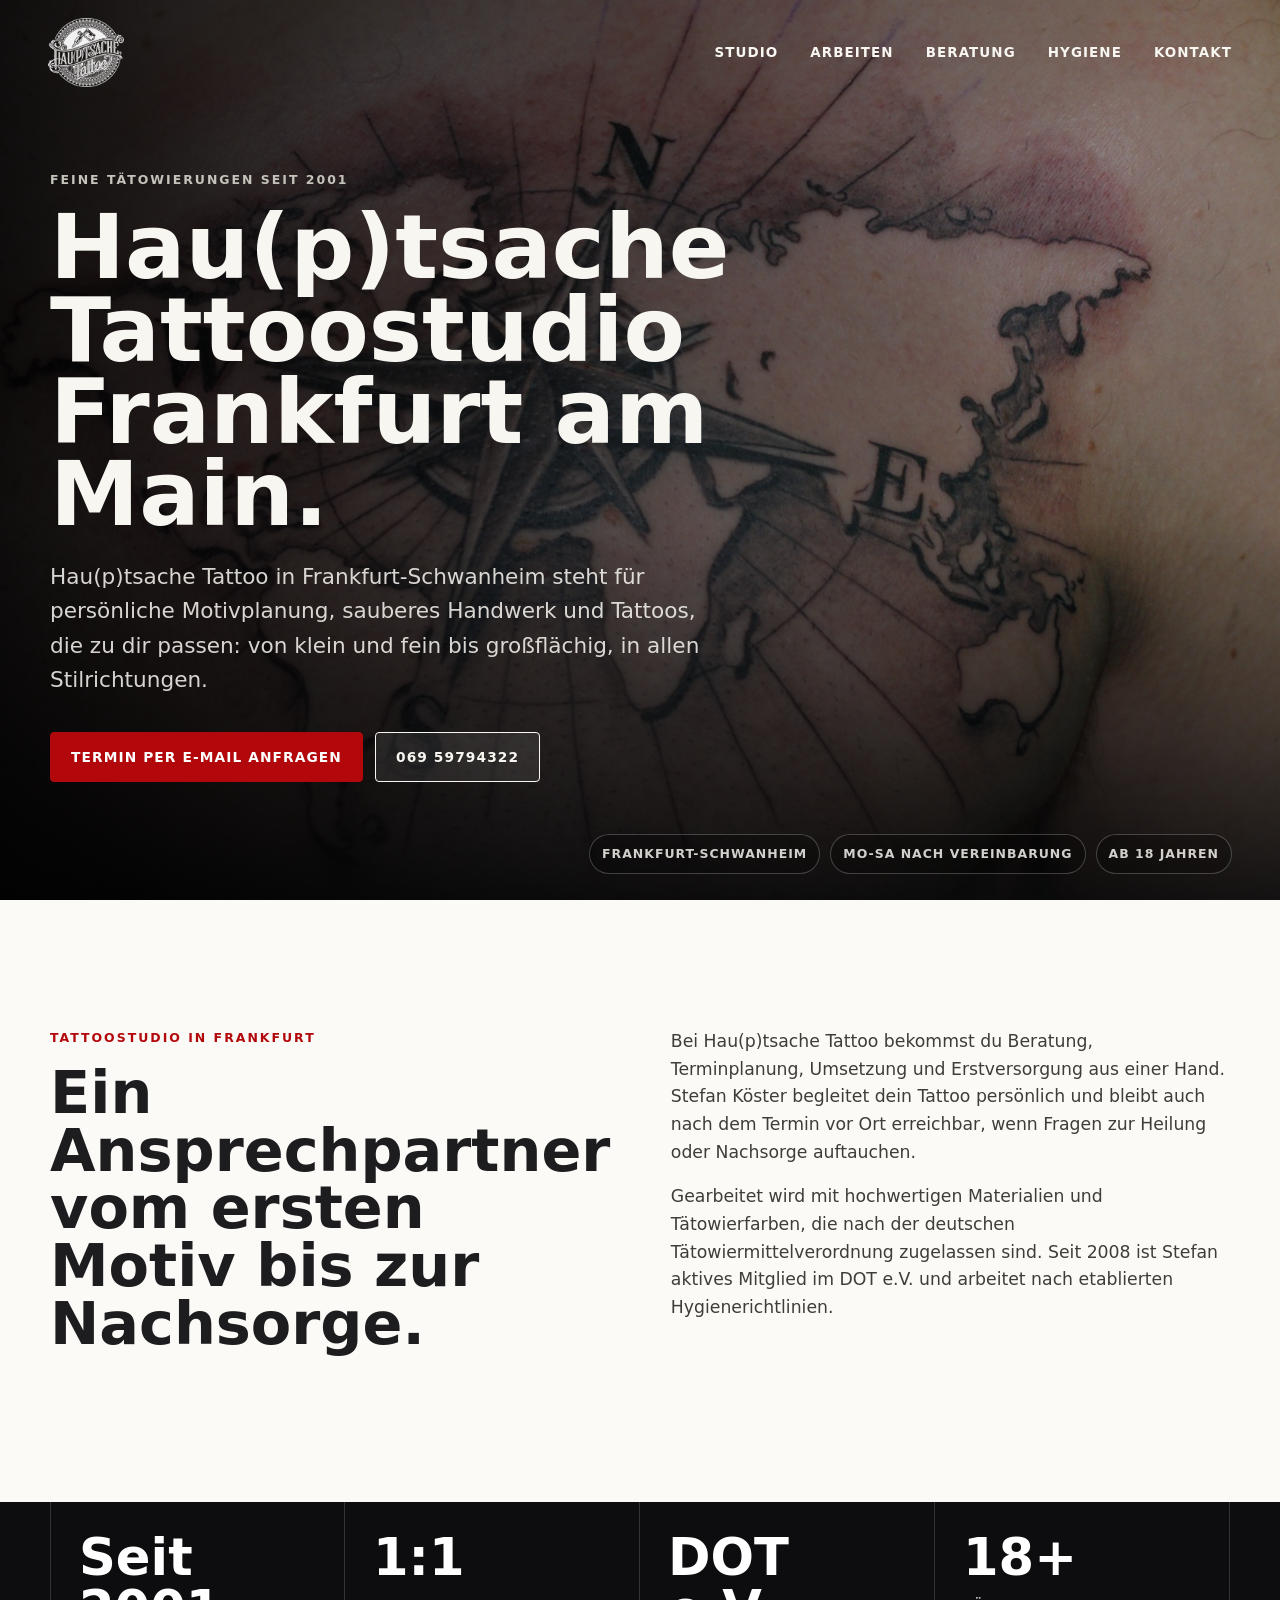
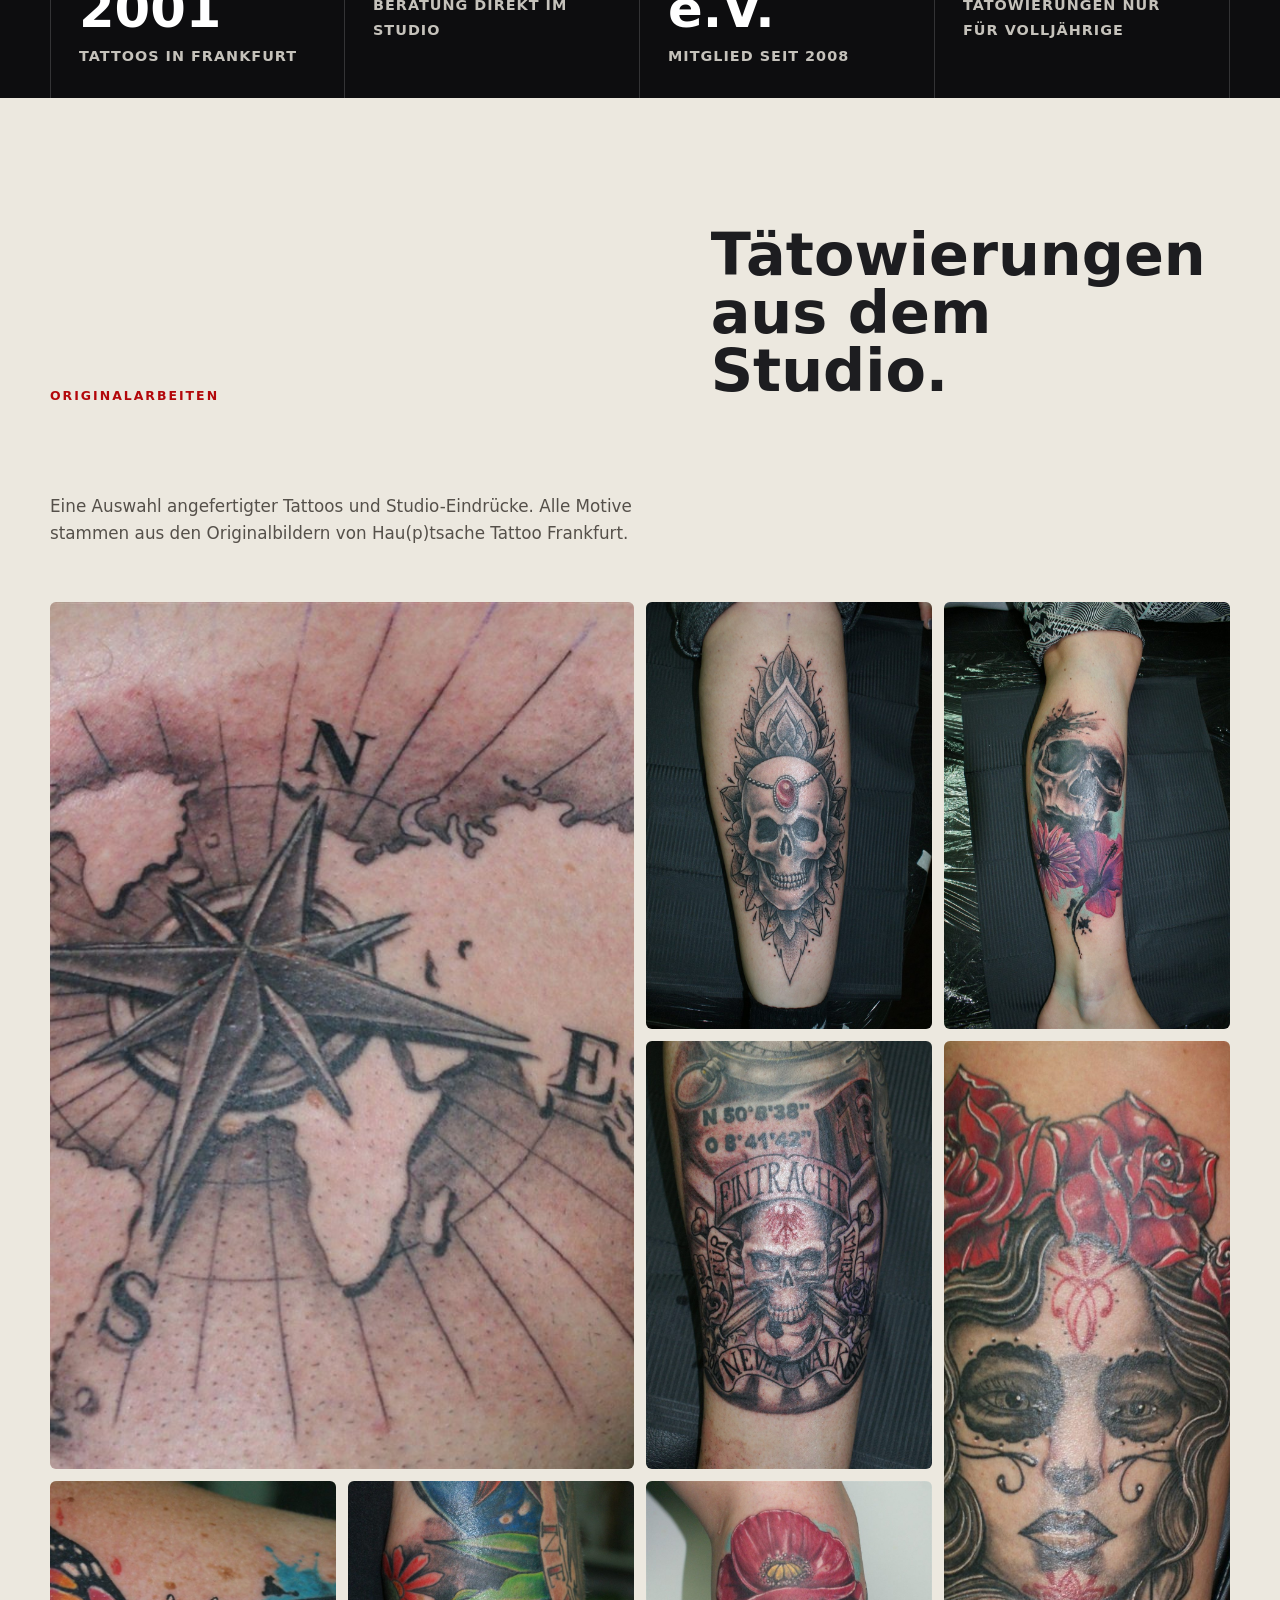
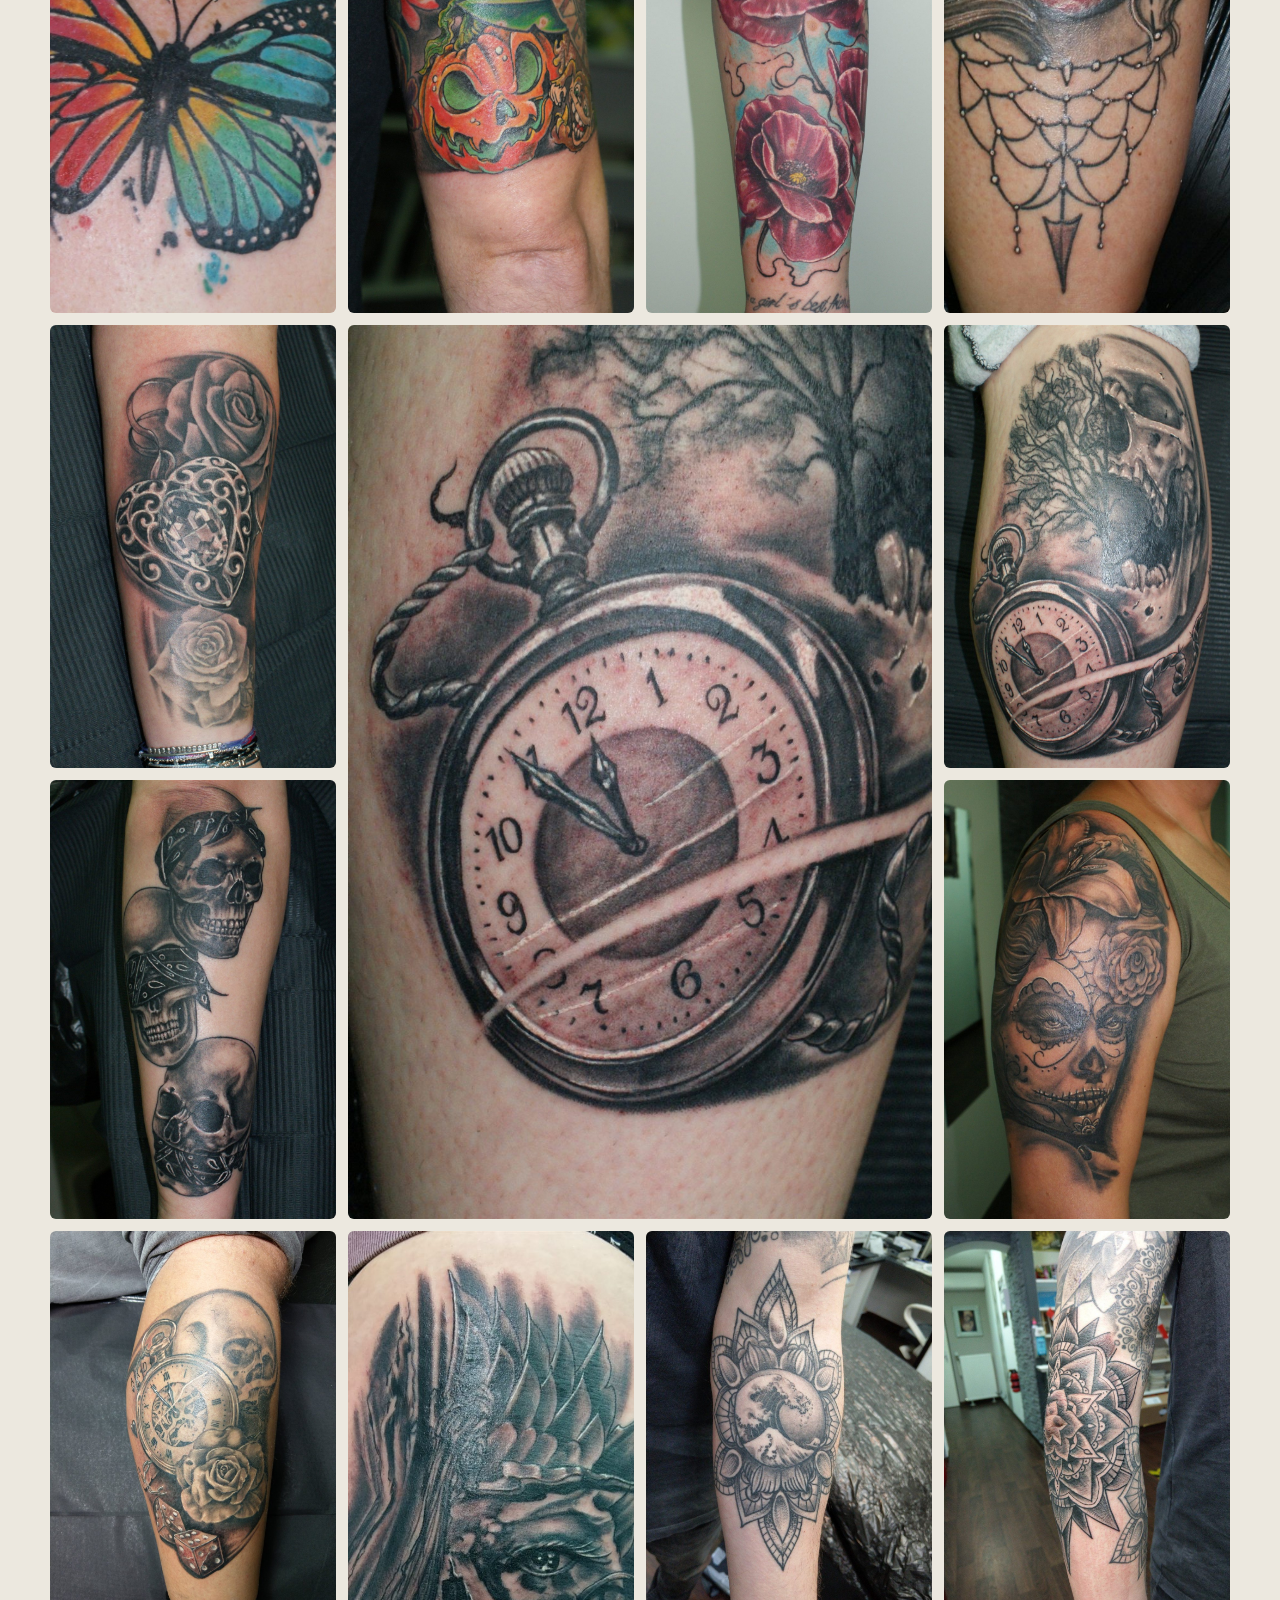
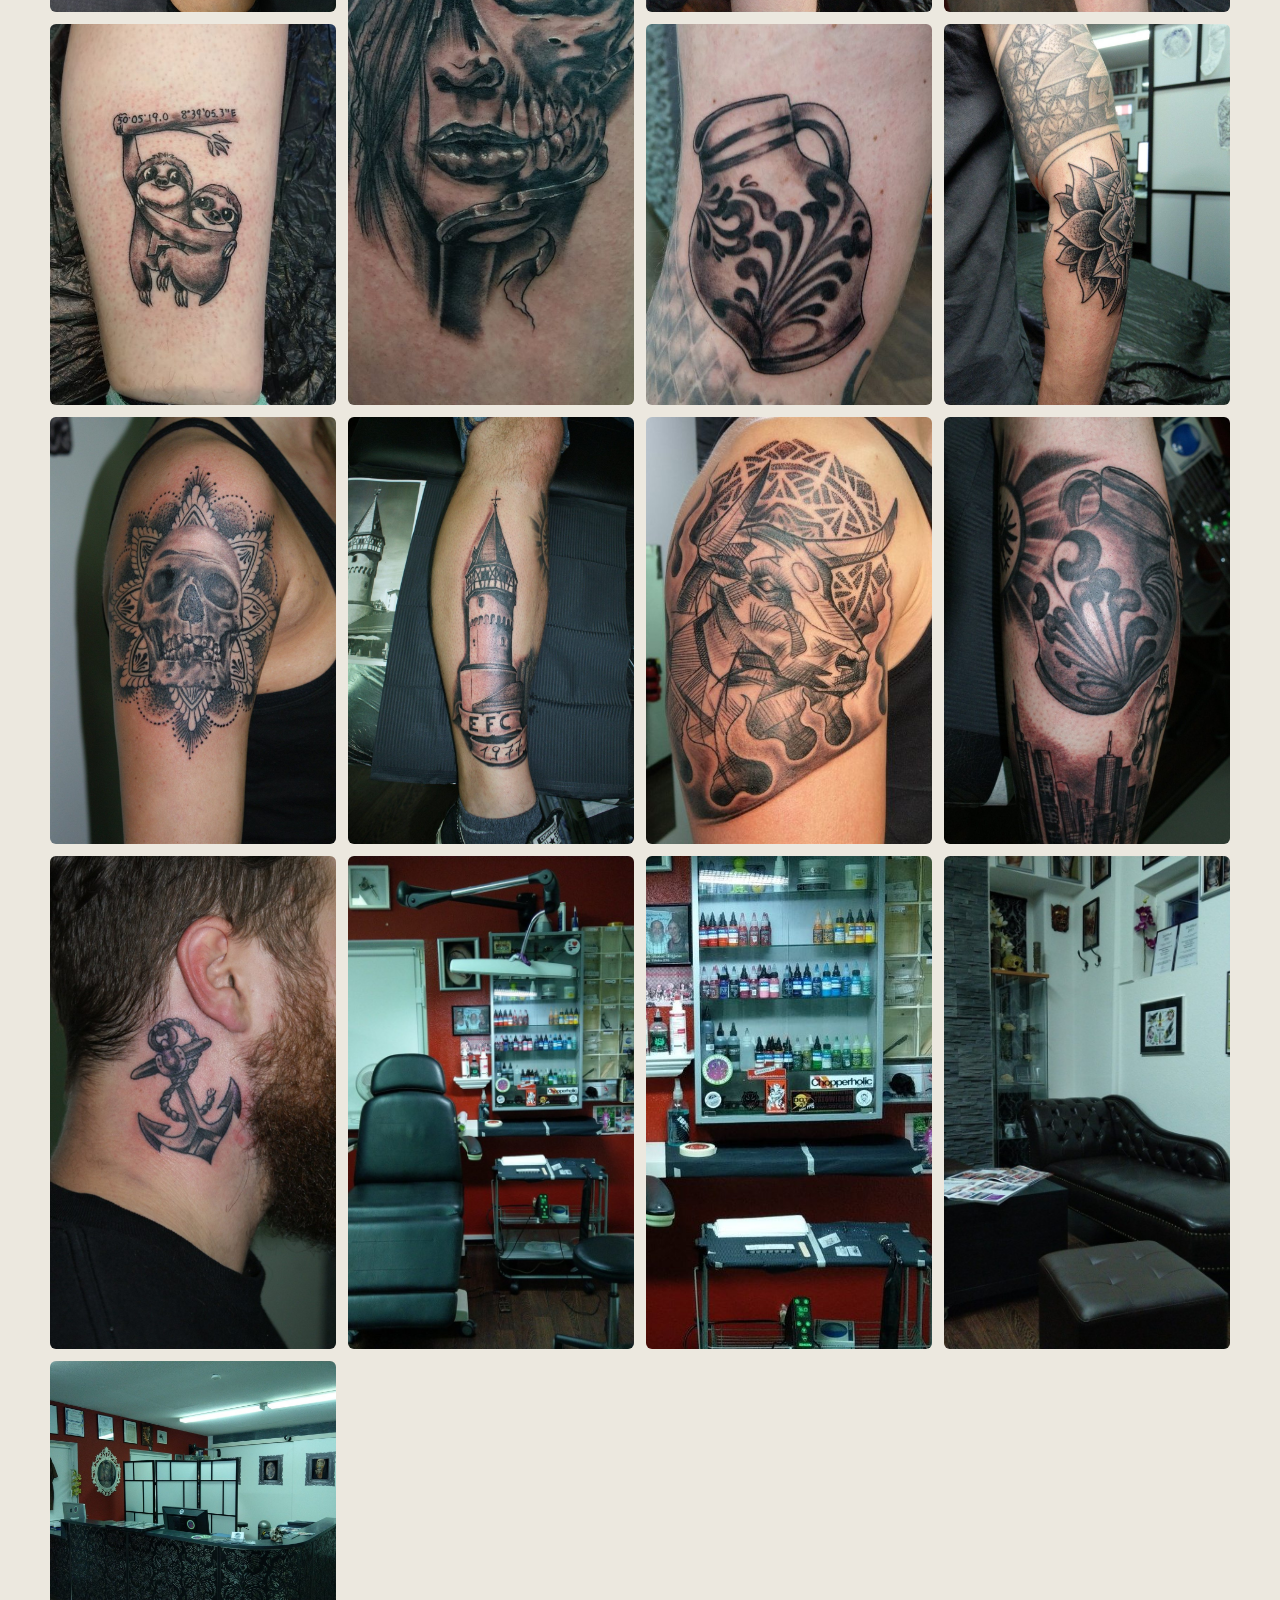
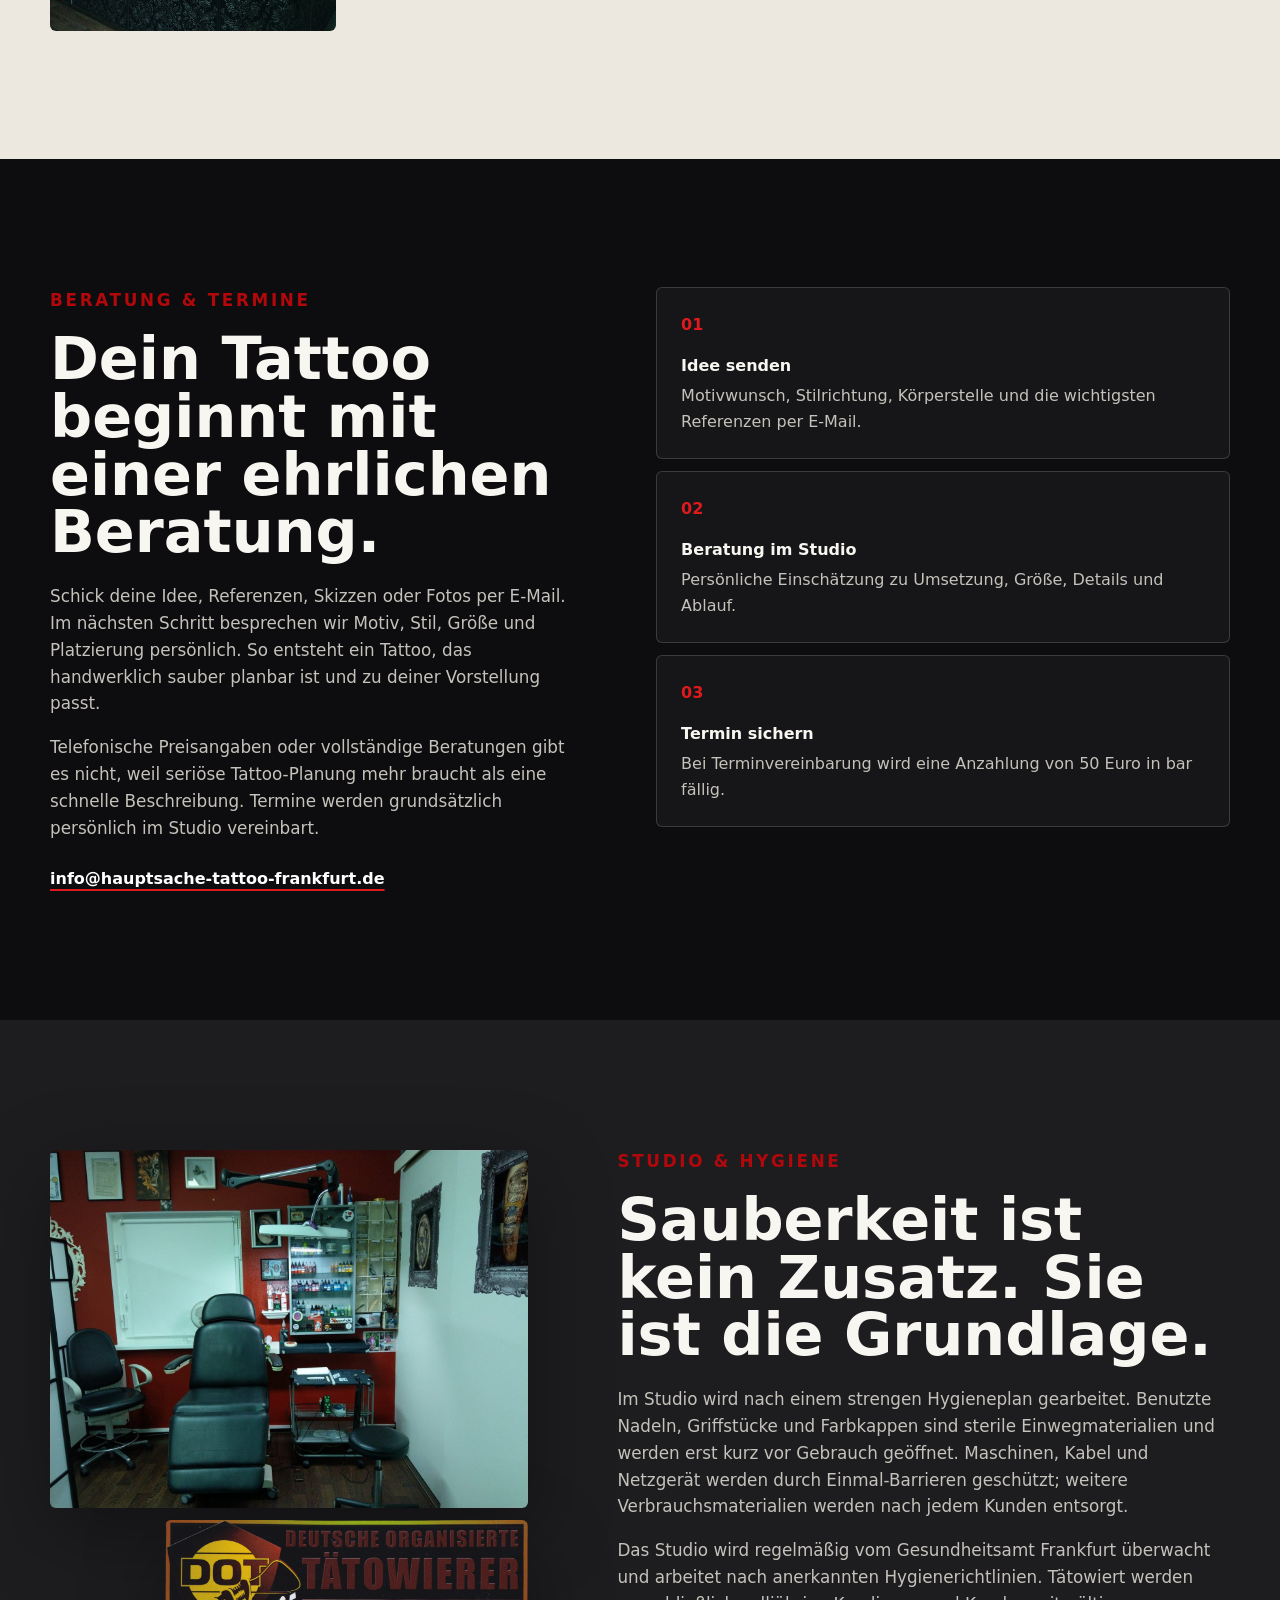
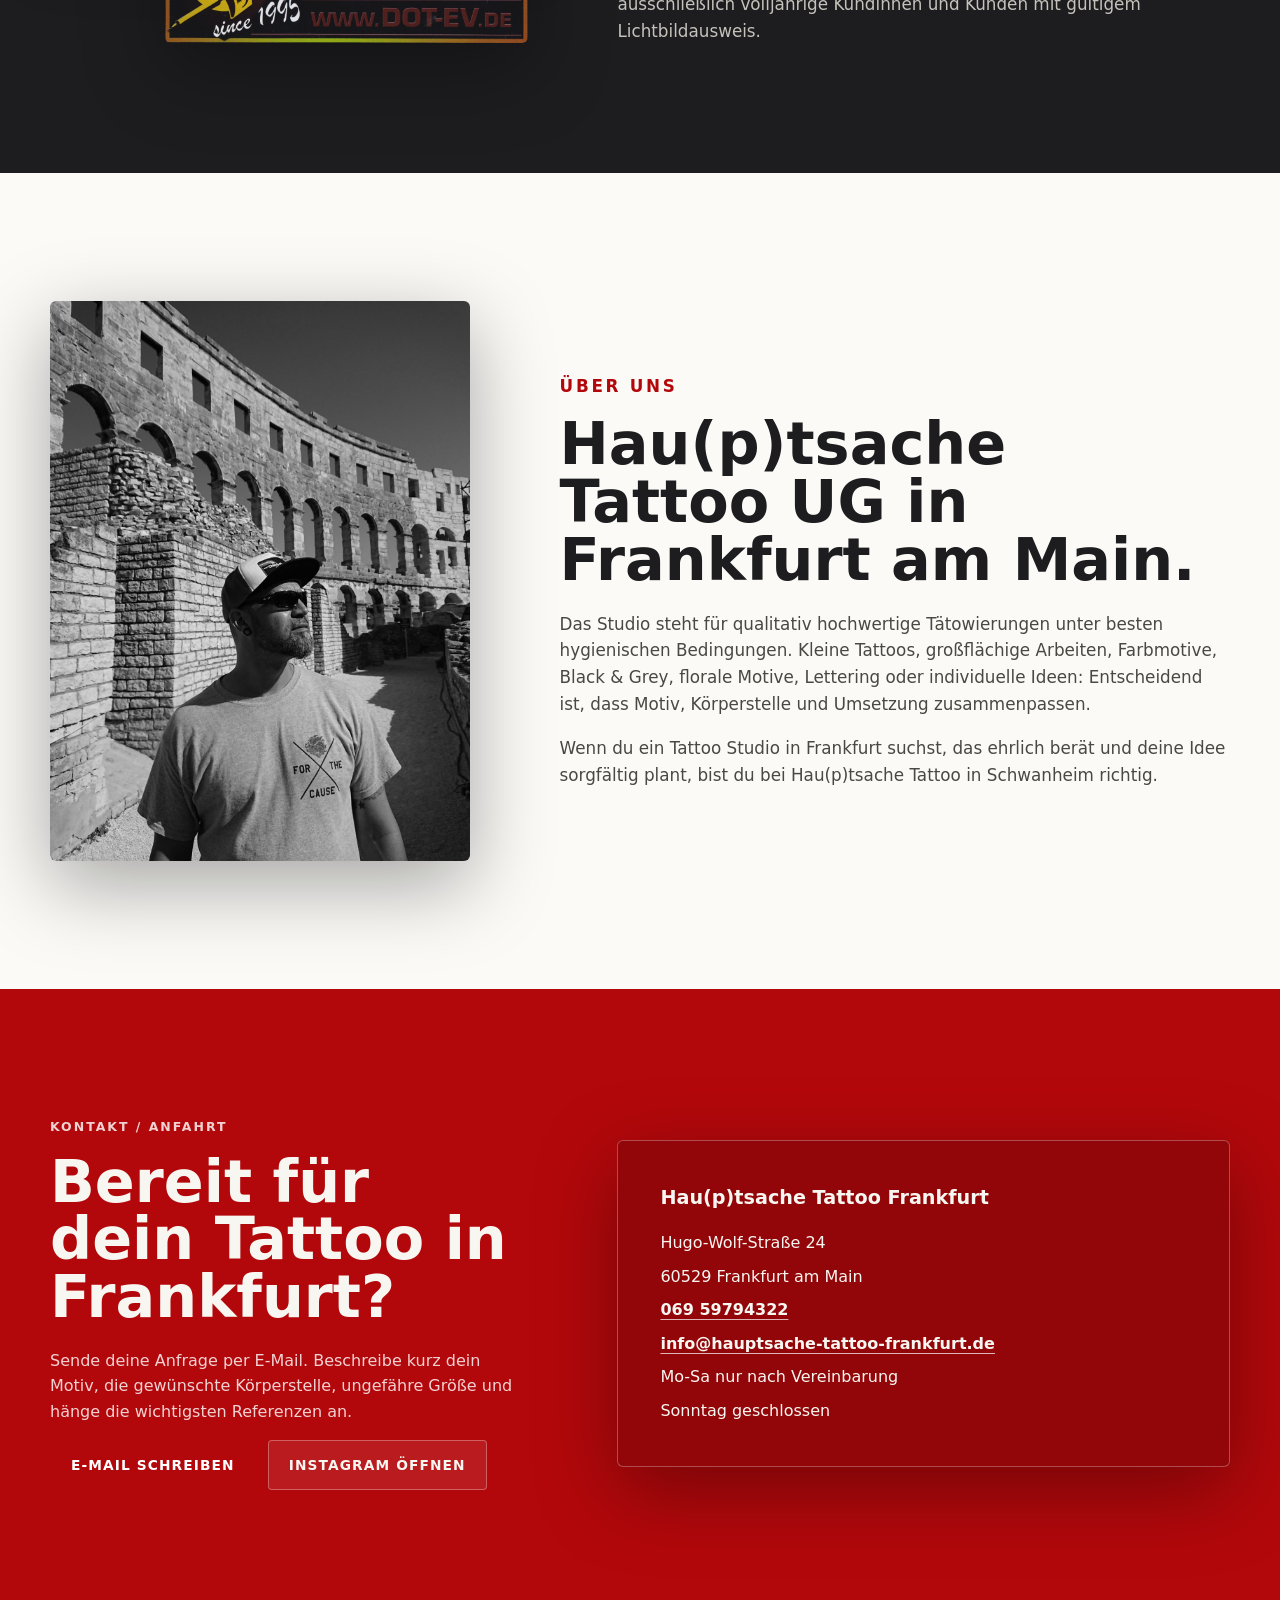
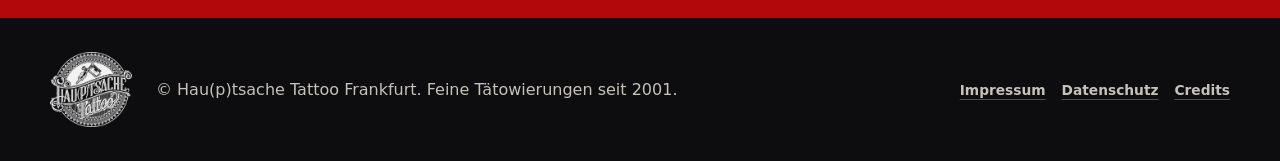
==== index.html @ 56d0aa01 "Initial GitHub Pages site" ====
<!doctype html>
<html lang="de">
<head>
  <meta charset="utf-8">
  <meta name="viewport" content="width=device-width, initial-scale=1">
  <title>Tattoo Studio Frankfurt | Hau(p)tsache Tattoo Schwanheim</title>
  <meta name="description" content="Hau(p)tsache Tattoo ist dein Tattoo Studio in Frankfurt-Schwanheim. Individuelle Tattoos, persönliche Beratung, hohe Hygiene und Termine nach Vereinbarung.">
  <meta name="keywords" content="Tattoo Studio Frankfurt, Tattoostudio Frankfurt, Tattoo Frankfurt, Tätowierungen Frankfurt, Tattoo Schwanheim">
  <link rel="canonical" href="https://www.hauptsache-tattoo-frankfurt.de/">
  <meta property="og:type" content="website">
  <meta property="og:locale" content="de_DE">
  <meta property="og:title" content="Tattoo Studio Frankfurt | Hau(p)tsache Tattoo">
  <meta property="og:description" content="Individuelle Tätowierungen seit 2001 in Frankfurt-Schwanheim. Beratung, Motivplanung und Tattoo aus einer Hand.">
  <meta property="og:image" content="https://www.hauptsache-tattoo-frankfurt.de/assets/site/hero-tattoo-frankfurt.jpg">
  <meta property="og:url" content="https://www.hauptsache-tattoo-frankfurt.de/">
  <meta name="theme-color" content="#0d0d0f">
  <link rel="icon" href="assets/brand/logo-black.png" type="image/png">
  <link rel="preload" as="image" href="assets/site/hero-tattoo-frankfurt.jpg">
  <link rel="stylesheet" href="styles.css">
  <script type="application/ld+json">
  {
    "@context": "https://schema.org",
    "@type": ["LocalBusiness", "TattooParlor"],
    "name": "Hau(p)tsache Tattoo Frankfurt",
    "image": "https://www.hauptsache-tattoo-frankfurt.de/assets/brand/logo-black.png",
    "url": "https://www.hauptsache-tattoo-frankfurt.de/",
    "telephone": "+49 69 59794322",
    "email": "info@hauptsache-tattoo-frankfurt.de",
    "foundingDate": "2001",
    "address": {
      "@type": "PostalAddress",
      "streetAddress": "Hugo-Wolf-Straße 24",
      "postalCode": "60529",
      "addressLocality": "Frankfurt am Main",
      "addressCountry": "DE"
    },
    "areaServed": "Frankfurt am Main",
    "priceRange": "$$",
    "sameAs": ["https://instagram.com/hauptsache_tattoo"],
    "description": "Tattoostudio in Frankfurt-Schwanheim für individuelle Tätowierungen, persönliche Beratung und Arbeiten unter hohen Hygienestandards. Termine nach Vereinbarung."
  }
  </script>
  <script type="application/ld+json">
  {
    "@context": "https://schema.org",
    "@type": "FAQPage",
    "mainEntity": [
      {
        "@type": "Question",
        "name": "Wie vereinbare ich einen Tattoo-Termin in Frankfurt bei Hau(p)tsache Tattoo?",
        "acceptedAnswer": {
          "@type": "Answer",
          "text": "Sende deine Tattoo-Idee am besten per E-Mail an info@hauptsache-tattoo-frankfurt.de. Danach meldet sich das Studio schnellstmöglich, um Motiv, Beratung und Termin persönlich zu besprechen."
        }
      },
      {
        "@type": "Question",
        "name": "Berät das Tattoo Studio auch telefonisch?",
        "acceptedAnswer": {
          "@type": "Answer",
          "text": "Ausführliche Tattoo-Beratung und Preisangaben erfolgen nicht telefonisch, weil Motiv, Größe, Platzierung und Details persönlich im Studio geklärt werden müssen."
        }
      },
      {
        "@type": "Question",
        "name": "Ab welchem Alter kann ich mich tätowieren lassen?",
        "acceptedAnswer": {
          "@type": "Answer",
          "text": "Hau(p)tsache Tattoo tätowiert ausschließlich Personen ab 18 Jahren. Zum Tattoo-Termin ist ein gültiger Lichtbildausweis mitzubringen."
        }
      },
      {
        "@type": "Question",
        "name": "Wo befindet sich das Tattoostudio in Frankfurt?",
        "acceptedAnswer": {
          "@type": "Answer",
          "text": "Das Studio befindet sich in der Hugo-Wolf-Straße 24, 60529 Frankfurt am Main, im Stadtteil Frankfurt-Schwanheim. Termine sind Montag bis Samstag nur nach Vereinbarung möglich."
        }
      }
    ]
  }
  </script>
</head>
<body>
  <a class="skip-link" href="#main">Direkt zum Inhalt</a>

  <header class="site-header" data-header>
    <a class="brand" href="#start" aria-label="Hau(p)tsache Tattoo Startseite">
      <img src="assets/brand/logo-white.png" width="400" height="365" alt="Hau(p)tsache Tattoo Frankfurt Logo">
    </a>
    <button class="nav-toggle" type="button" aria-expanded="false" aria-controls="site-nav" data-nav-toggle>
      <span class="nav-toggle-lines" aria-hidden="true">
        <span></span>
        <span></span>
        <span></span>
      </span>
      <span>Menü</span>
    </button>
    <nav class="site-nav" id="site-nav" aria-label="Hauptnavigation" data-nav>
      <a href="#tattoo-studio">Studio</a>
      <a href="#arbeiten">Arbeiten</a>
      <a href="#beratung">Beratung</a>
      <a href="#hygiene">Hygiene</a>
      <a href="#kontakt">Kontakt</a>
    </nav>
  </header>

  <main id="main">
    <section class="hero" id="start" aria-label="Tattoo Studio Frankfurt">
      <img class="hero-media" src="assets/site/hero-tattoo-frankfurt.jpg" width="1920" height="1286" alt="Detail einer individuellen Tätowierung von Hau(p)tsache Tattoo Frankfurt">
      <div class="hero-overlay"></div>
      <div class="hero-content section-inner">
        <p class="eyebrow">Feine Tätowierungen seit 2001</p>
        <h1>Hau(p)tsache Tattoostudio<br>Frankfurt am Main.</h1>
        <p class="hero-copy">Hau(p)tsache Tattoo in Frankfurt-Schwanheim steht für persönliche Motivplanung, sauberes Handwerk und Tattoos, die zu dir passen: von klein und fein bis großflächig, in allen Stilrichtungen.</p>
        <div class="hero-actions" aria-label="Kontaktmöglichkeiten">
          <a class="button primary" href="mailto:info@hauptsache-tattoo-frankfurt.de?subject=Tattoo%20Beratung%20Frankfurt">Termin per E-Mail anfragen</a>
          <a class="button secondary" href="tel:+496959794322">069 59794322</a>
        </div>
      </div>
      <div class="hero-facts" aria-label="Kurzinfos">
        <span>Frankfurt-Schwanheim</span>
        <span>Mo-Sa nach Vereinbarung</span>
        <span>Ab 18 Jahren</span>
      </div>
    </section>

    <section class="intro section-block" id="tattoo-studio">
      <div class="section-inner split">
        <div>
          <p class="eyebrow red">Tattoostudio in Frankfurt</p>
          <h2>Ein Ansprechpartner vom ersten Motiv bis zur Nachsorge.</h2>
        </div>
        <div class="intro-copy">
          <p>Bei Hau(p)tsache Tattoo bekommst du Beratung, Terminplanung, Umsetzung und Erstversorgung aus einer Hand. Stefan Köster begleitet dein Tattoo persönlich und bleibt auch nach dem Termin vor Ort erreichbar, wenn Fragen zur Heilung oder Nachsorge auftauchen.</p>
          <p>Gearbeitet wird mit hochwertigen Materialien und Tätowierfarben, die nach der deutschen Tätowiermittelverordnung zugelassen sind. Seit 2008 ist Stefan aktives Mitglied im DOT e.V. und arbeitet nach etablierten Hygienerichtlinien.</p>
        </div>
      </div>
    </section>

    <section class="proof-strip" aria-label="Studio Kennzahlen">
      <div class="section-inner proof-grid">
        <div>
          <strong>Seit 2001</strong>
          <span>Tattoos in Frankfurt</span>
        </div>
        <div>
          <strong>1:1</strong>
          <span>Beratung direkt im Studio</span>
        </div>
        <div>
          <strong>DOT e.V.</strong>
          <span>Mitglied seit 2008</span>
        </div>
        <div>
          <strong>18+</strong>
          <span>Tätowierungen nur für Volljährige</span>
        </div>
      </div>
    </section>

    <section class="work section-block" id="arbeiten">
      <div class="section-inner section-heading">
        <p class="eyebrow red">Originalarbeiten</p>
        <h2>Tätowierungen aus dem Studio.</h2>
        <p>Eine Auswahl angefertigter Tattoos und Studio-Eindrücke. Alle Motive stammen aus den Originalbildern von Hau(p)tsache Tattoo Frankfurt.</p>
      </div>
      <div class="gallery section-inner" data-gallery>
        <figure class="gallery-item large"><img src="assets/gallery/tattoo-world-map-compass.jpg" width="1400" height="938" loading="lazy" alt="Weltkarten Tattoo mit Kompass aus Frankfurt"><figcaption>Kompass & Karte</figcaption></figure>
        <figure class="gallery-item"><img src="assets/gallery/tattoo-skull-red-gem.jpg" width="937" height="1400" loading="lazy" alt="Realistisches Skull Tattoo mit rotem Stein"><figcaption>Skull Detail</figcaption></figure>
        <figure class="gallery-item"><img src="assets/gallery/tattoo-skull-rose.jpg" width="937" height="1400" loading="lazy" alt="Skull Tattoo mit Rose und Farbe"><figcaption>Skull & Rose</figcaption></figure>
        <figure class="gallery-item"><img src="assets/gallery/tattoo-eintracht-skull.jpg" width="937" height="1400" loading="lazy" alt="Eintracht inspiriertes Skull Tattoo"><figcaption>Frankfurt Motiv</figcaption></figure>
        <figure class="gallery-item tall"><img src="assets/gallery/tattoo-sugar-skull-face.jpg" width="990" height="1400" loading="lazy" alt="Sugar Skull Tattoo mit Gesicht"><figcaption>Portrait Stil</figcaption></figure>
        <figure class="gallery-item"><img src="assets/gallery/tattoo-watercolor-butterfly.jpg" width="1400" height="907" loading="lazy" alt="Farbiges Watercolor Schmetterling Tattoo"><figcaption>Watercolor</figcaption></figure>
        <figure class="gallery-item"><img src="assets/gallery/tattoo-pumpkin-color.jpg" width="937" height="1400" loading="lazy" alt="Farbiges Pumpkin Tattoo"><figcaption>Color Work</figcaption></figure>
        <figure class="gallery-item"><img src="assets/gallery/tattoo-flower-color.jpg" width="926" height="1400" loading="lazy" alt="Farbiges Blüten Tattoo"><figcaption>Florales Tattoo</figcaption></figure>
        <figure class="gallery-item"><img src="assets/gallery/tattoo-heart-lock.jpg" width="903" height="1400" loading="lazy" alt="Herz Schloss Tattoo mit Ornamenten"><figcaption>Ornamentik</figcaption></figure>
        <figure class="gallery-item large"><img src="assets/gallery/tattoo-clock-detail.jpg" width="1057" height="1400" loading="lazy" alt="Uhr Tattoo Detail in Black and Grey"><figcaption>Clock Detail</figcaption></figure>
        <figure class="gallery-item"><img src="assets/gallery/tattoo-clock-rose.jpg" width="915" height="1400" loading="lazy" alt="Uhr und Rose Tattoo in Schwarz Grau"><figcaption>Clock & Rose</figcaption></figure>
        <figure class="gallery-item"><img src="assets/gallery/tattoo-skull-leg.jpg" width="945" height="1400" loading="lazy" alt="Skull Tattoo am Bein"><figcaption>Black & Grey</figcaption></figure>
        <figure class="gallery-item"><img src="assets/gallery/tattoo-shoulder-skull.jpg" width="914" height="1400" loading="lazy" alt="Skull Tattoo auf der Schulter"><figcaption>Shoulder Piece</figcaption></figure>
        <figure class="gallery-item"><img src="assets/gallery/tattoo-compass-rose.jpg" width="1050" height="1400" loading="lazy" alt="Kompass Rose Tattoo"><figcaption>Kompass Rose</figcaption></figure>
        <figure class="gallery-item tall"><img src="assets/gallery/tattoo-realistic-face.jpg" width="1203" height="1400" loading="lazy" alt="Realistisches Face Tattoo Motiv"><figcaption>Realistic</figcaption></figure>
        <figure class="gallery-item"><img src="assets/gallery/tattoo-moon-mandala.jpg" width="1050" height="1400" loading="lazy" alt="Mond Mandala Tattoo"><figcaption>Mandala Moon</figcaption></figure>
        <figure class="gallery-item"><img src="assets/gallery/tattoo-mandala-sleeve.jpg" width="1050" height="1400" loading="lazy" alt="Mandala Tattoo Sleeve"><figcaption>Mandala Sleeve</figcaption></figure>
        <figure class="gallery-item"><img src="assets/gallery/tattoo-small-owl.jpg" width="640" height="640" loading="lazy" alt="Kleines Eulen Tattoo"><figcaption>Small Tattoo</figcaption></figure>
        <figure class="gallery-item"><img src="assets/gallery/tattoo-ornamental-vase.jpg" width="714" height="714" loading="lazy" alt="Ornamentales Tattoo Motiv"><figcaption>Ornamental</figcaption></figure>
        <figure class="gallery-item"><img src="assets/gallery/tattoo-geometric-calf.jpg" width="1050" height="1400" loading="lazy" alt="Geometrisches Tattoo an der Wade"><figcaption>Geometric</figcaption></figure>
        <figure class="gallery-item"><img src="assets/gallery/tattoo-skull-compass.jpg" width="937" height="1400" loading="lazy" alt="Skull Kompass Tattoo"><figcaption>Skull Compass</figcaption></figure>
        <figure class="gallery-item"><img src="assets/gallery/tattoo-lighthouse-frankfurt.jpg" width="937" height="1400" loading="lazy" alt="Leuchtturm Tattoo Motiv"><figcaption>Line & Shade</figcaption></figure>
        <figure class="gallery-item"><img src="assets/gallery/tattoo-realistic-portrait.jpg" width="640" height="640" loading="lazy" alt="Realistisches Portrait Tattoo"><figcaption>Portrait</figcaption></figure>
        <figure class="gallery-item"><img src="assets/gallery/tattoo-blackwork-flow.jpg" width="983" height="1400" loading="lazy" alt="Blackwork Tattoo mit fließenden Formen"><figcaption>Blackwork</figcaption></figure>
        <figure class="gallery-item"><img src="assets/gallery/tattoo-anchor-neck.jpg" width="937" height="1400" loading="lazy" alt="Anker Tattoo am Hals"><figcaption>Anker</figcaption></figure>
        <figure class="gallery-item studio-shot"><img src="assets/gallery/studio-tattoo-room.jpg" width="1400" height="1050" loading="lazy" alt="Tattoo Arbeitsplatz im Studio in Frankfurt"><figcaption>Arbeitsplatz</figcaption></figure>
        <figure class="gallery-item studio-shot"><img src="assets/gallery/studio-color-station.jpg" width="401" height="691" loading="lazy" alt="Tattoo Farben und Arbeitsmaterialien im Studio"><figcaption>Material</figcaption></figure>
        <figure class="gallery-item studio-shot"><img src="assets/gallery/studio-waiting-area.jpg" width="1400" height="1050" loading="lazy" alt="Wartebereich im Tattoo Studio Frankfurt"><figcaption>Wartebereich</figcaption></figure>
        <figure class="gallery-item studio-shot"><img src="assets/gallery/studio-front-desk.jpg" width="1400" height="1050" loading="lazy" alt="Empfang im Tattoostudio Hau(p)tsache Frankfurt"><figcaption>Studio</figcaption></figure>
      </div>
    </section>

    <section class="service section-block" id="beratung">
      <div class="section-inner service-grid">
        <div class="service-copy">
          <p class="eyebrow red">Beratung & Termine</p>
          <h2>Dein Tattoo beginnt mit einer ehrlichen Beratung.</h2>
          <p>Schick deine Idee, Referenzen, Skizzen oder Fotos per E-Mail. Im nächsten Schritt besprechen wir Motiv, Stil, Größe und Platzierung persönlich. So entsteht ein Tattoo, das handwerklich sauber planbar ist und zu deiner Vorstellung passt.</p>
          <p>Telefonische Preisangaben oder vollständige Beratungen gibt es nicht, weil seriöse Tattoo-Planung mehr braucht als eine schnelle Beschreibung. Termine werden grundsätzlich persönlich im Studio vereinbart.</p>
          <a class="text-link" href="mailto:info@hauptsache-tattoo-frankfurt.de?subject=Tattoo%20Beratung%20Frankfurt">info@hauptsache-tattoo-frankfurt.de</a>
        </div>
        <div class="steps" aria-label="Ablauf">
          <article>
            <span>01</span>
            <h3>Idee senden</h3>
            <p>Motivwunsch, Stilrichtung, Körperstelle und die wichtigsten Referenzen per E-Mail.</p>
          </article>
          <article>
            <span>02</span>
            <h3>Beratung im Studio</h3>
            <p>Persönliche Einschätzung zu Umsetzung, Größe, Details und Ablauf.</p>
          </article>
          <article>
            <span>03</span>
            <h3>Termin sichern</h3>
            <p>Bei Terminvereinbarung wird eine Anzahlung von 50 Euro in bar fällig.</p>
          </article>
        </div>
      </div>
    </section>

    <section class="hygiene section-block" id="hygiene">
      <div class="section-inner hygiene-layout">
        <div class="image-stack">
          <img src="assets/site/studio-chair.jpg" width="1400" height="1050" loading="lazy" alt="Hygienischer Tattoo Arbeitsplatz in Frankfurt">
          <img src="assets/brand/dot-banner.jpg" width="1154" height="391" loading="lazy" alt="DOT Deutsche Organisierte Tätowierer Banner">
        </div>
        <div>
          <p class="eyebrow red">Studio & Hygiene</p>
          <h2>Sauberkeit ist kein Zusatz. Sie ist die Grundlage.</h2>
          <p>Im Studio wird nach einem strengen Hygieneplan gearbeitet. Benutzte Nadeln, Griffstücke und Farbkappen sind sterile Einwegmaterialien und werden erst kurz vor Gebrauch geöffnet. Maschinen, Kabel und Netzgerät werden durch Einmal-Barrieren geschützt; weitere Verbrauchsmaterialien werden nach jedem Kunden entsorgt.</p>
          <p>Das Studio wird regelmäßig vom Gesundheitsamt Frankfurt überwacht und arbeitet nach anerkannten Hygienerichtlinien. Tätowiert werden ausschließlich volljährige Kundinnen und Kunden mit gültigem Lichtbildausweis.</p>
        </div>
      </div>
    </section>

    <section class="artist section-block">
      <div class="section-inner artist-layout">
        <img src="assets/site/artist-stefan-koester.jpg" width="1200" height="1600" loading="lazy" alt="Stefan Köster von Hau(p)tsache Tattoo Frankfurt">
        <div>
          <p class="eyebrow red">Über uns</p>
          <h2>Hau(p)tsache Tattoo UG in Frankfurt am Main.</h2>
          <p>Das Studio steht für qualitativ hochwertige Tätowierungen unter besten hygienischen Bedingungen. Kleine Tattoos, großflächige Arbeiten, Farbmotive, Black & Grey, florale Motive, Lettering oder individuelle Ideen: Entscheidend ist, dass Motiv, Körperstelle und Umsetzung zusammenpassen.</p>
          <p>Wenn du ein Tattoo Studio in Frankfurt suchst, das ehrlich berät und deine Idee sorgfältig plant, bist du bei Hau(p)tsache Tattoo in Schwanheim richtig.</p>
        </div>
      </div>
    </section>

    <section class="contact section-block" id="kontakt">
      <div class="section-inner contact-layout">
        <div>
          <p class="eyebrow">Kontakt / Anfahrt</p>
          <h2>Bereit für dein Tattoo in Frankfurt?</h2>
          <p>Sende deine Anfrage per E-Mail. Beschreibe kurz dein Motiv, die gewünschte Körperstelle, ungefähre Größe und hänge die wichtigsten Referenzen an.</p>
          <div class="contact-actions">
            <a class="button primary" href="mailto:info@hauptsache-tattoo-frankfurt.de?subject=Tattoo%20Beratung%20Frankfurt">E-Mail schreiben</a>
            <a class="button secondary light" href="https://instagram.com/hauptsache_tattoo" target="_blank" rel="noopener">Instagram öffnen</a>
          </div>
        </div>
        <address class="contact-card">
          <strong>Hau(p)tsache Tattoo Frankfurt</strong>
          <span>Hugo-Wolf-Straße 24</span>
          <span>60529 Frankfurt am Main</span>
          <a href="tel:+496959794322">069 59794322</a>
          <a href="mailto:info@hauptsache-tattoo-frankfurt.de">info@hauptsache-tattoo-frankfurt.de</a>
          <span>Mo-Sa nur nach Vereinbarung</span>
          <span>Sonntag geschlossen</span>
        </address>
      </div>
    </section>
  </main>

  <footer class="site-footer">
    <div class="section-inner footer-grid">
      <img src="assets/brand/logo-white.png" width="400" height="365" loading="lazy" alt="Hau(p)tsache Tattoo Logo weiß">
      <p>© Hau(p)tsache Tattoo Frankfurt. Feine Tätowierungen seit 2001.</p>
      <nav aria-label="Footer Navigation">
        <a href="https://www.hauptsache-tattoo-frankfurt.de/impressum">Impressum</a>
        <a href="https://www.hauptsache-tattoo-frankfurt.de/datenschutz1">Datenschutz</a>
        <a href="https://www.hauptsache-tattoo-frankfurt.de/credits">Credits</a>
      </nav>
    </div>
  </footer>

  <dialog class="lightbox" data-lightbox aria-label="Bildansicht">
    <button class="lightbox-close" type="button" data-lightbox-close>Schließen</button>
    <img alt="" data-lightbox-image>
    <p data-lightbox-caption></p>
  </dialog>

  <script src="script.js"></script>
</body>
</html>
---- styles.css ----
:root {
  --bg: #0d0d0f;
  --bg-soft: #151518;
  --ink: #f8f6f1;
  --muted: #c5c2bb;
  --paper: #fbfaf7;
  --paper-muted: #ece8df;
  --charcoal: #1d1d20;
  --red: #b3080b;
  --red-bright: #df1a1d;
  --line: rgba(255, 255, 255, 0.16);
  --shadow: 0 24px 80px rgba(0, 0, 0, 0.34);
  --max: 1180px;
}

* {
  box-sizing: border-box;
}

html {
  scroll-behavior: smooth;
}

body {
  margin: 0;
  color: var(--charcoal);
  background: var(--paper);
  font-family: Inter, ui-sans-serif, system-ui, -apple-system, BlinkMacSystemFont, "Segoe UI", sans-serif;
  line-height: 1.6;
  text-rendering: optimizeLegibility;
}

img {
  display: block;
  max-width: 100%;
  height: auto;
}

a {
  color: inherit;
}

.skip-link {
  position: fixed;
  top: 12px;
  left: 12px;
  z-index: 1000;
  transform: translateY(-140%);
  border-radius: 4px;
  background: var(--ink);
  color: var(--bg);
  padding: 10px 14px;
  font-weight: 800;
}

.skip-link:focus {
  transform: translateY(0);
}

.site-header {
  position: fixed;
  inset: 0 0 auto;
  z-index: 50;
  display: flex;
  align-items: center;
  justify-content: space-between;
  gap: 22px;
  padding: 18px clamp(18px, 4vw, 48px);
  color: var(--ink);
  transition: background 180ms ease, border-color 180ms ease, padding 180ms ease;
}

.site-header.is-scrolled,
.site-header.is-open {
  border-bottom: 1px solid var(--line);
  background: rgba(13, 13, 15, 0.92);
  backdrop-filter: blur(16px);
  padding-block: 12px;
}

.brand {
  display: inline-flex;
  align-items: center;
  width: 76px;
  flex: 0 0 auto;
}

.site-nav {
  display: flex;
  align-items: center;
  gap: clamp(16px, 2.5vw, 34px);
  font-size: 0.84rem;
  font-weight: 800;
  letter-spacing: 0.08em;
  text-transform: uppercase;
}

.site-nav a {
  position: relative;
  text-decoration: none;
}

.site-nav a::after {
  position: absolute;
  right: 0;
  bottom: -8px;
  left: 0;
  height: 2px;
  transform: scaleX(0);
  transform-origin: left;
  background: var(--red-bright);
  content: "";
  transition: transform 180ms ease;
}

.site-nav a:hover::after,
.site-nav a:focus-visible::after {
  transform: scaleX(1);
}

.nav-toggle {
  display: none;
}

.section-inner {
  width: min(var(--max), calc(100% - 36px));
  margin-inline: auto;
}

.section-block {
  padding: clamp(76px, 10vw, 132px) 0;
}

.hero {
  position: relative;
  min-height: 100svh;
  display: grid;
  align-items: end;
  isolation: isolate;
  overflow: hidden;
  color: var(--ink);
  background: var(--bg);
}

.hero-media,
.hero-overlay {
  position: absolute;
  inset: 0;
  width: 100%;
  height: 100%;
}

.hero-media {
  z-index: -2;
  object-fit: cover;
  object-position: center;
}

.hero-overlay {
  z-index: -1;
  background:
    linear-gradient(90deg, rgba(0, 0, 0, 0.92) 0%, rgba(0, 0, 0, 0.66) 40%, rgba(0, 0, 0, 0.26) 100%),
    linear-gradient(0deg, rgba(13, 13, 15, 0.9) 0%, rgba(13, 13, 15, 0) 42%);
}

.hero-content {
  padding: 150px 0 118px;
}

.eyebrow {
  margin: 0 0 16px;
  color: var(--muted);
  font-size: 0.78rem;
  font-weight: 900;
  letter-spacing: 0.16em;
  text-transform: uppercase;
}

.eyebrow.red {
  color: var(--red);
}

h1,
h2,
h3,
p {
  margin-top: 0;
}

h1 {
  max-width: 860px;
  margin-bottom: 24px;
  font-size: clamp(3.25rem, 7vw, 7.25rem);
  line-height: 0.92;
  letter-spacing: 0;
}

h2 {
  margin-bottom: 22px;
  font-size: clamp(2.2rem, 4.6vw, 4.8rem);
  line-height: 0.98;
  letter-spacing: 0;
}

h3 {
  margin-bottom: 8px;
  font-size: 1rem;
  line-height: 1.2;
}

.hero-copy {
  max-width: 680px;
  margin-bottom: 34px;
  color: rgba(248, 246, 241, 0.86);
  font-size: clamp(1.04rem, 2vw, 1.35rem);
}

.hero-actions,
.contact-actions {
  display: flex;
  flex-wrap: wrap;
  gap: 12px;
}

.button {
  display: inline-flex;
  min-height: 48px;
  align-items: center;
  justify-content: center;
  border: 1px solid currentColor;
  border-radius: 4px;
  padding: 13px 20px;
  font-size: 0.86rem;
  font-weight: 900;
  letter-spacing: 0.08em;
  text-decoration: none;
  text-transform: uppercase;
  transition: transform 160ms ease, background 160ms ease, color 160ms ease, border-color 160ms ease;
}

.button:hover,
.button:focus-visible {
  transform: translateY(-2px);
}

.button.primary {
  border-color: var(--red);
  background: var(--red);
  color: #fff;
}

.button.primary:hover,
.button.primary:focus-visible {
  background: var(--red-bright);
}

.button.secondary {
  color: var(--ink);
  background: rgba(255, 255, 255, 0.08);
}

.button.secondary.light {
  color: var(--ink);
  border-color: rgba(255, 255, 255, 0.3);
}

.hero-facts {
  position: absolute;
  right: clamp(18px, 4vw, 48px);
  bottom: 26px;
  left: clamp(18px, 4vw, 48px);
  display: flex;
  flex-wrap: wrap;
  justify-content: flex-end;
  gap: 10px;
  color: rgba(248, 246, 241, 0.84);
  font-size: 0.78rem;
  font-weight: 800;
  letter-spacing: 0.08em;
  text-transform: uppercase;
}

.hero-facts span {
  border: 1px solid rgba(255, 255, 255, 0.22);
  border-radius: 999px;
  background: rgba(0, 0, 0, 0.24);
  padding: 9px 12px;
}

.split {
  display: grid;
  grid-template-columns: minmax(0, 0.95fr) minmax(280px, 1fr);
  gap: clamp(36px, 7vw, 96px);
  align-items: start;
}

.intro-copy {
  color: #3f3d39;
  font-size: 1.08rem;
}

.intro-copy p:last-child,
.service-copy p:last-child,
.hygiene p:last-child,
.artist p:last-child,
.contact p:last-child {
  margin-bottom: 0;
}

.proof-strip {
  background: var(--bg);
  color: var(--ink);
}

.proof-grid {
  display: grid;
  grid-template-columns: repeat(4, minmax(0, 1fr));
}

.proof-grid div {
  min-height: 150px;
  border-right: 1px solid var(--line);
  padding: 30px 28px;
}

.proof-grid div:first-child {
  border-left: 1px solid var(--line);
}

.proof-grid strong {
  display: block;
  margin-bottom: 8px;
  color: #fff;
  font-size: clamp(1.8rem, 4vw, 3.2rem);
  line-height: 1;
}

.proof-grid span {
  color: var(--muted);
  font-size: 0.9rem;
  font-weight: 800;
  letter-spacing: 0.07em;
  text-transform: uppercase;
}

.work {
  background: var(--paper-muted);
}

.section-heading {
  display: grid;
  grid-template-columns: minmax(0, 0.85fr) minmax(280px, 0.75fr);
  gap: clamp(28px, 6vw, 72px);
  align-items: end;
  margin-bottom: 38px;
}

.section-heading p:last-child {
  color: #55504a;
  font-size: 1.05rem;
}

.gallery {
  display: grid;
  grid-template-columns: repeat(4, minmax(0, 1fr));
  grid-auto-flow: dense;
  gap: 12px;
}

.gallery-item {
  position: relative;
  min-height: 270px;
  margin: 0;
  overflow: hidden;
  border-radius: 6px;
  background: #111;
  cursor: zoom-in;
}

.gallery-item.large {
  grid-column: span 2;
  grid-row: span 2;
}

.gallery-item.tall {
  grid-row: span 2;
}

.gallery-item img {
  width: 100%;
  height: 100%;
  min-height: inherit;
  object-fit: cover;
  transition: transform 400ms ease, filter 400ms ease;
}

.gallery-item::after {
  position: absolute;
  inset: auto 0 0;
  height: 48%;
  background: linear-gradient(0deg, rgba(0, 0, 0, 0.7), transparent);
  content: "";
  opacity: 0;
  transition: opacity 180ms ease;
}

.gallery-item figcaption {
  position: absolute;
  right: 14px;
  bottom: 12px;
  left: 14px;
  z-index: 1;
  color: #fff;
  font-size: 0.8rem;
  font-weight: 900;
  letter-spacing: 0.08em;
  text-transform: uppercase;
  opacity: 0;
  transform: translateY(6px);
  transition: opacity 180ms ease, transform 180ms ease;
}

.gallery-item:hover img,
.gallery-item:focus-within img {
  filter: saturate(1.05) contrast(1.08);
  transform: scale(1.04);
}

.gallery-item:hover::after,
.gallery-item:hover figcaption,
.gallery-item:focus-within::after,
.gallery-item:focus-within figcaption {
  opacity: 1;
  transform: translateY(0);
}

.service {
  background: var(--bg);
  color: var(--ink);
}

.service-grid {
  display: grid;
  grid-template-columns: minmax(0, 0.9fr) minmax(320px, 1fr);
  gap: clamp(34px, 7vw, 92px);
  align-items: start;
}

.service-copy p,
.hygiene-layout p,
.artist-layout p {
  color: var(--muted);
  font-size: 1.05rem;
}

.text-link {
  display: inline-flex;
  margin-top: 8px;
  color: #fff;
  font-weight: 900;
  text-decoration-color: var(--red-bright);
  text-decoration-thickness: 2px;
  text-underline-offset: 5px;
}

.steps {
  display: grid;
  gap: 12px;
}

.steps article {
  border: 1px solid var(--line);
  border-radius: 6px;
  padding: 24px;
  background: rgba(255, 255, 255, 0.04);
}

.steps span {
  display: inline-flex;
  margin-bottom: 18px;
  color: var(--red-bright);
  font-weight: 900;
}

.steps p {
  margin-bottom: 0;
  color: var(--muted);
}

.hygiene {
  background: var(--charcoal);
  color: var(--ink);
}

.hygiene-layout,
.artist-layout,
.contact-layout {
  display: grid;
  grid-template-columns: minmax(280px, 0.78fr) minmax(0, 1fr);
  gap: clamp(34px, 7vw, 92px);
  align-items: center;
}

.image-stack {
  display: grid;
  gap: 12px;
}

.image-stack img {
  border-radius: 6px;
  box-shadow: var(--shadow);
}

.image-stack img:last-child {
  width: min(76%, 420px);
  justify-self: end;
  background: #fff;
}

.artist {
  background: var(--paper);
}

.artist-layout {
  grid-template-columns: minmax(260px, 420px) minmax(0, 1fr);
}

.artist-layout img {
  aspect-ratio: 3 / 4;
  width: 100%;
  border-radius: 6px;
  object-fit: cover;
  object-position: center top;
  box-shadow: var(--shadow);
}

.artist-layout p {
  color: #4b4842;
}

.contact {
  background: var(--red);
  color: var(--ink);
}

.contact .eyebrow,
.contact p {
  color: rgba(255, 255, 255, 0.82);
}

.contact-card {
  display: grid;
  gap: 8px;
  border: 1px solid rgba(255, 255, 255, 0.28);
  border-radius: 6px;
  padding: clamp(24px, 5vw, 42px);
  background: rgba(0, 0, 0, 0.18);
  box-shadow: var(--shadow);
  font-style: normal;
}

.contact-card strong {
  margin-bottom: 8px;
  font-size: 1.2rem;
}

.contact-card a {
  font-weight: 900;
  text-decoration-color: rgba(255, 255, 255, 0.7);
  text-underline-offset: 4px;
}

.site-footer {
  background: var(--bg);
  color: var(--muted);
  padding: 34px 0;
}

.footer-grid {
  display: grid;
  grid-template-columns: 82px minmax(0, 1fr) auto;
  gap: 24px;
  align-items: center;
}

.footer-grid p {
  margin: 0;
}

.footer-grid nav {
  display: flex;
  flex-wrap: wrap;
  gap: 16px;
  font-size: 0.86rem;
  font-weight: 800;
}

.footer-grid a {
  text-decoration-color: rgba(255, 255, 255, 0.28);
  text-underline-offset: 4px;
}

.lightbox {
  width: min(1120px, calc(100% - 28px));
  border: 0;
  border-radius: 6px;
  padding: 0;
  overflow: hidden;
  background: #050505;
  color: #fff;
  box-shadow: 0 30px 100px rgba(0, 0, 0, 0.7);
}

.lightbox::backdrop {
  background: rgba(0, 0, 0, 0.82);
  backdrop-filter: blur(8px);
}

.lightbox img {
  width: 100%;
  max-height: 82vh;
  object-fit: contain;
  background: #050505;
}

.lightbox p {
  margin: 0;
  padding: 14px 18px 18px;
  font-weight: 800;
}

.lightbox-close {
  position: absolute;
  top: 12px;
  right: 12px;
  z-index: 2;
  border: 1px solid rgba(255, 255, 255, 0.32);
  border-radius: 4px;
  background: rgba(0, 0, 0, 0.72);
  color: #fff;
  padding: 9px 12px;
  font: inherit;
  font-size: 0.78rem;
  font-weight: 900;
  letter-spacing: 0.08em;
  text-transform: uppercase;
  cursor: pointer;
}

@media (max-width: 980px) {
  .section-heading,
  .split,
  .service-grid,
  .hygiene-layout,
  .artist-layout,
  .contact-layout {
    grid-template-columns: 1fr;
  }

  .proof-grid {
    grid-template-columns: repeat(2, minmax(0, 1fr));
  }

  .proof-grid div {
    border-bottom: 1px solid var(--line);
  }

  .gallery {
    grid-template-columns: repeat(2, minmax(0, 1fr));
  }

  .footer-grid {
    grid-template-columns: 72px 1fr;
  }

  .footer-grid nav {
    grid-column: 1 / -1;
  }
}

@media (max-width: 760px) {
  .site-header {
    align-items: flex-start;
  }

  .brand {
    width: 64px;
  }

  .nav-toggle {
    display: inline-flex;
    align-items: center;
    gap: 10px;
    border: 1px solid rgba(255, 255, 255, 0.28);
    border-radius: 4px;
    background: rgba(0, 0, 0, 0.2);
    color: var(--ink);
    padding: 10px 12px;
    font: inherit;
    font-size: 0.78rem;
    font-weight: 900;
    letter-spacing: 0.08em;
    text-transform: uppercase;
  }

  .nav-toggle-lines {
    display: grid;
    gap: 4px;
  }

  .nav-toggle-lines span {
    display: block;
    width: 14px;
    height: 2px;
    background: currentColor;
  }

  .site-nav {
    position: absolute;
    top: calc(100% - 1px);
    right: 18px;
    left: 18px;
    display: grid;
    gap: 0;
    border: 1px solid var(--line);
    border-radius: 6px;
    background: rgba(13, 13, 15, 0.98);
    padding: 6px;
    opacity: 0;
    pointer-events: none;
    transform: translateY(-8px);
    transition: opacity 160ms ease, transform 160ms ease;
  }

  .site-nav.is-open {
    opacity: 1;
    pointer-events: auto;
    transform: translateY(0);
  }

  .site-nav a {
    padding: 13px 12px;
  }

  .site-nav a::after {
    display: none;
  }

  h1 {
    font-size: clamp(2.65rem, 12.8vw, 3.45rem);
  }

  h2 {
    font-size: clamp(2.05rem, 11vw, 3.1rem);
  }

  .hero-content {
    padding: 132px 0 24px;
  }

  .hero-facts {
    position: static;
    justify-content: flex-start;
    margin: 0 auto 24px;
    width: min(var(--max), calc(100% - 36px));
  }

  .proof-grid {
    grid-template-columns: 1fr;
  }

  .proof-grid div,
  .proof-grid div:first-child {
    border-right: 1px solid var(--line);
    border-left: 1px solid var(--line);
  }

  .gallery {
    grid-template-columns: 1fr;
  }

  .gallery-item,
  .gallery-item.large,
  .gallery-item.tall {
    grid-column: auto;
    grid-row: auto;
    min-height: 360px;
  }
}

@media (max-width: 480px) {
  .hero-actions,
  .contact-actions {
    display: grid;
  }

  .button {
    width: 100%;
  }

  .gallery-item,
  .gallery-item.large,
  .gallery-item.tall {
    min-height: 310px;
  }

  .footer-grid {
    grid-template-columns: 1fr;
  }

  .footer-grid img {
    width: 72px;
  }
}

@media (prefers-reduced-motion: reduce) {
  *,
  *::before,
  *::after {
    scroll-behavior: auto !important;
    transition: none !important;
  }
}
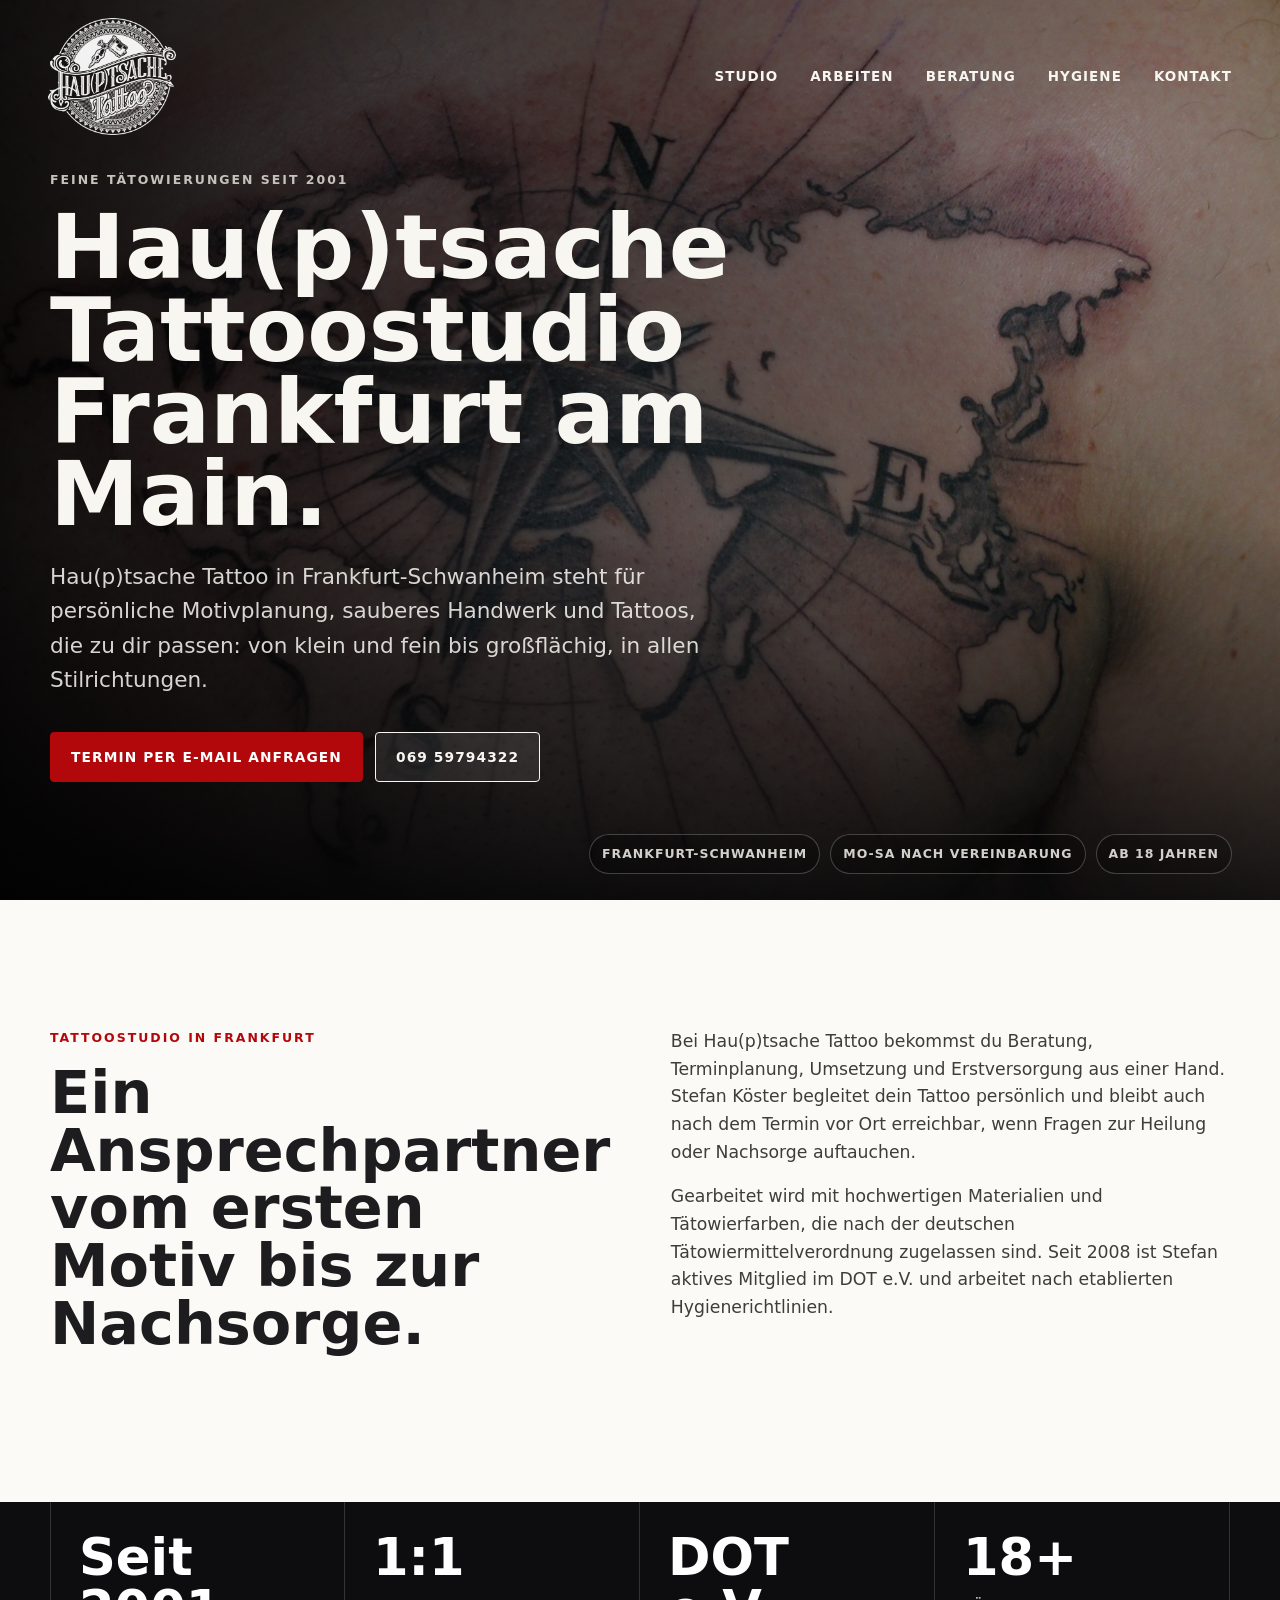
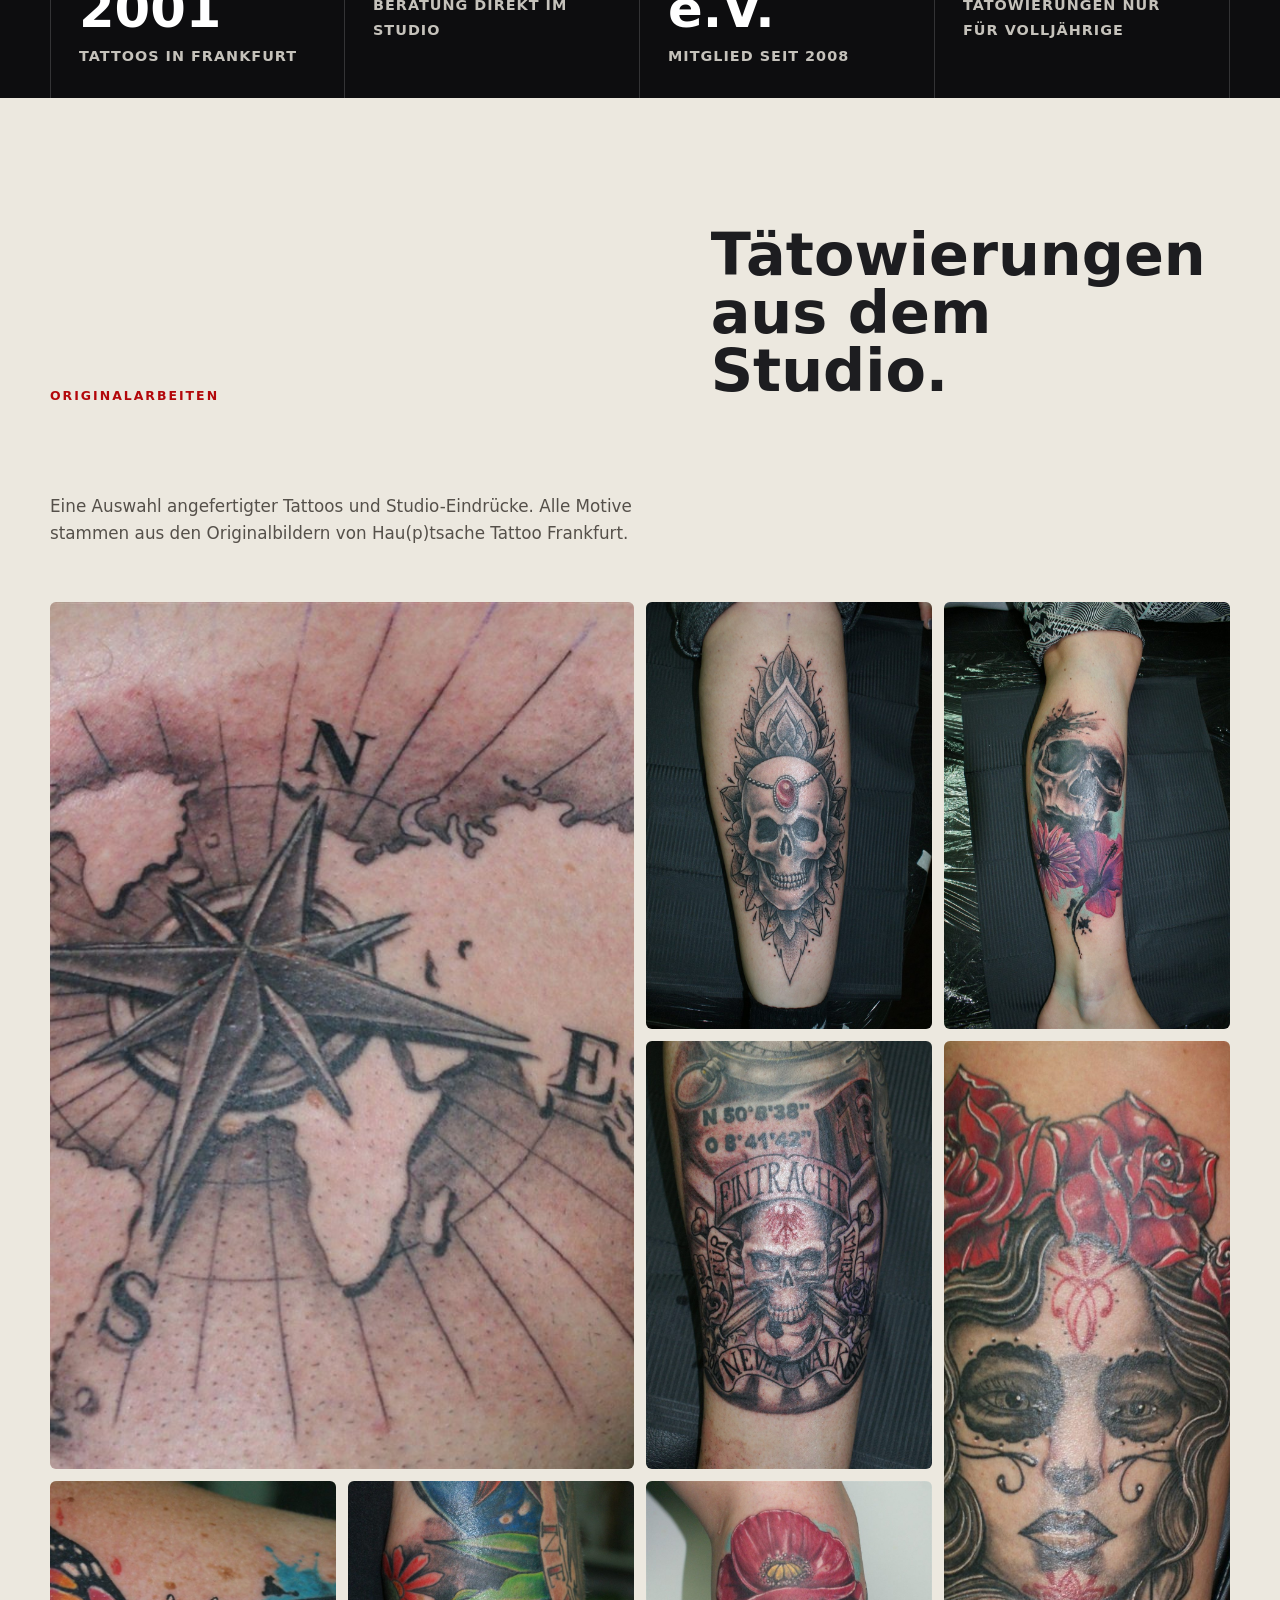
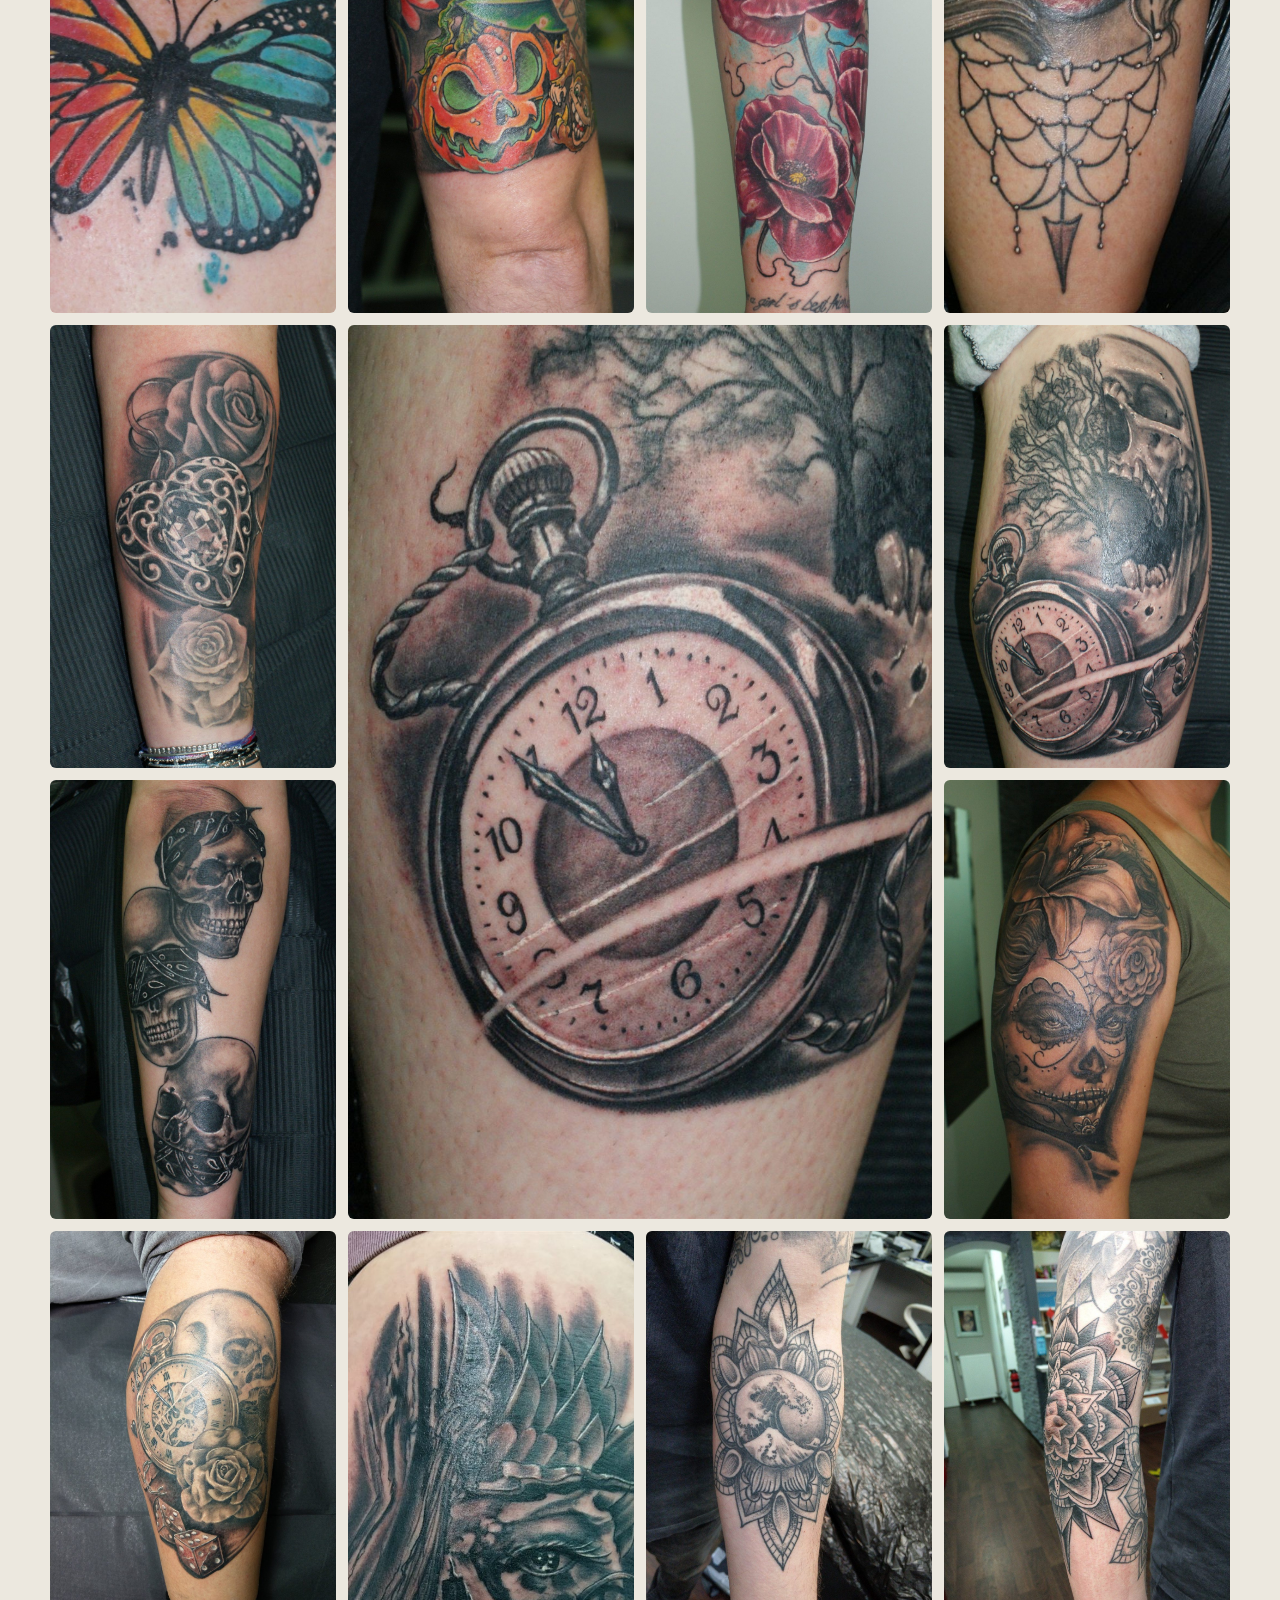
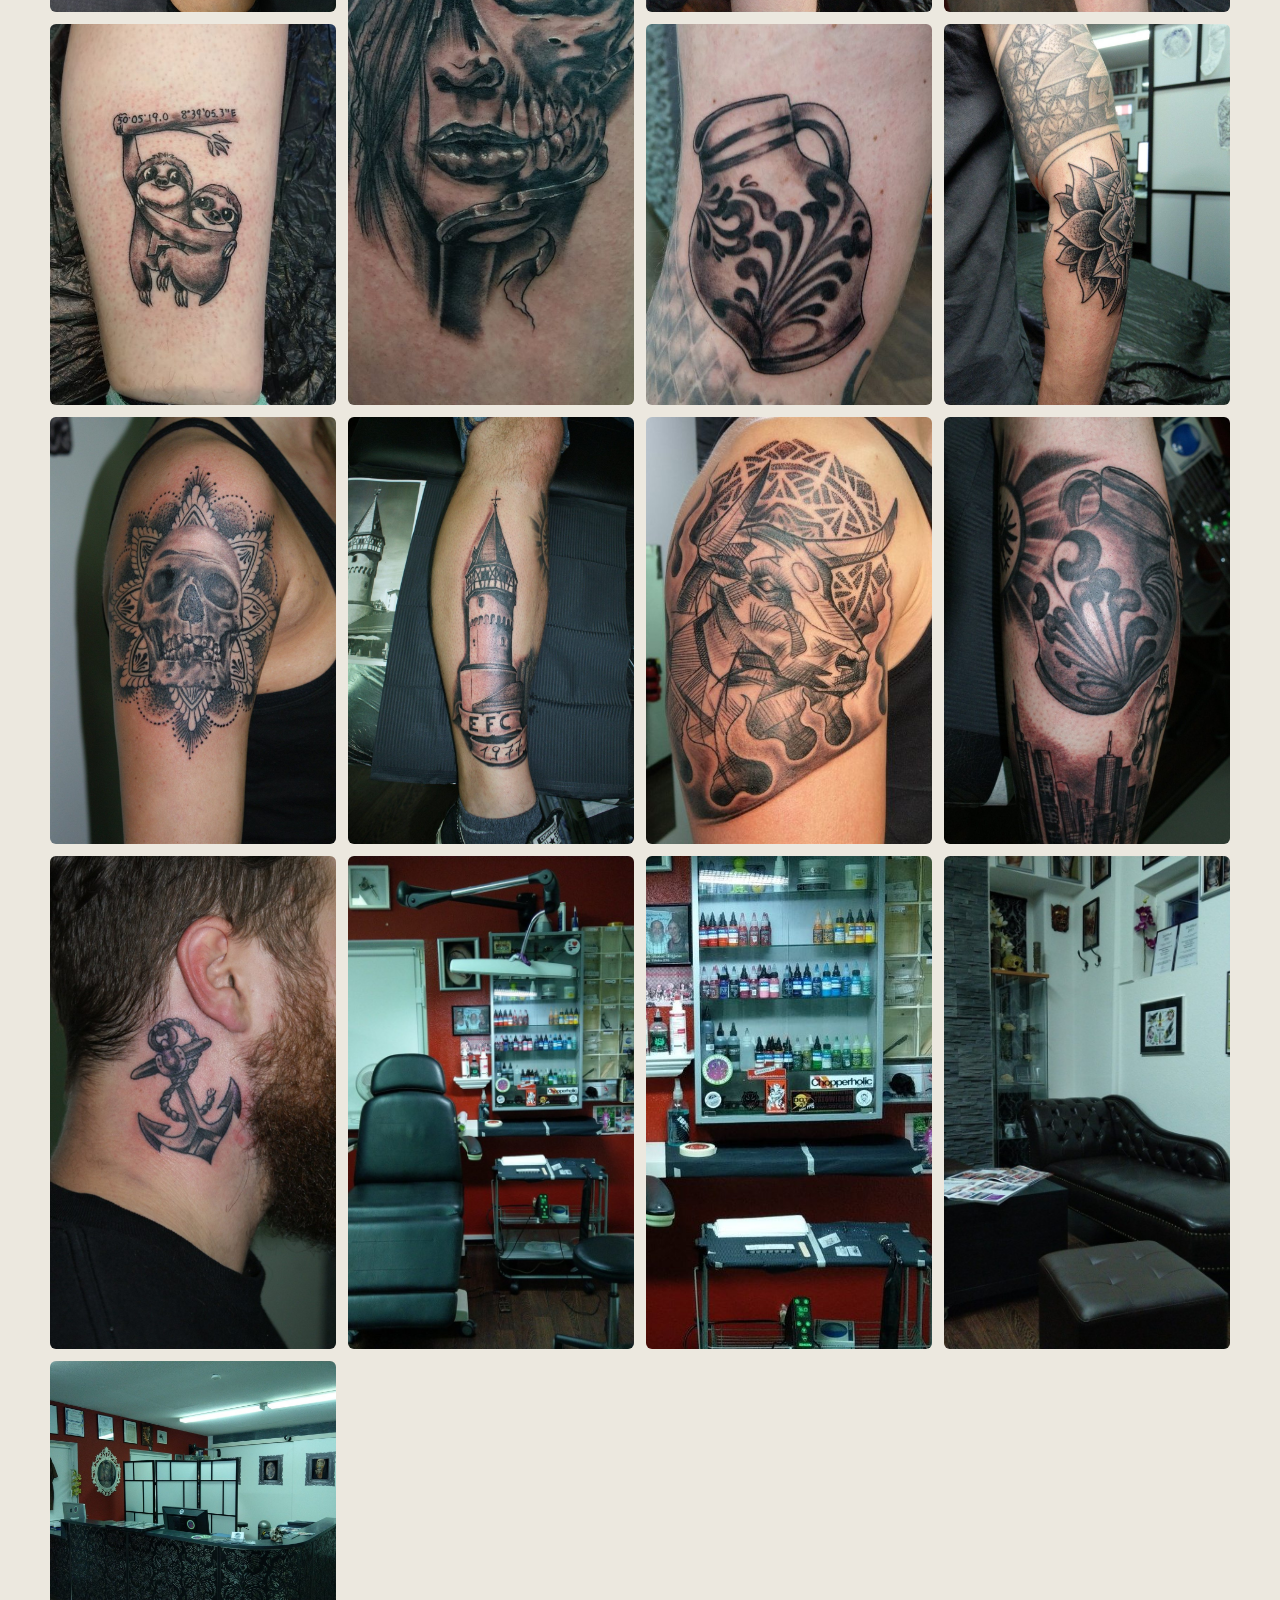
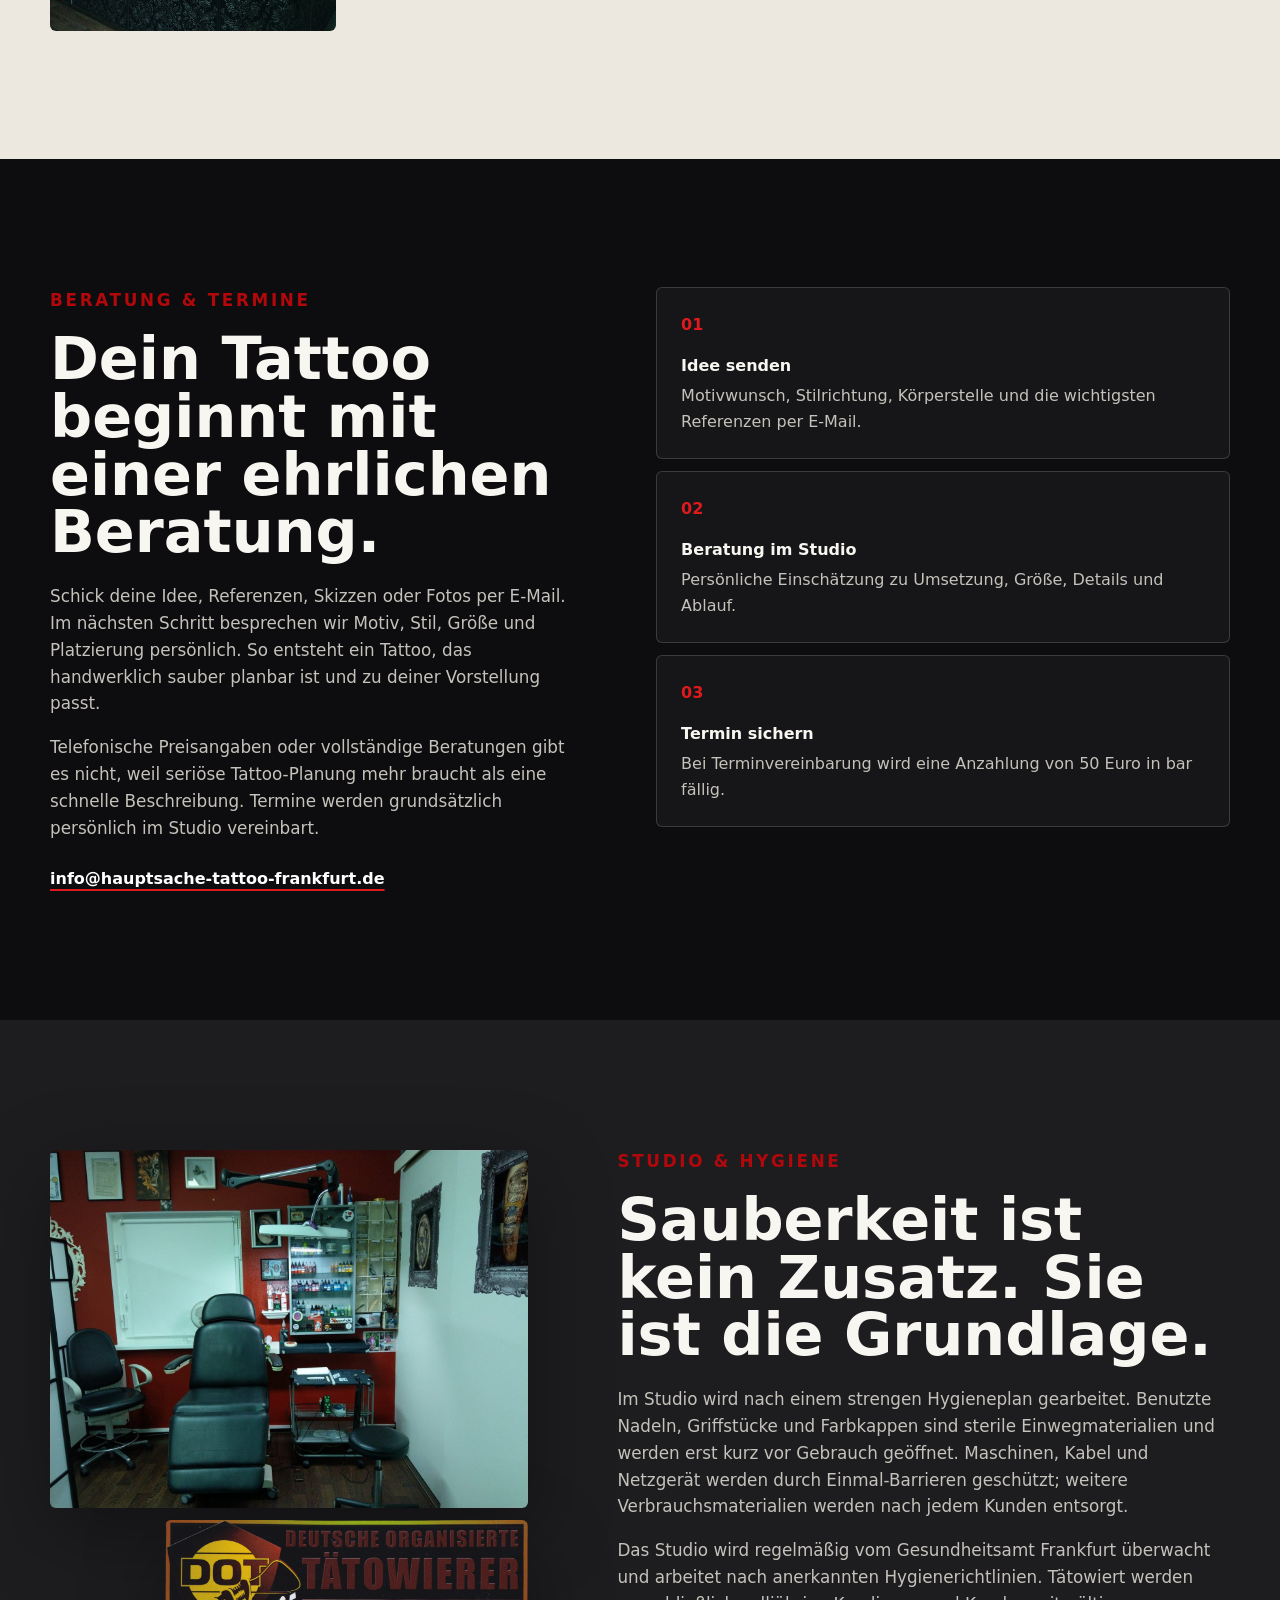
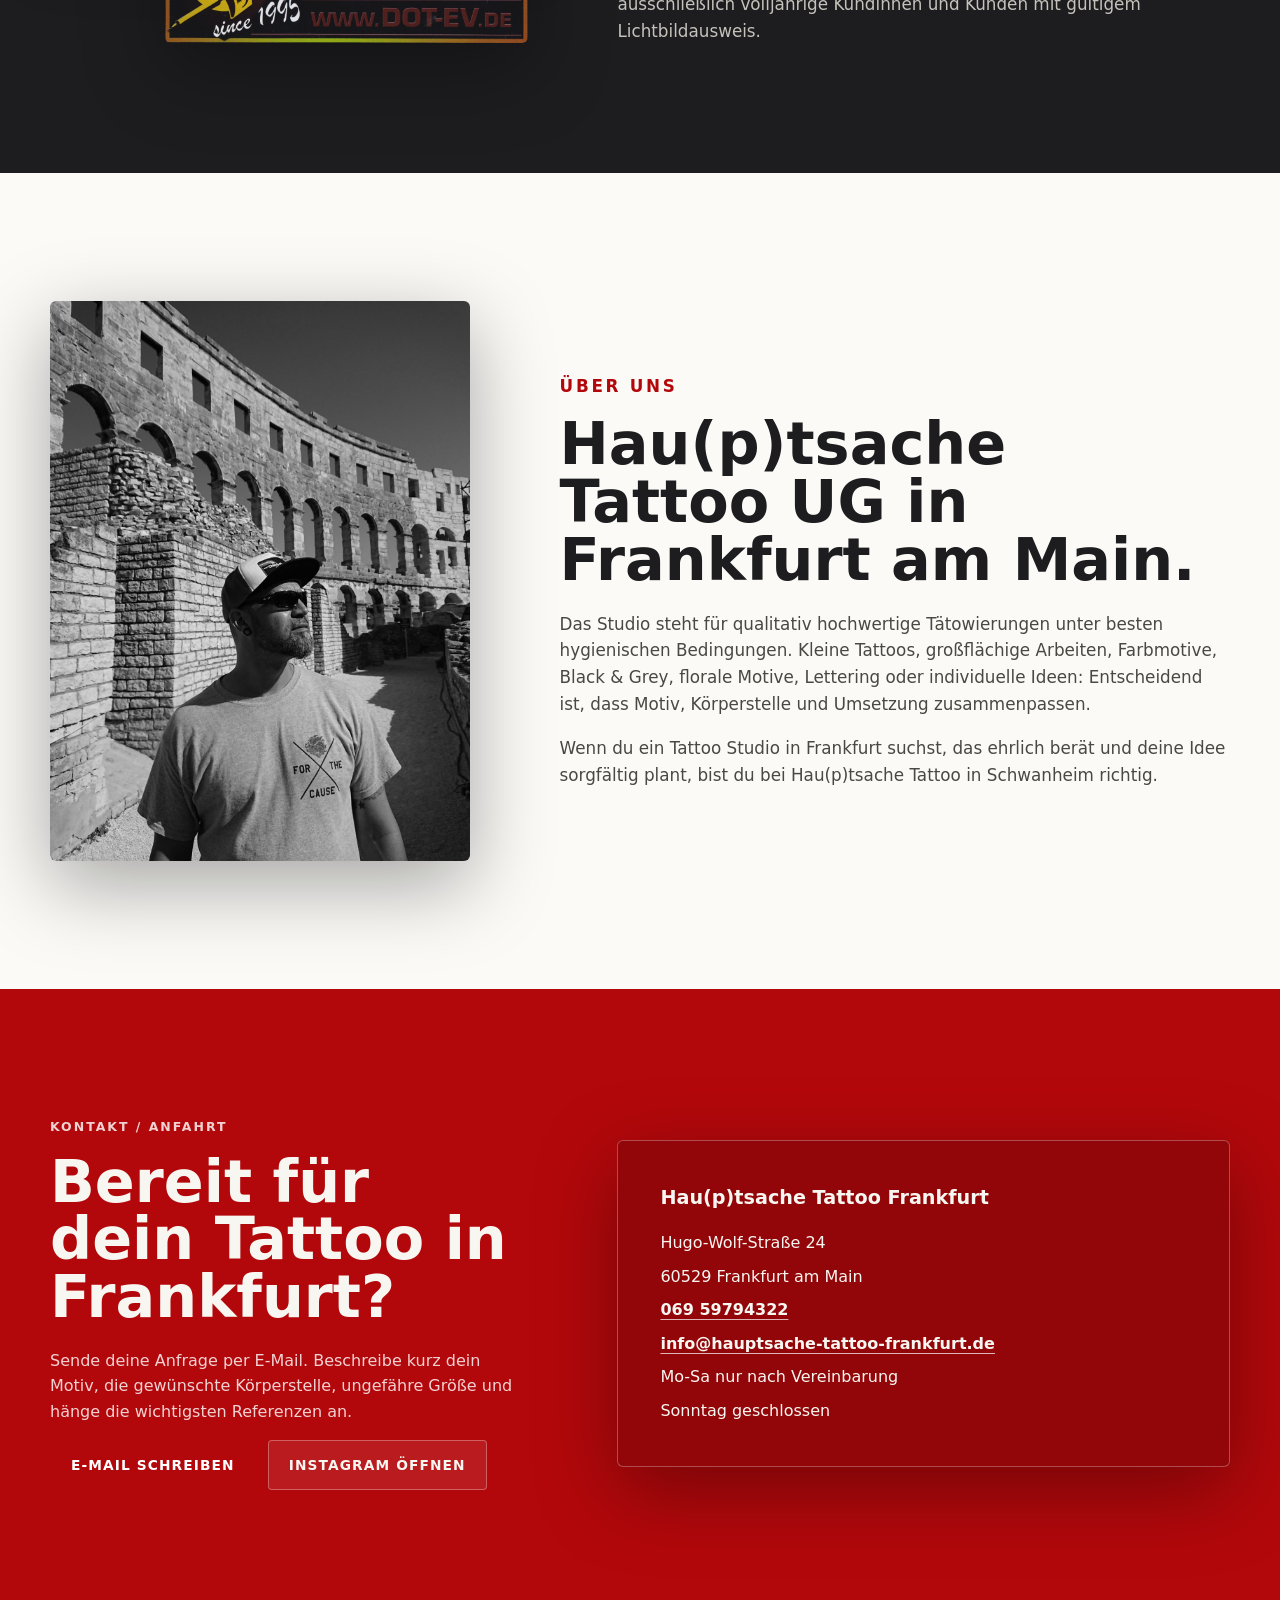
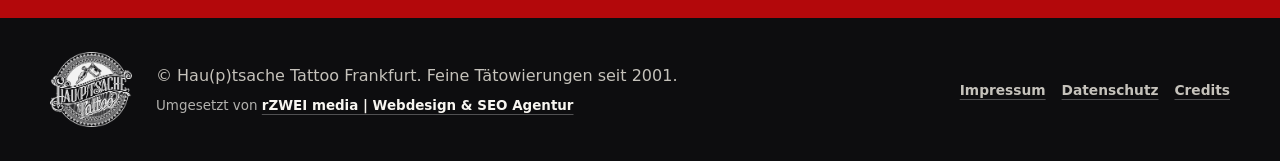
==== commit fd59a4b7: "Style legal pages and footer credit" ====
--- a/index.html
+++ b/index.html
@@ -281,11 +281,14 @@
   <footer class="site-footer">
     <div class="section-inner footer-grid">
       <img src="assets/brand/logo-white.png" width="400" height="365" loading="lazy" alt="Hau(p)tsache Tattoo Logo weiß">
-      <p>© Hau(p)tsache Tattoo Frankfurt. Feine Tätowierungen seit 2001.</p>
+      <div class="footer-copy">
+        <p>© Hau(p)tsache Tattoo Frankfurt. Feine Tätowierungen seit 2001.</p>
+        <p class="footer-credit">Umgesetzt von <a href="https://r2-media.net" target="_blank" rel="noopener">rZWEI media | Webdesign &amp; SEO Agentur</a></p>
+      </div>
       <nav aria-label="Footer Navigation">
-        <a href="https://www.hauptsache-tattoo-frankfurt.de/impressum">Impressum</a>
-        <a href="https://www.hauptsache-tattoo-frankfurt.de/datenschutz1">Datenschutz</a>
-        <a href="https://www.hauptsache-tattoo-frankfurt.de/credits">Credits</a>
+        <a href="impressum.html">Impressum</a>
+        <a href="datenschutz.html">Datenschutz</a>
+        <a href="credits.html">Credits</a>
       </nav>
     </div>
   </footer>
--- a/styles.css
+++ b/styles.css
@@ -81,7 +81,7 @@
 .brand {
   display: inline-flex;
   align-items: center;
-  width: 76px;
+  width: clamp(124px, 10vw, 150px);
   flex: 0 0 auto;
 }
 
@@ -570,6 +570,67 @@
   text-underline-offset: 4px;
 }
 
+.subpage-hero {
+  display: grid;
+  min-height: 46svh;
+  align-items: end;
+  background:
+    linear-gradient(90deg, rgba(0, 0, 0, 0.9), rgba(0, 0, 0, 0.44)),
+    url("assets/site/hero-tattoo-frankfurt.jpg") center / cover;
+  color: var(--ink);
+  padding: 150px 0 70px;
+}
+
+.subpage-hero h1 {
+  max-width: 940px;
+}
+
+.legal-section {
+  background: var(--paper);
+  padding: clamp(60px, 8vw, 108px) 0;
+}
+
+.legal-content {
+  max-width: 920px;
+}
+
+.legal-content h2 {
+  margin: 46px 0 16px;
+  font-size: clamp(1.8rem, 3.6vw, 3.2rem);
+}
+
+.legal-content h3 {
+  margin: 34px 0 12px;
+  color: var(--red);
+  font-size: 1.15rem;
+  text-transform: uppercase;
+  letter-spacing: 0.08em;
+}
+
+.legal-content p,
+.legal-content li {
+  color: #45413c;
+  font-size: 1.04rem;
+}
+
+.legal-content a {
+  color: var(--red);
+  font-weight: 800;
+  text-underline-offset: 4px;
+}
+
+.legal-card {
+  display: grid;
+  gap: 7px;
+  border-left: 4px solid var(--red);
+  background: var(--paper-muted);
+  padding: 24px;
+}
+
+.legal-card p {
+  margin: 0;
+}
+
 .site-footer {
   background: var(--bg);
   color: var(--muted);
@@ -583,8 +644,23 @@
   align-items: center;
 }
 
-.footer-grid p {
+.footer-copy p {
   margin: 0;
+}
+
+.footer-copy {
+  display: grid;
+  gap: 6px;
+}
+
+.footer-credit {
+  color: rgba(248, 246, 241, 0.7);
+  font-size: 0.84rem;
+}
+
+.footer-credit a {
+  color: var(--ink);
+  font-weight: 900;
 }
 
 .footer-grid nav {
@@ -765,6 +841,11 @@
     width: min(var(--max), calc(100% - 36px));
   }
 
+  .subpage-hero {
+    min-height: 40svh;
+    padding: 126px 0 52px;
+  }
+
   .proof-grid {
     grid-template-columns: 1fr;
   }
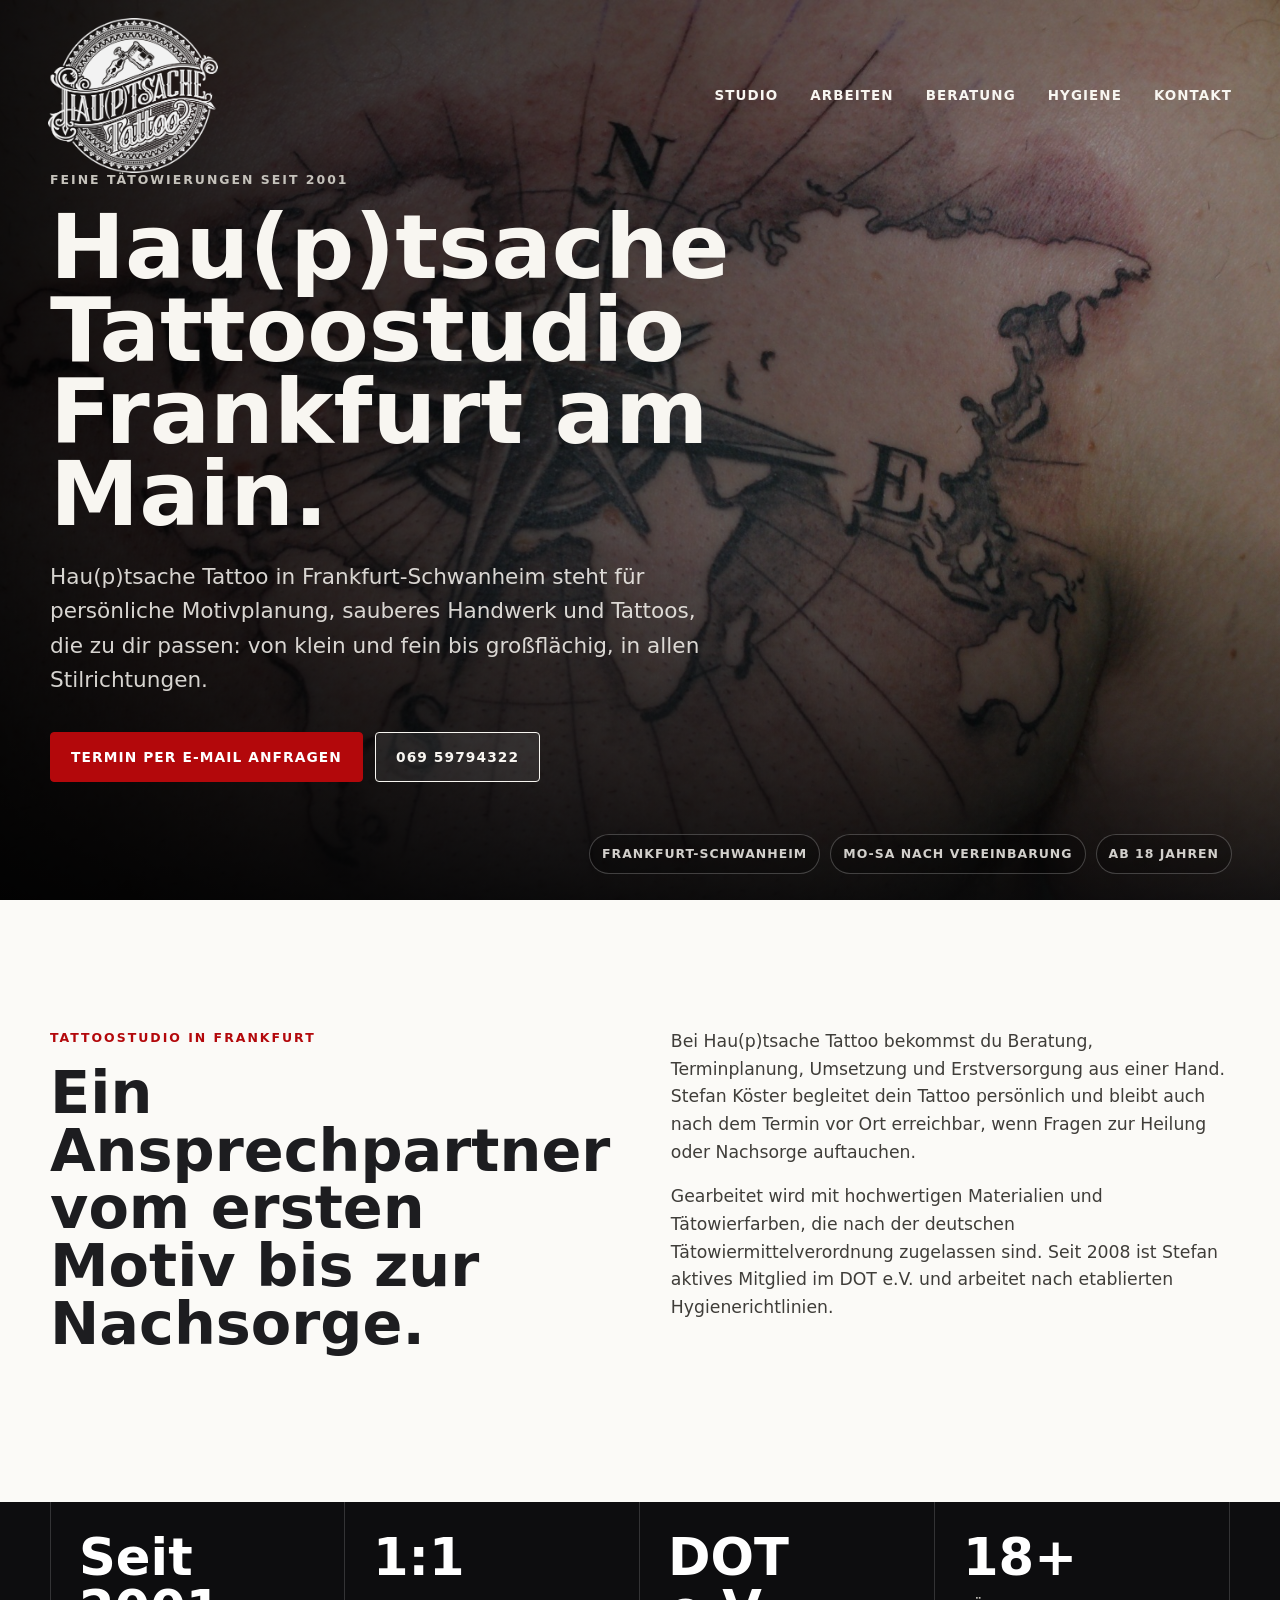
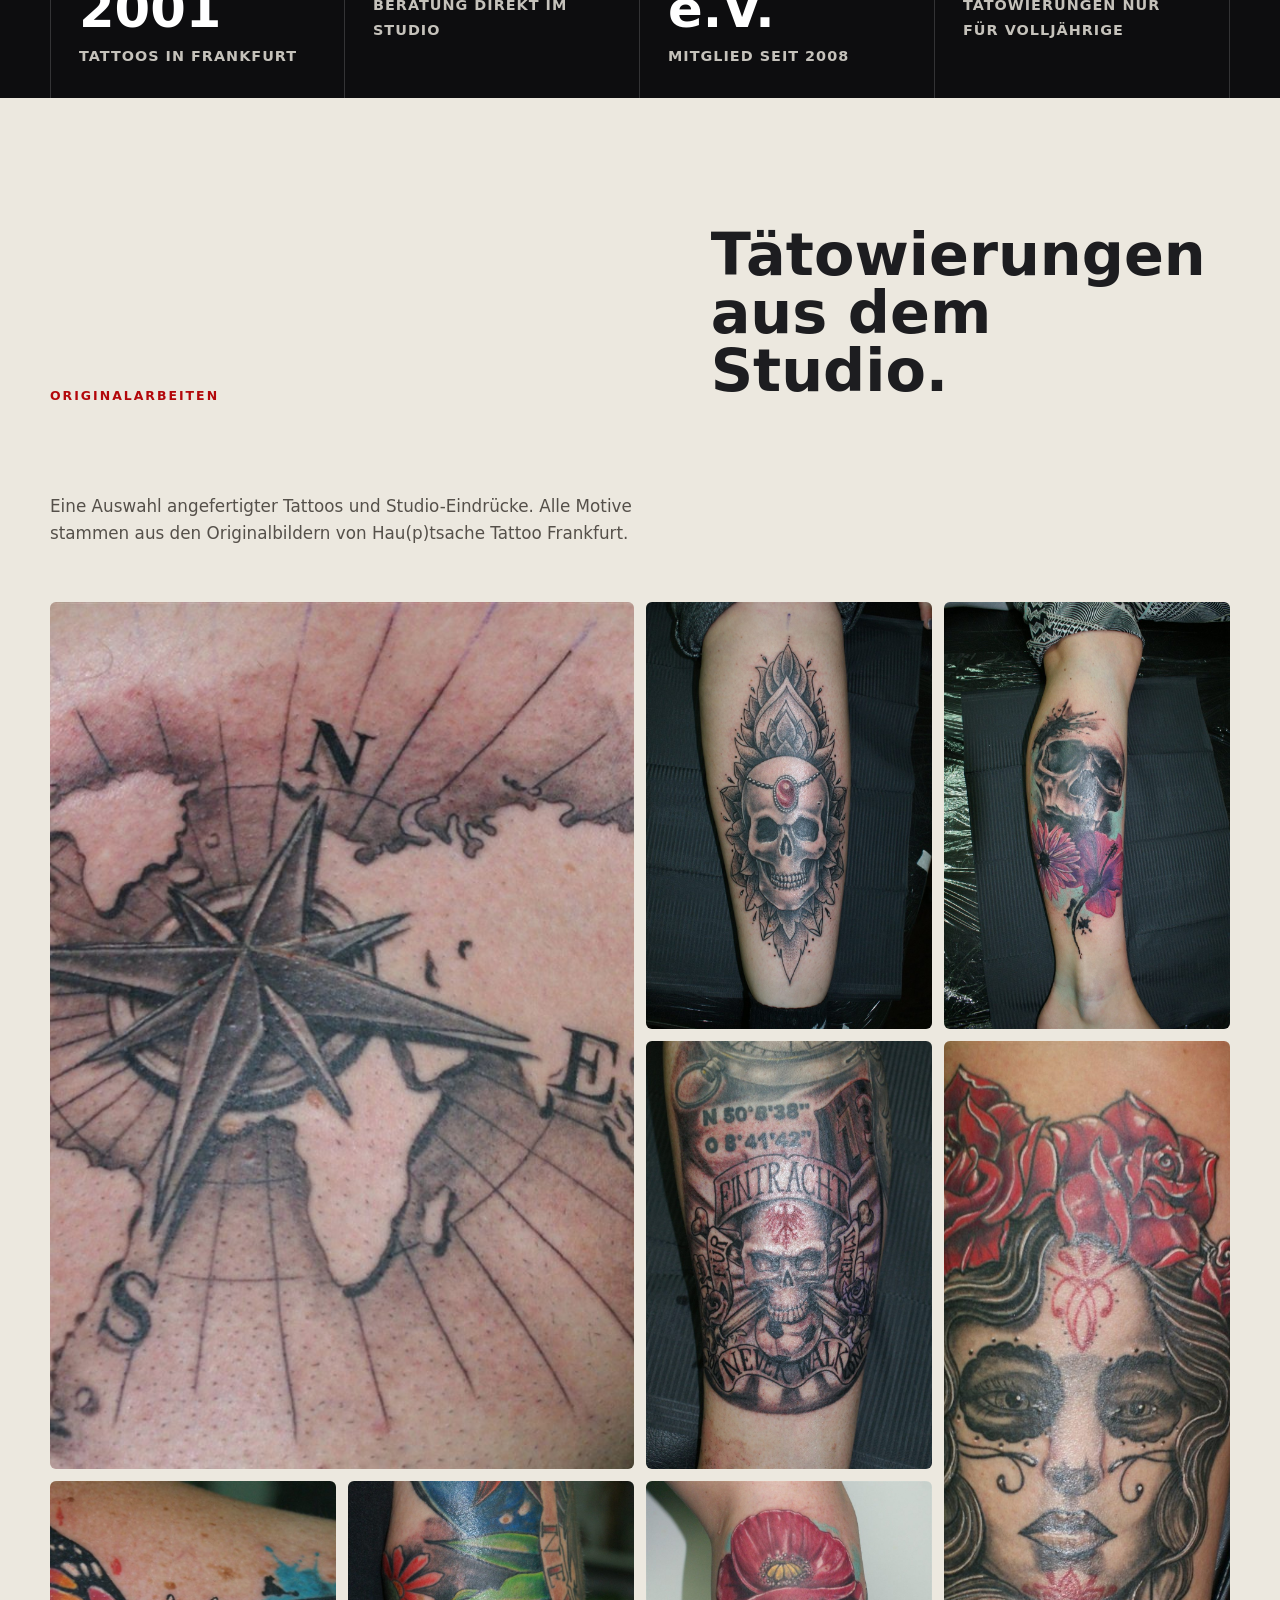
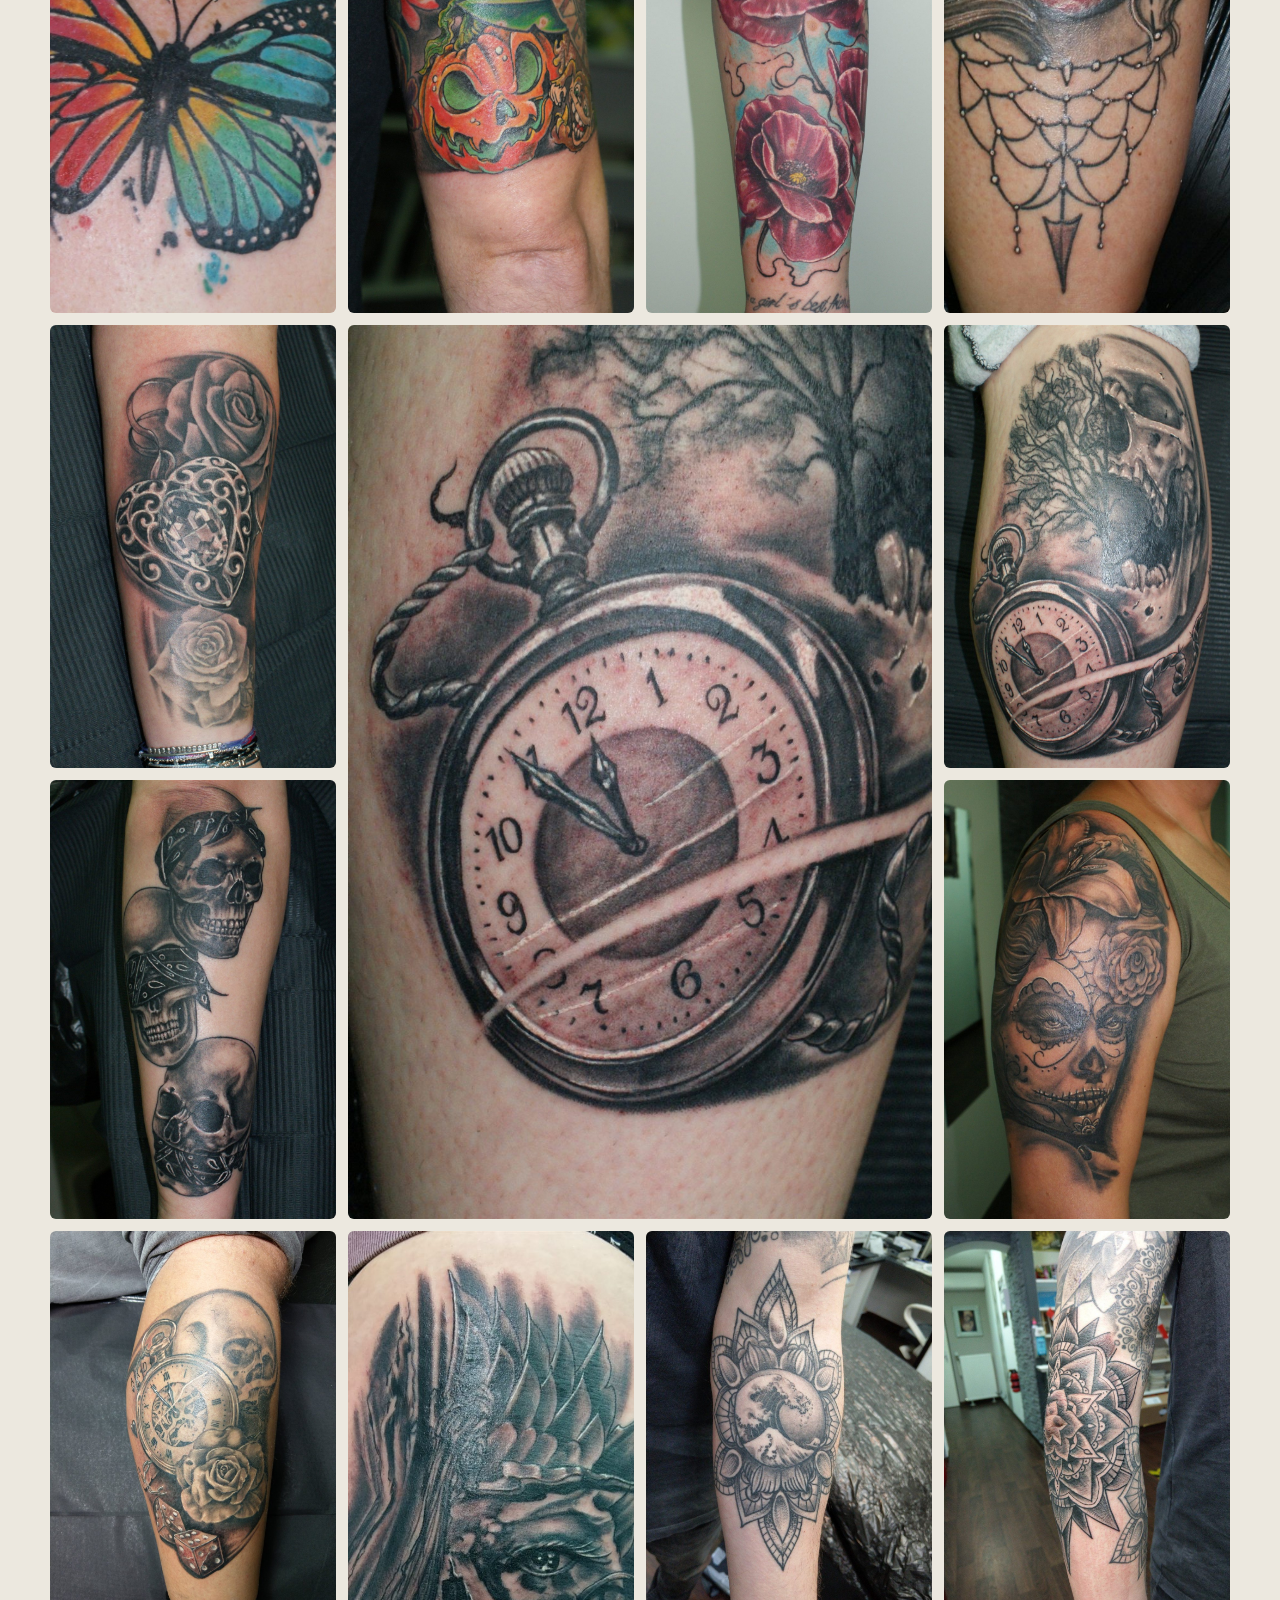
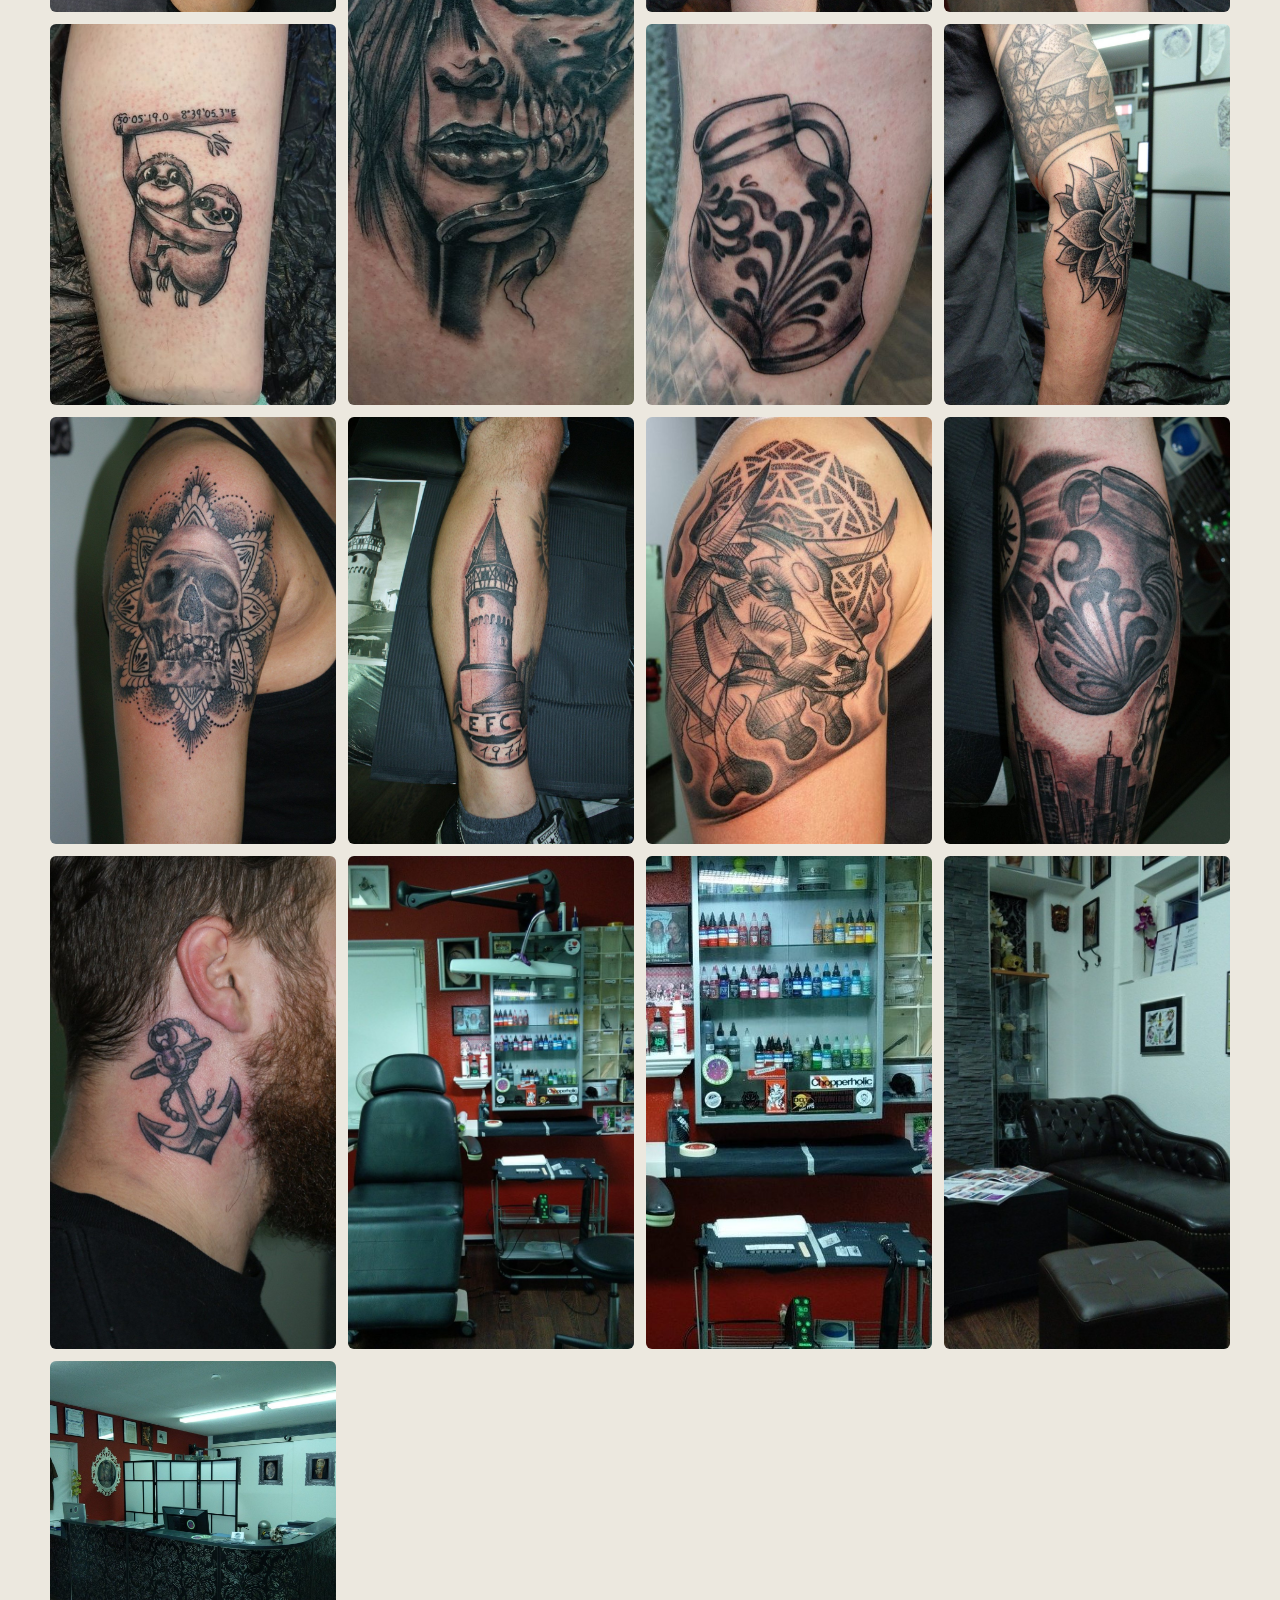
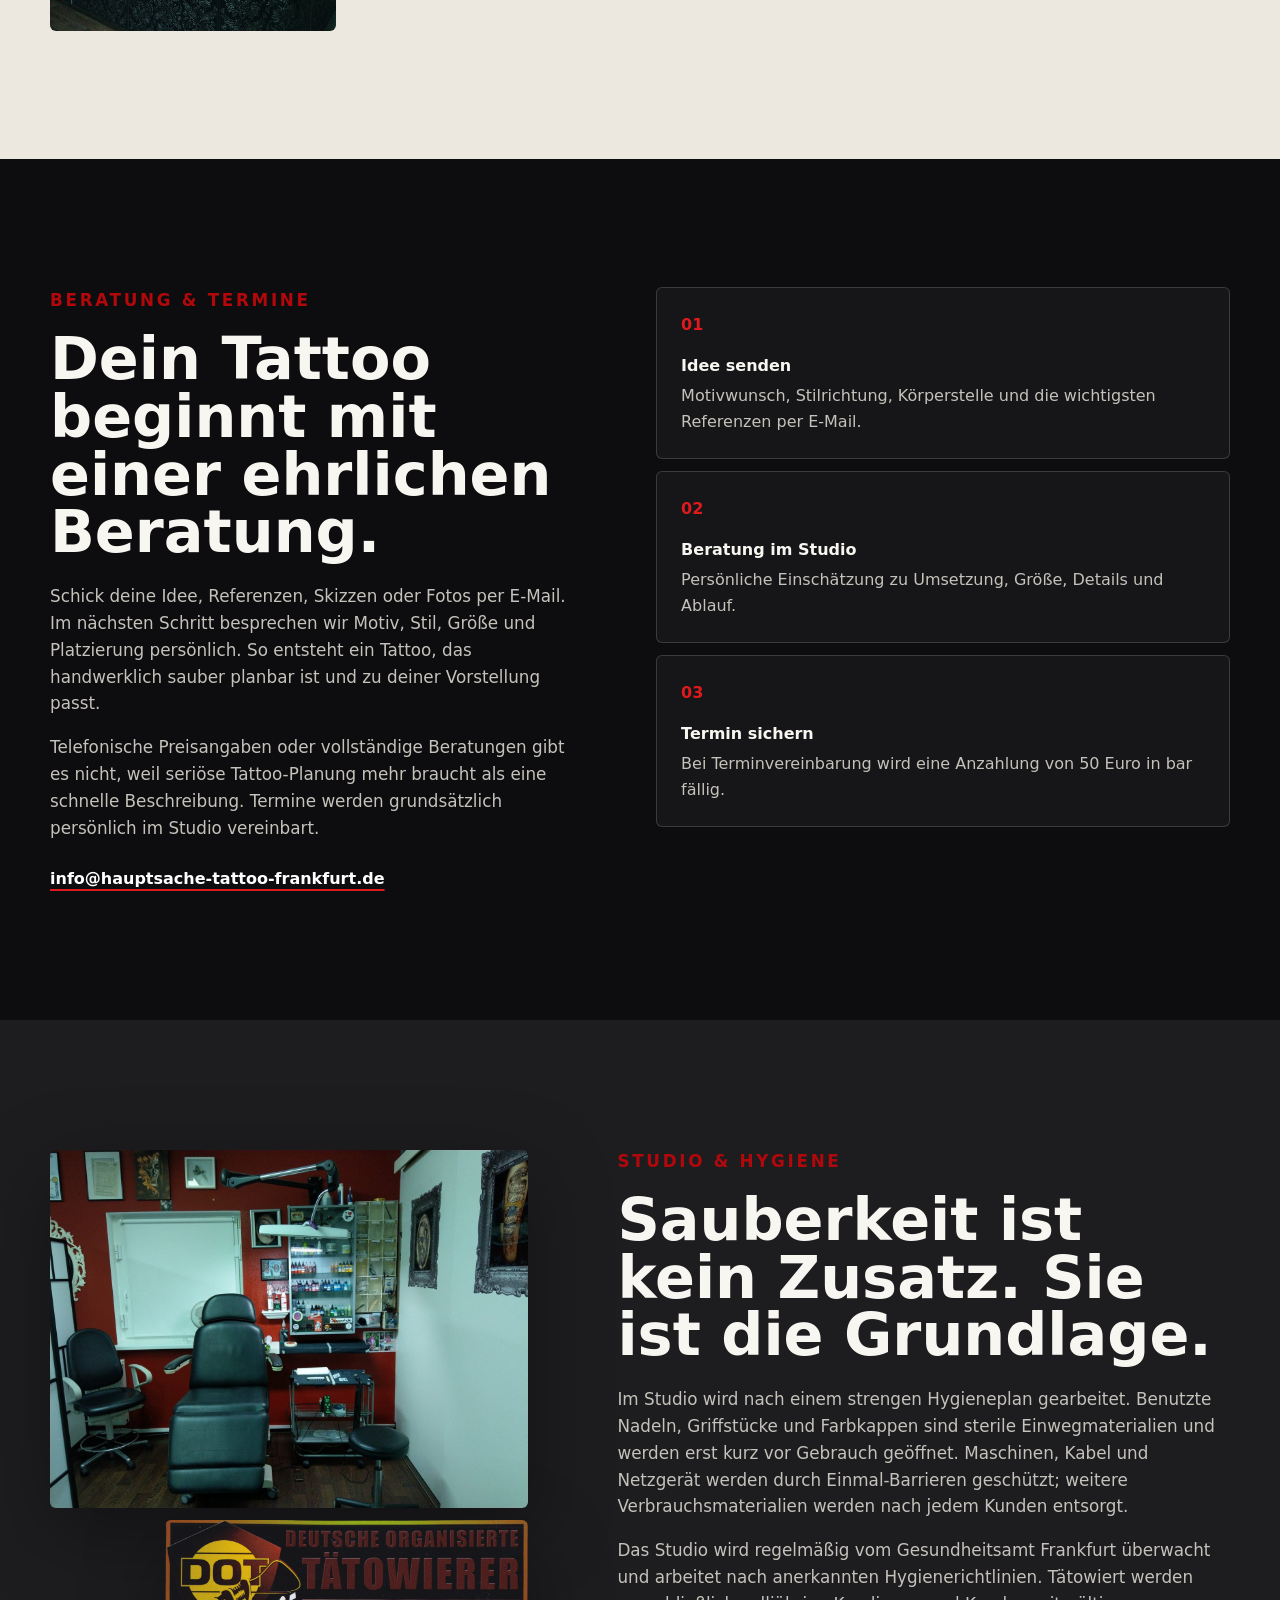
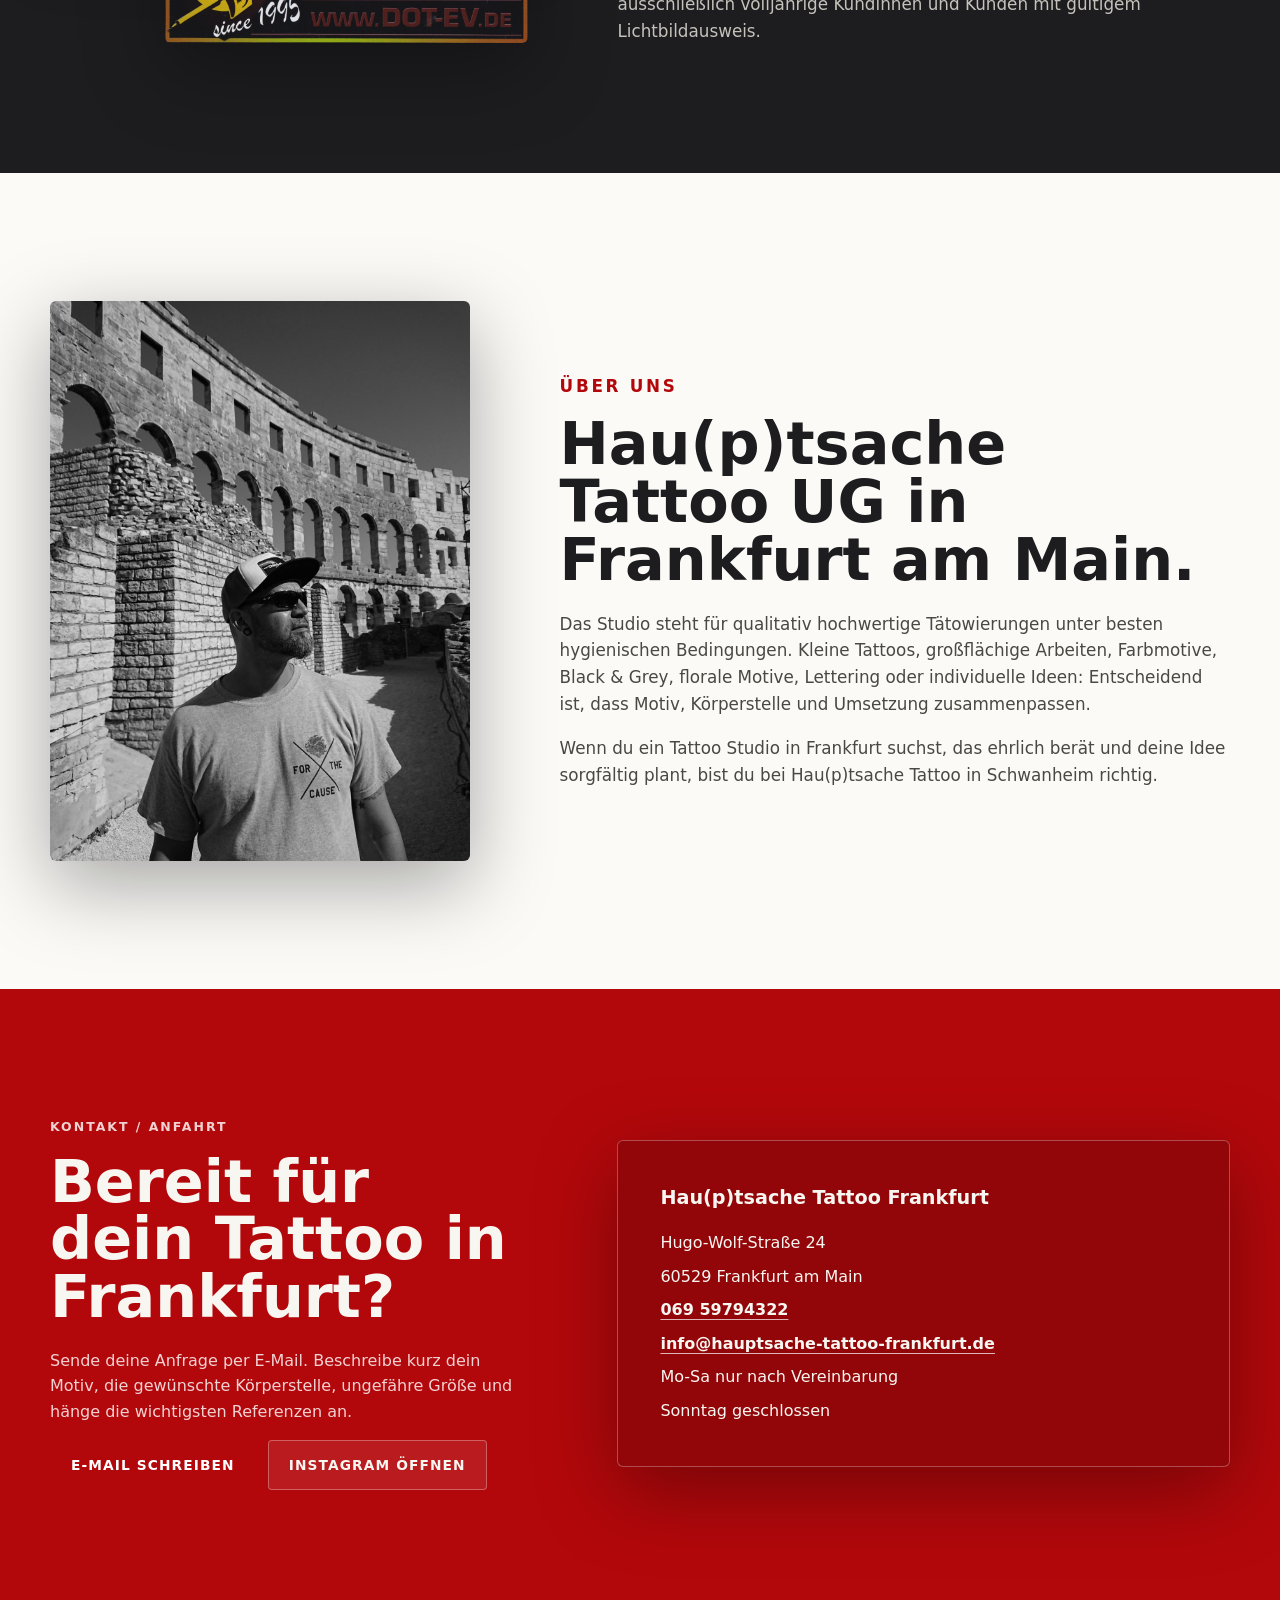
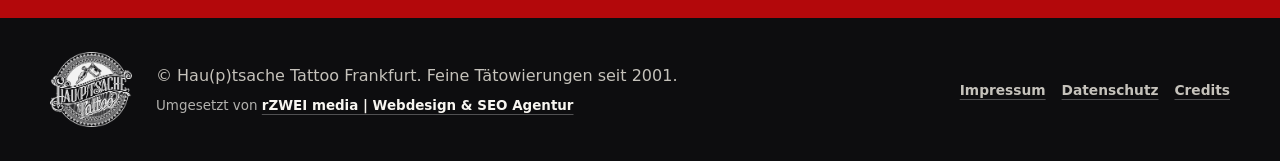
==== commit c130e396: "Add 404 homepage redirect" ====
--- a/index.html
+++ b/index.html
@@ -16,7 +16,7 @@
   <meta name="theme-color" content="#0d0d0f">
   <link rel="icon" href="assets/brand/logo-black.png" type="image/png">
   <link rel="preload" as="image" href="assets/site/hero-tattoo-frankfurt.jpg">
-  <link rel="stylesheet" href="styles.css">
+  <link rel="stylesheet" href="styles.css?v=20260610-2">
   <script type="application/ld+json">
   {
     "@context": "https://schema.org",
--- a/styles.css
+++ b/styles.css
@@ -81,7 +81,7 @@
 .brand {
   display: inline-flex;
   align-items: center;
-  width: clamp(124px, 10vw, 150px);
+  width: clamp(170px, 12vw, 210px);
   flex: 0 0 auto;
 }
 
@@ -572,31 +572,40 @@
 
 .subpage-hero {
   display: grid;
-  min-height: 46svh;
+  min-height: 58svh;
   align-items: end;
-  background:
-    linear-gradient(90deg, rgba(0, 0, 0, 0.9), rgba(0, 0, 0, 0.44)),
-    url("assets/site/hero-tattoo-frankfurt.jpg") center / cover;
-  color: var(--ink);
-  padding: 150px 0 70px;
+  color: var(--ink);
+}
+
+.subpage-hero-content {
+  padding: 150px 0 78px;
 }
 
 .subpage-hero h1 {
   max-width: 940px;
+  color: var(--ink);
 }
 
 .legal-section {
-  background: var(--paper);
+  background: var(--paper-muted);
   padding: clamp(60px, 8vw, 108px) 0;
 }
 
 .legal-content {
   max-width: 920px;
+  border-radius: 6px;
+  background: var(--paper);
+  padding: clamp(28px, 5vw, 58px);
+  box-shadow: 0 18px 60px rgba(0, 0, 0, 0.12);
 }
 
 .legal-content h2 {
-  margin: 46px 0 16px;
+  margin: 54px 0 18px;
   font-size: clamp(1.8rem, 3.6vw, 3.2rem);
+}
+
+.legal-content h2:first-child {
+  margin-top: 0;
 }
 
 .legal-content h3 {
@@ -625,6 +634,7 @@
   border-left: 4px solid var(--red);
   background: var(--paper-muted);
   padding: 24px;
+  margin-bottom: 34px;
 }
 
 .legal-card p {
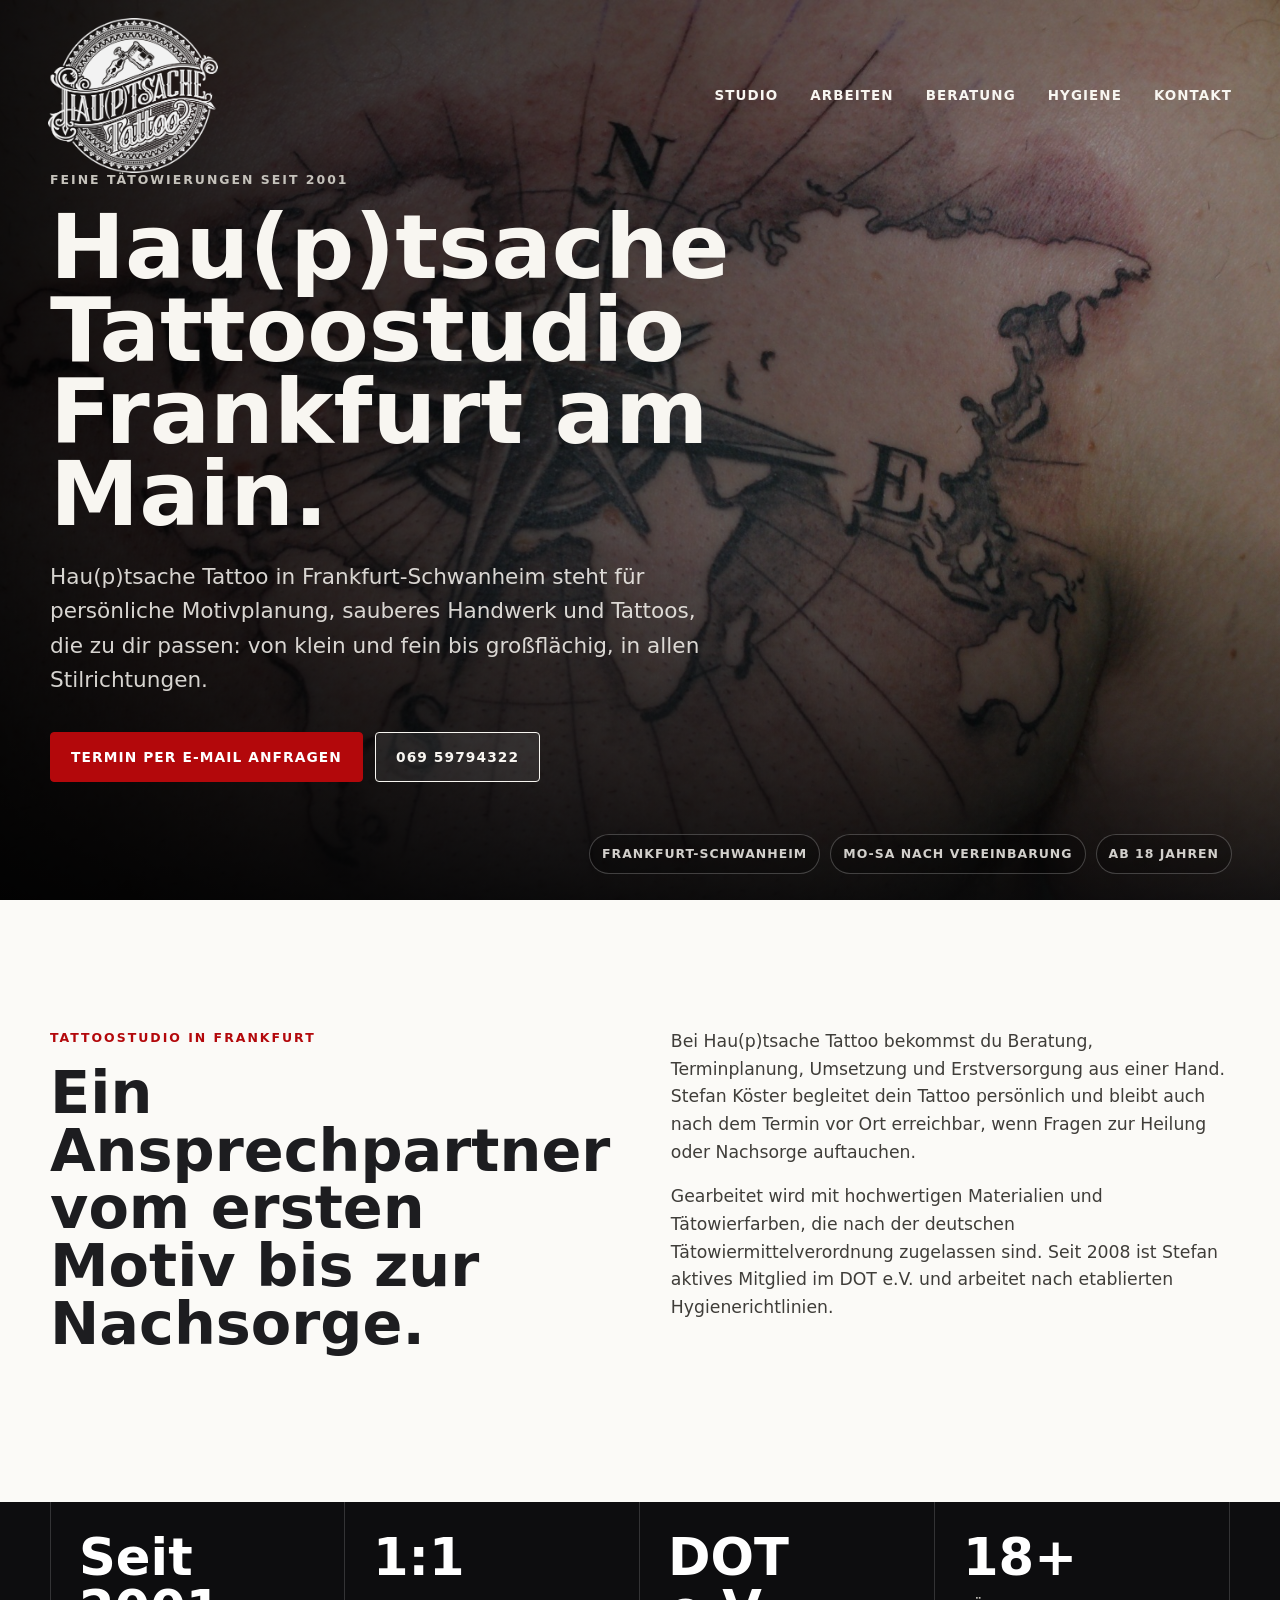
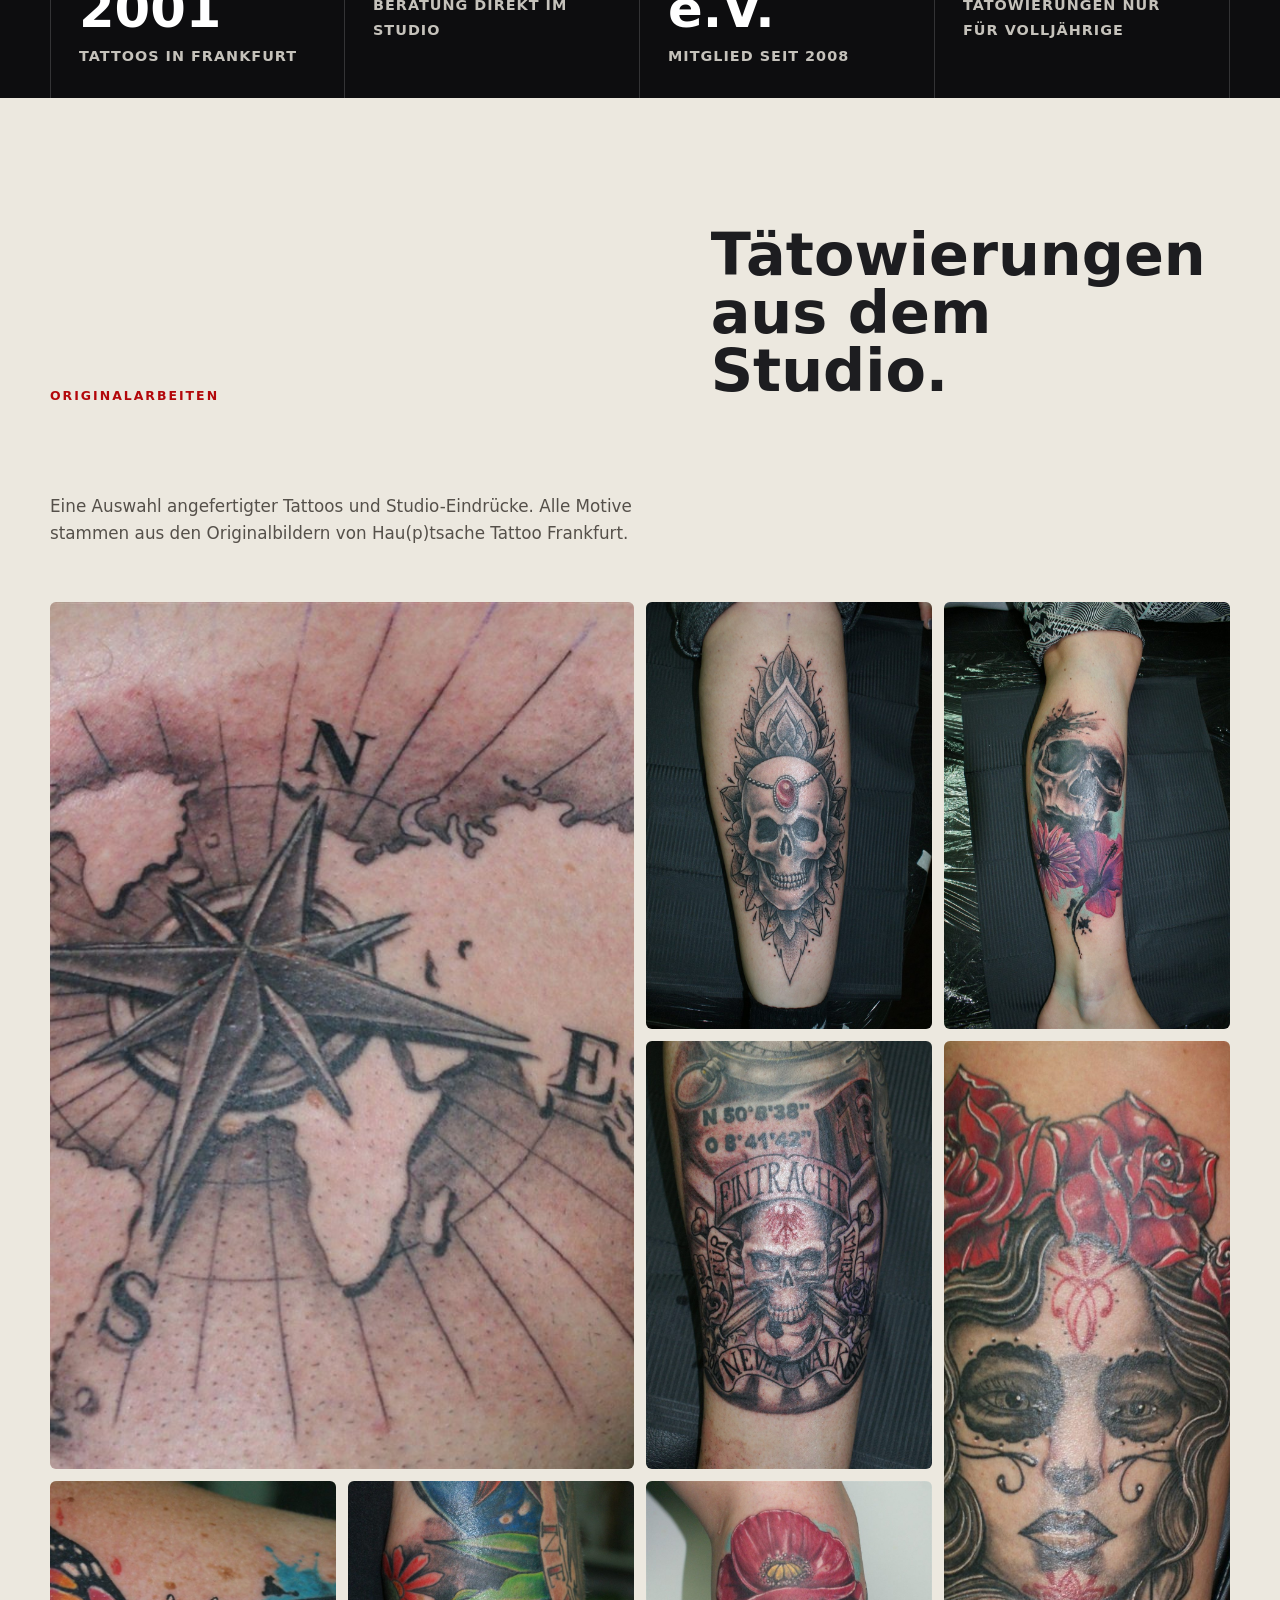
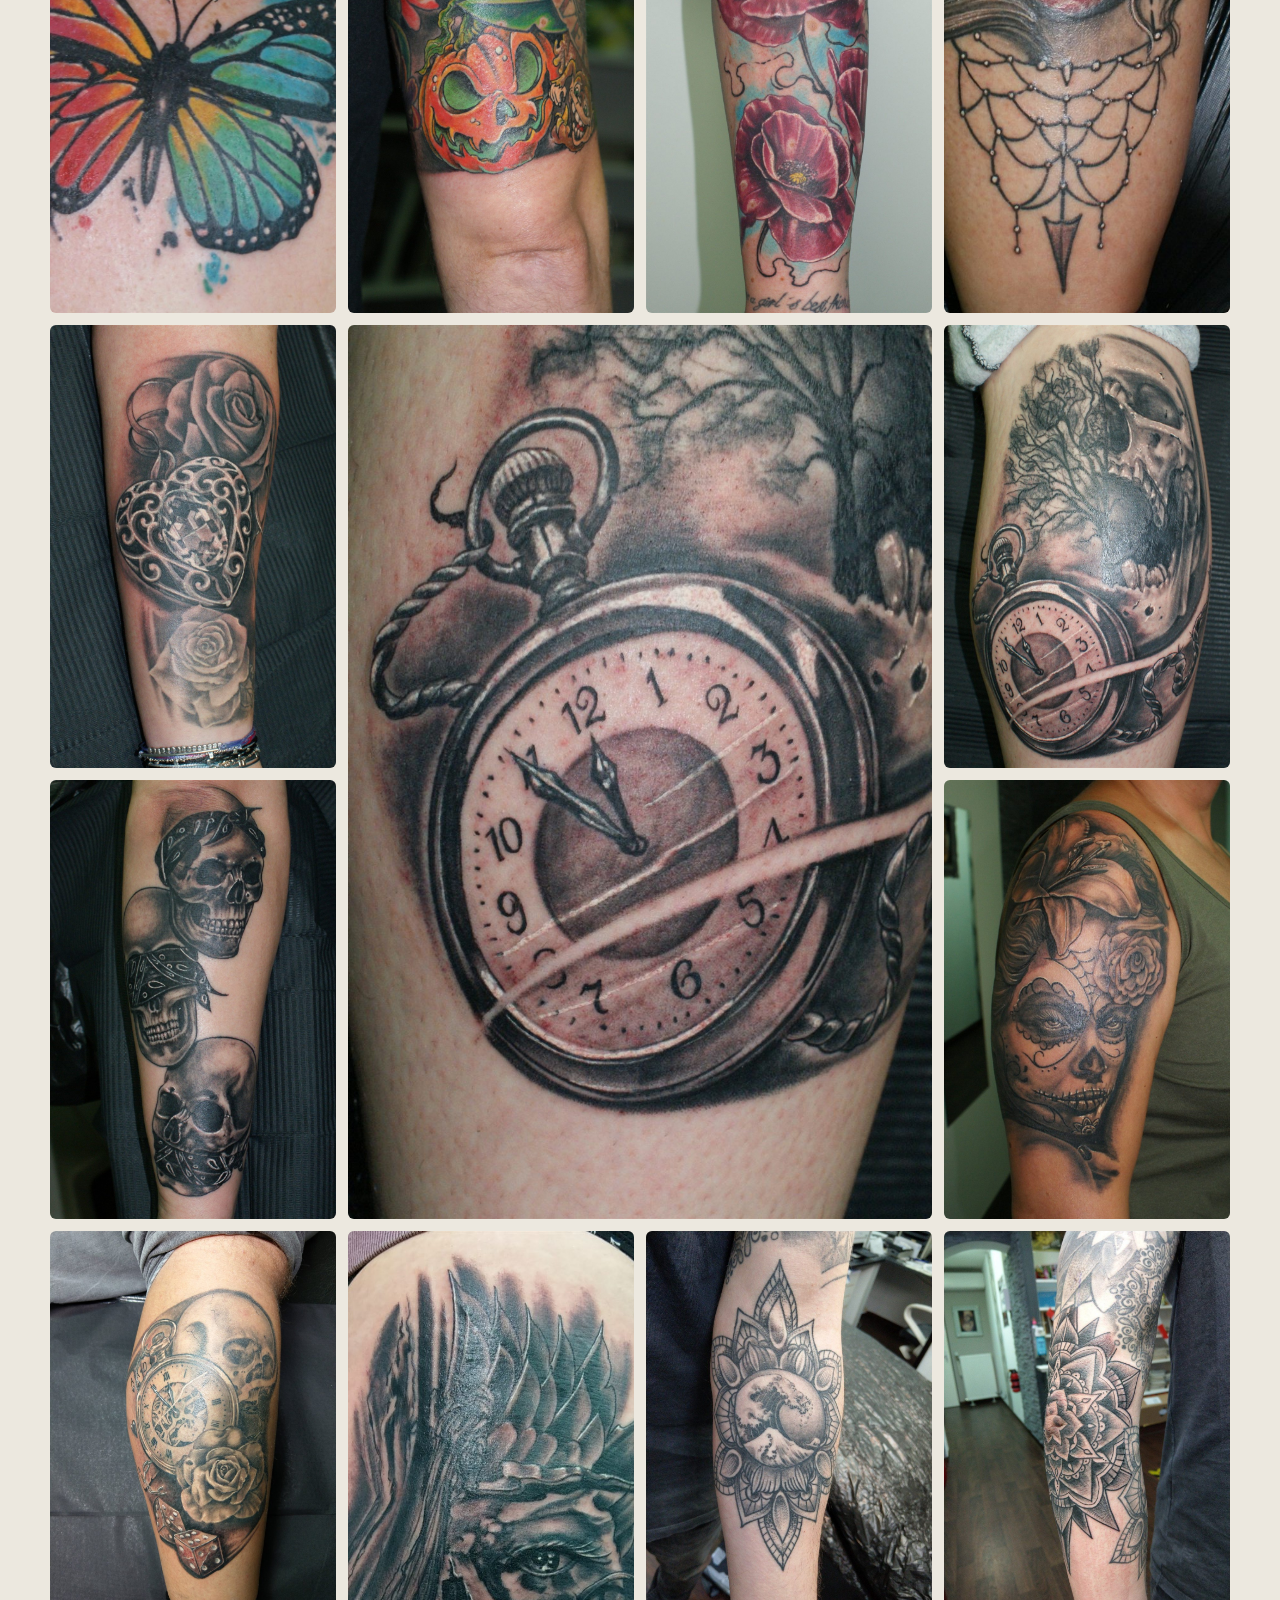
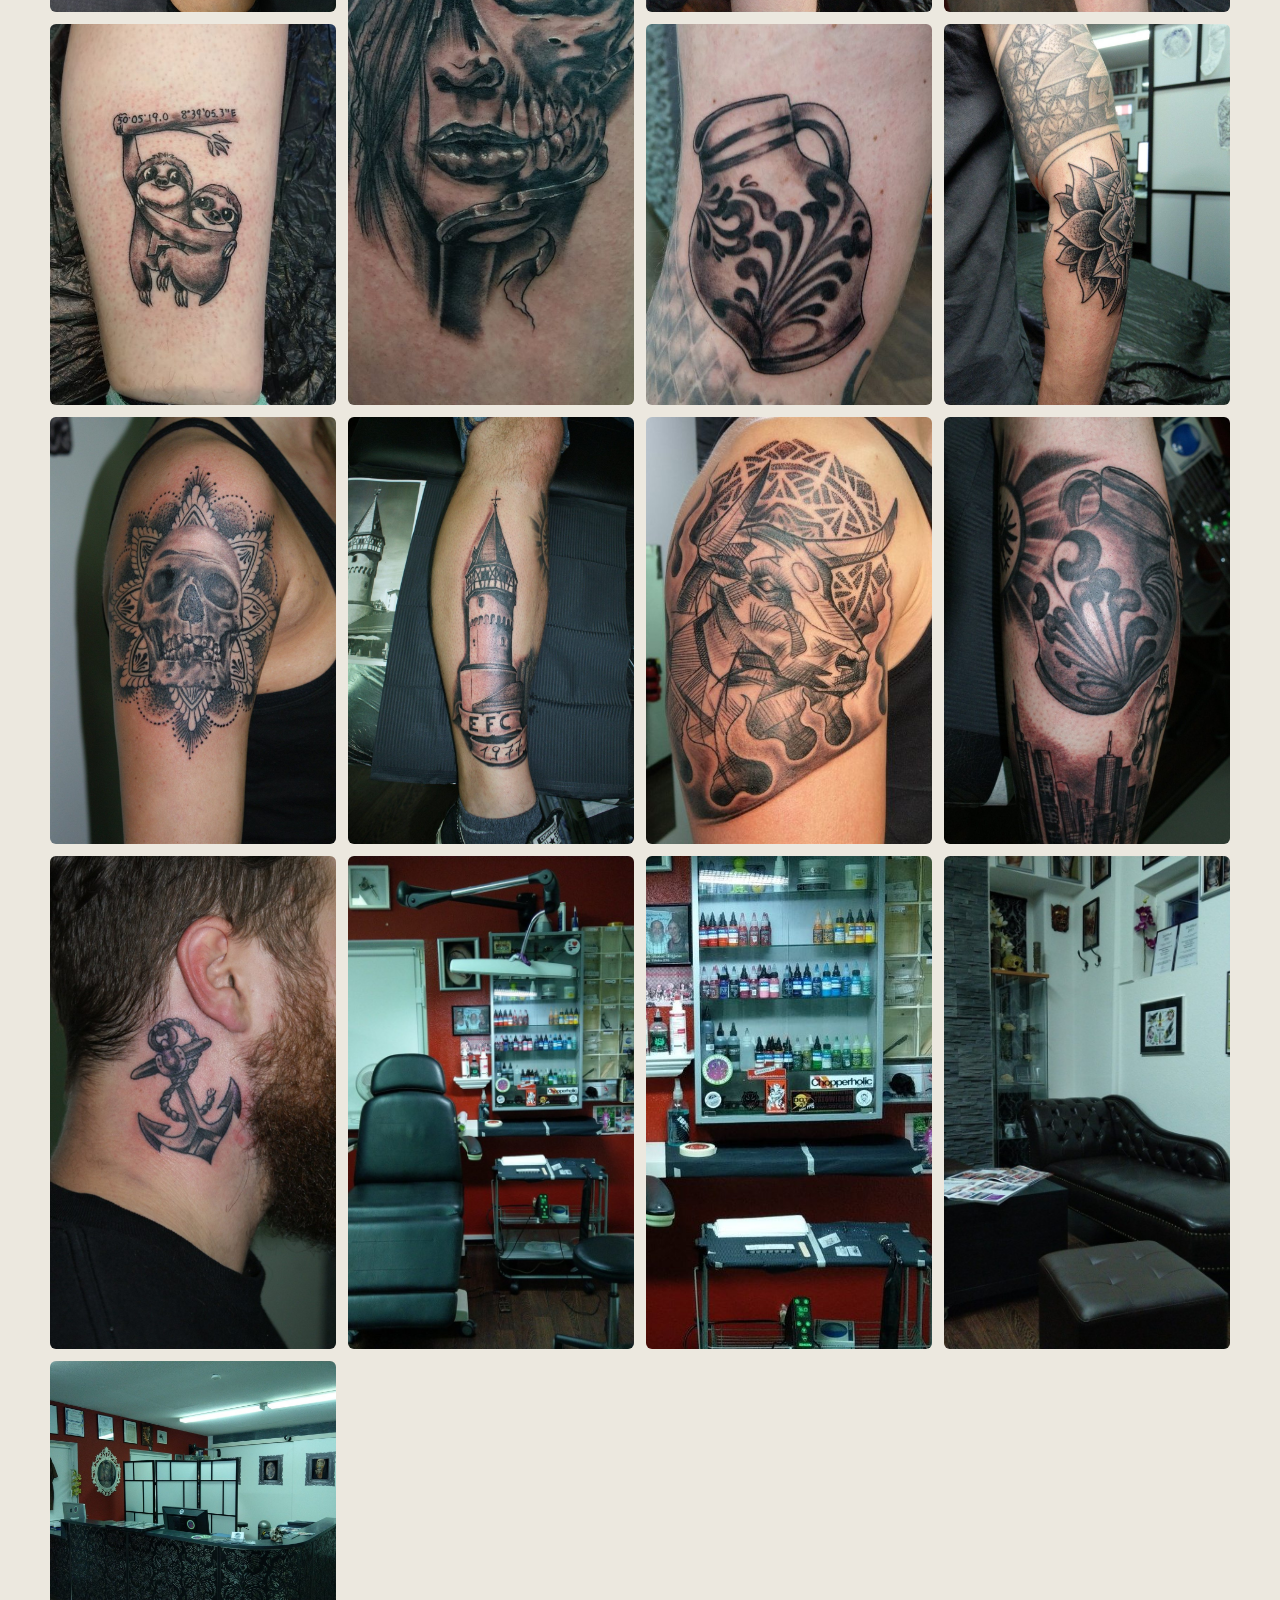
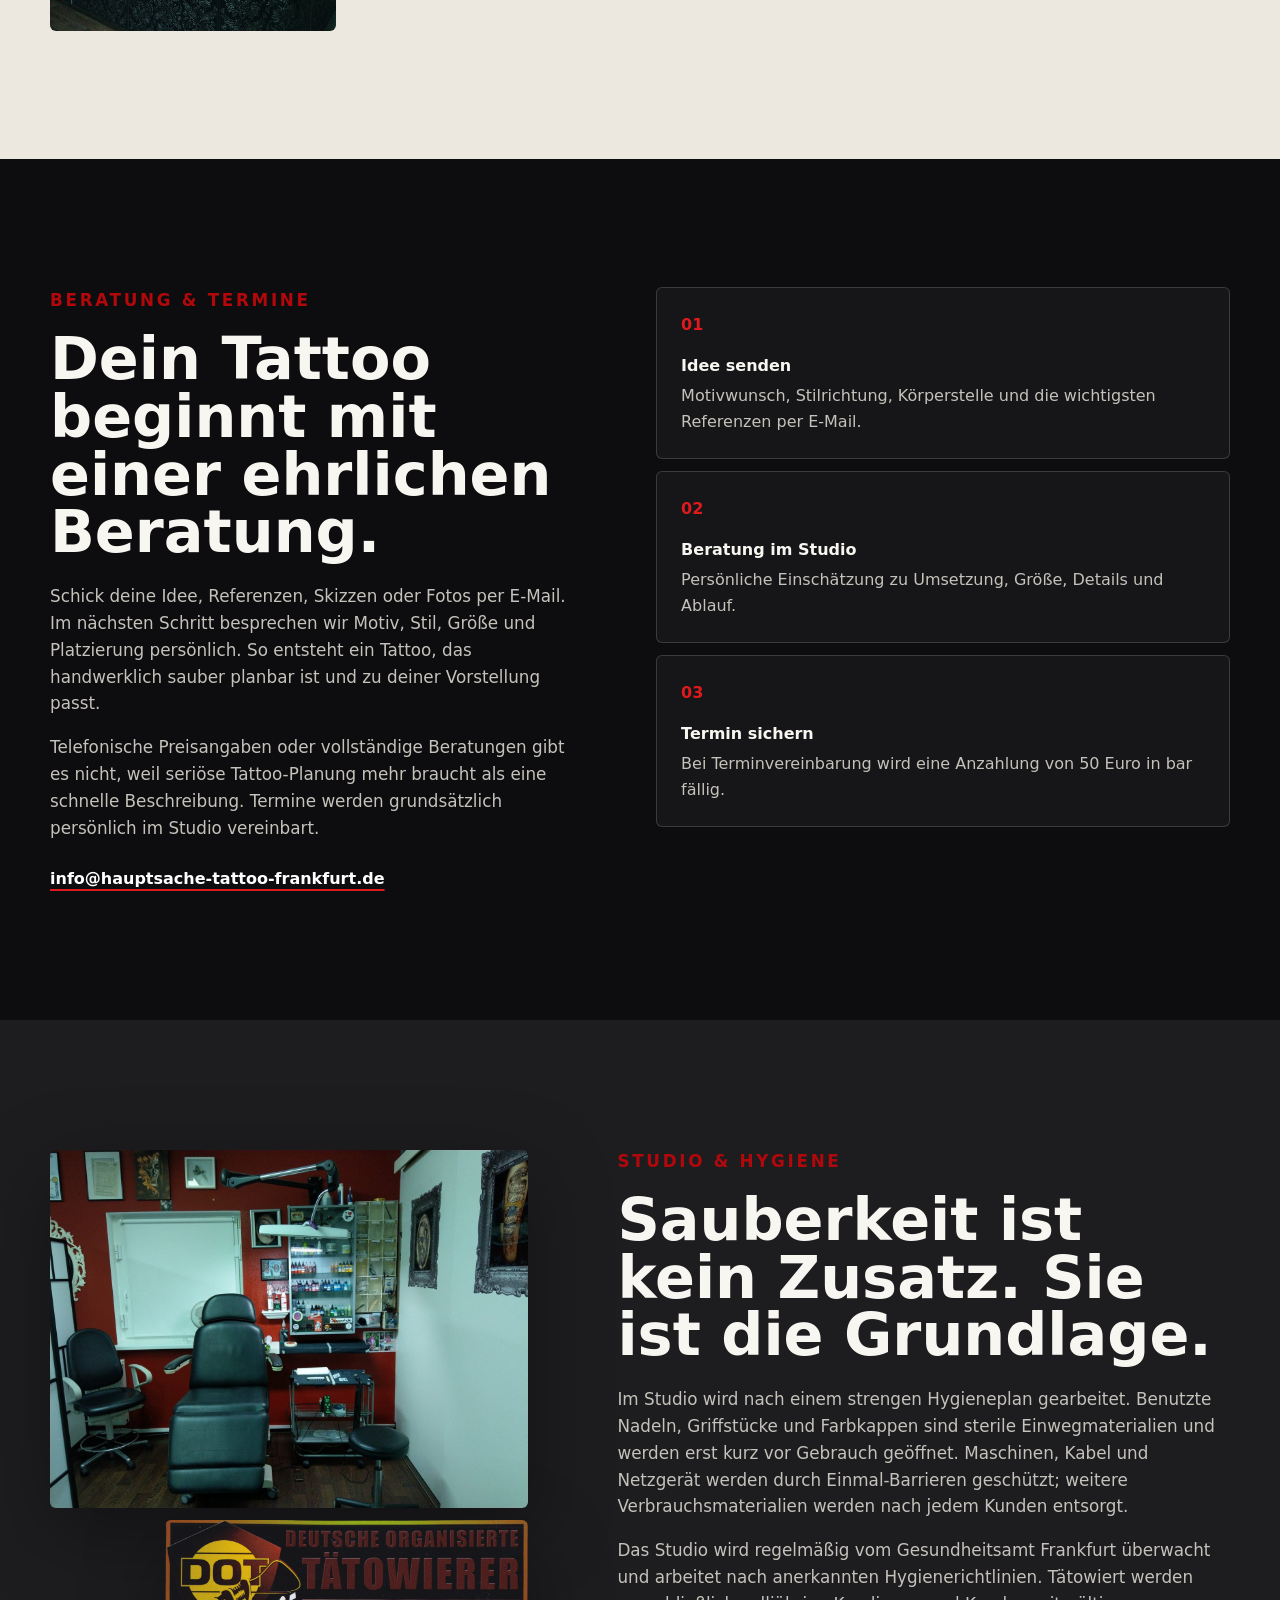
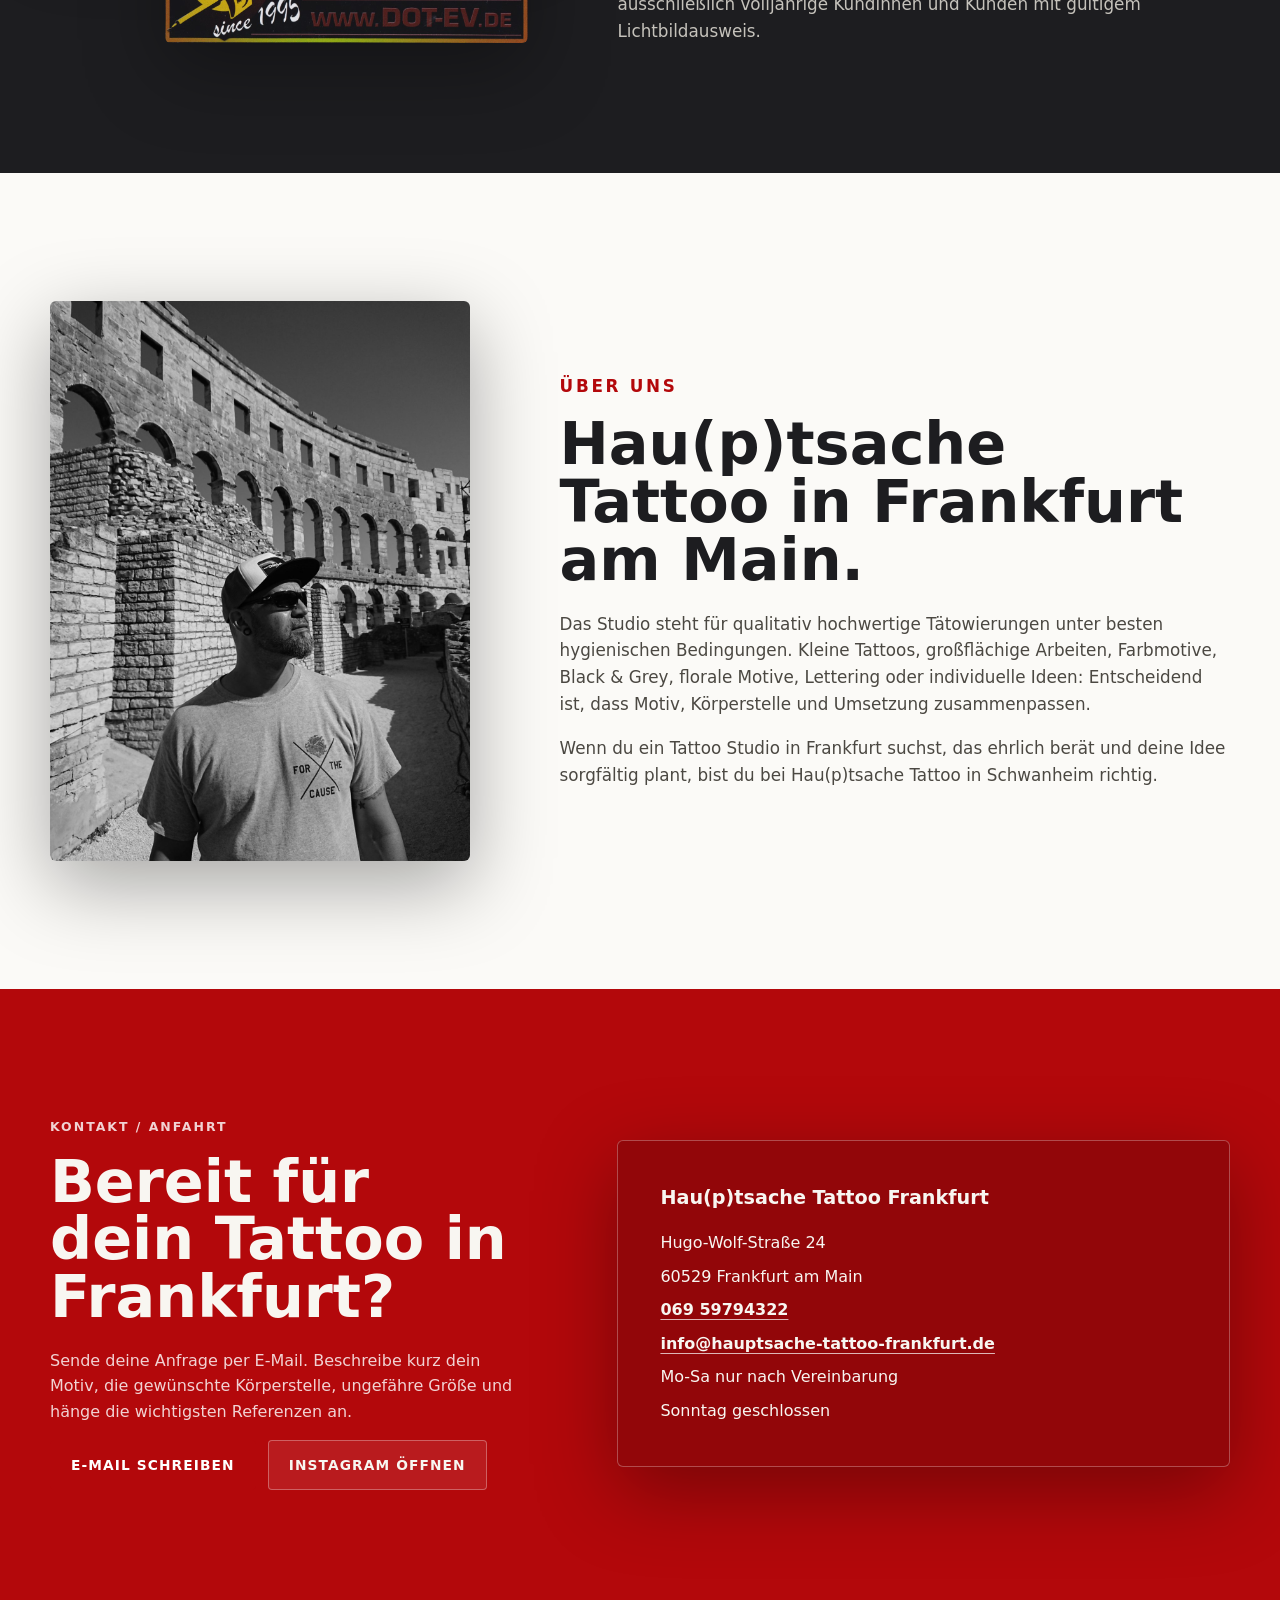
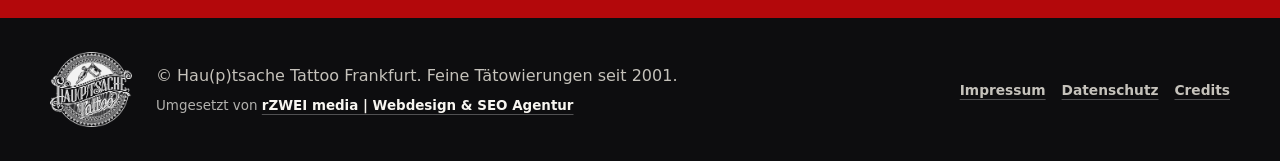
==== commit 19f6f747: "Add 404 homepage redirect" ====
--- a/index.html
+++ b/index.html
@@ -247,7 +247,7 @@
         <img src="assets/site/artist-stefan-koester.jpg" width="1200" height="1600" loading="lazy" alt="Stefan Köster von Hau(p)tsache Tattoo Frankfurt">
         <div>
           <p class="eyebrow red">Über uns</p>
-          <h2>Hau(p)tsache Tattoo UG in Frankfurt am Main.</h2>
+          <h2>Hau(p)tsache Tattoo in Frankfurt am Main.</h2>
           <p>Das Studio steht für qualitativ hochwertige Tätowierungen unter besten hygienischen Bedingungen. Kleine Tattoos, großflächige Arbeiten, Farbmotive, Black & Grey, florale Motive, Lettering oder individuelle Ideen: Entscheidend ist, dass Motiv, Körperstelle und Umsetzung zusammenpassen.</p>
           <p>Wenn du ein Tattoo Studio in Frankfurt suchst, das ehrlich berät und deine Idee sorgfältig plant, bist du bei Hau(p)tsache Tattoo in Schwanheim richtig.</p>
         </div>
--- a/styles.css
+++ b/styles.css
@@ -83,6 +83,14 @@
   align-items: center;
   width: clamp(170px, 12vw, 210px);
   flex: 0 0 auto;
+  transition: width 180ms ease;
+}
+
+@media (min-width: 761px) {
+  .site-header.is-scrolled .brand,
+  .site-header.is-open .brand {
+    width: 82px;
+  }
 }
 
 .site-nav {
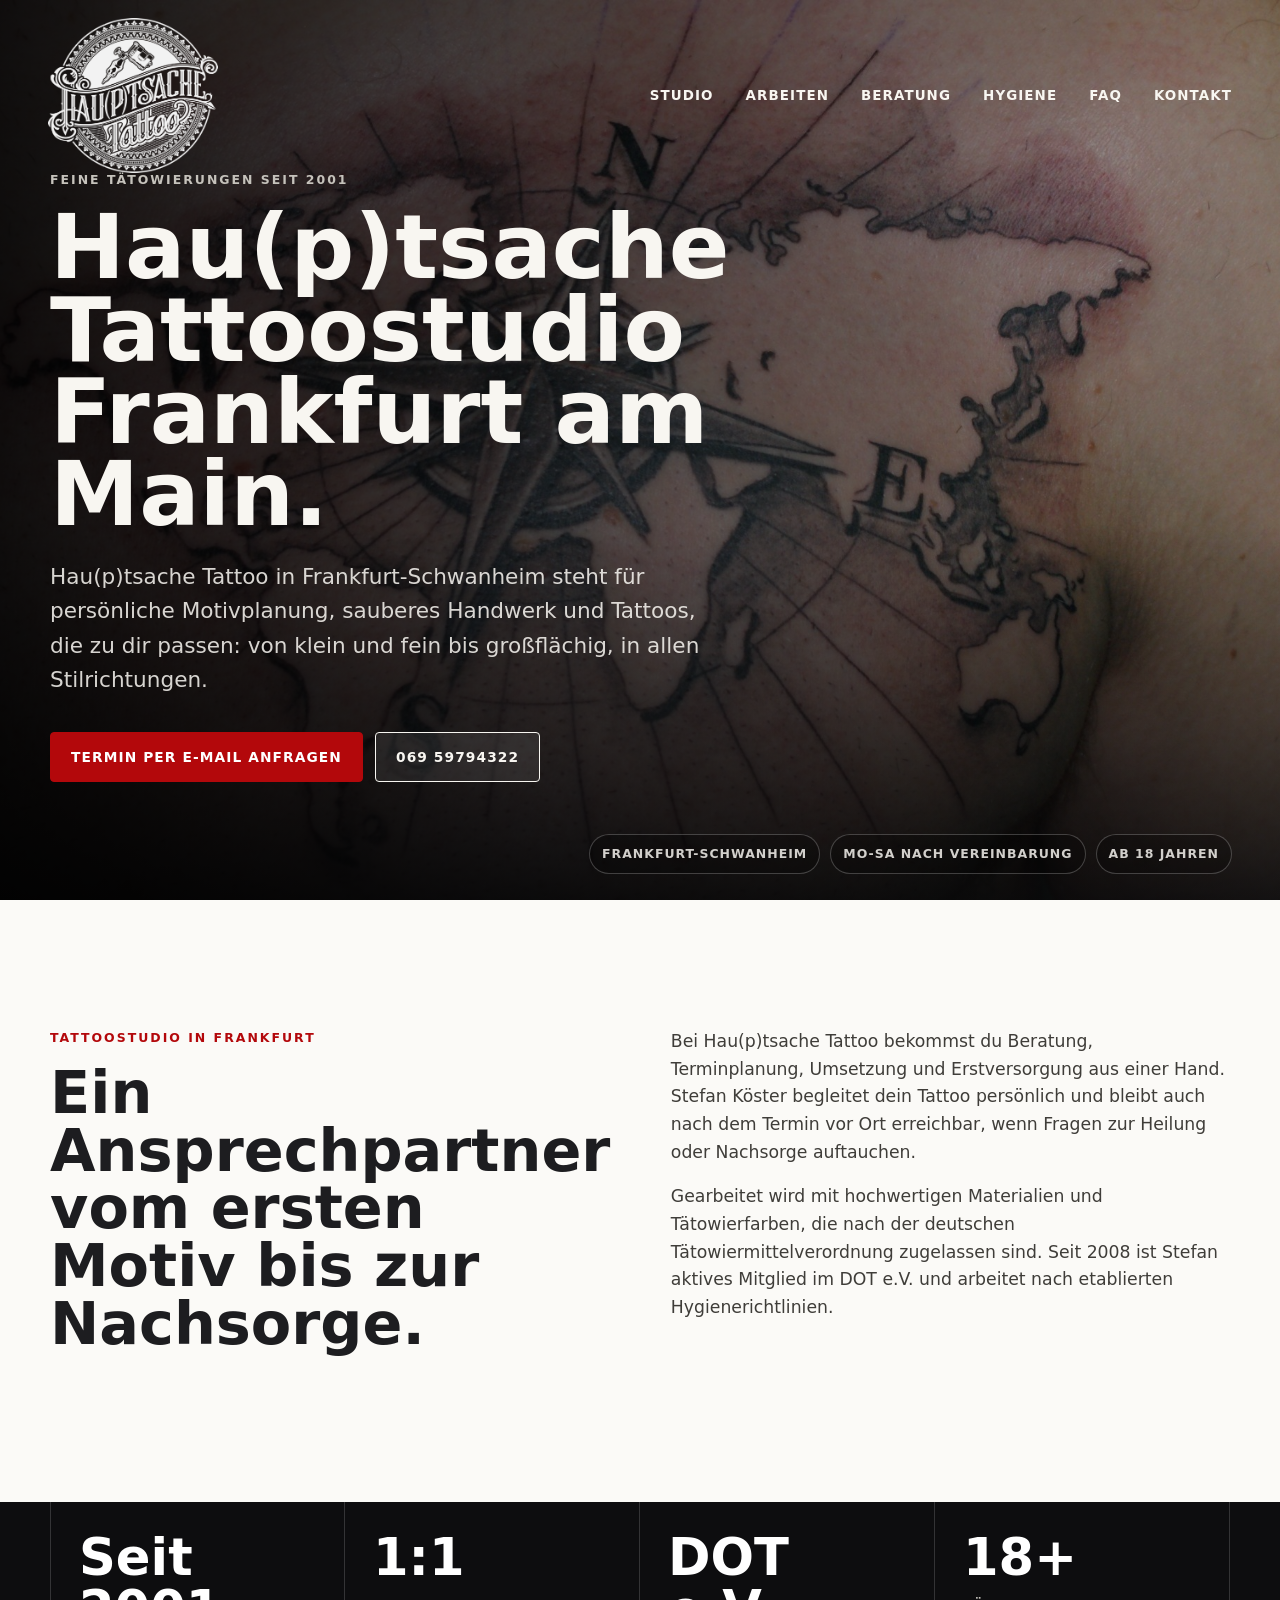
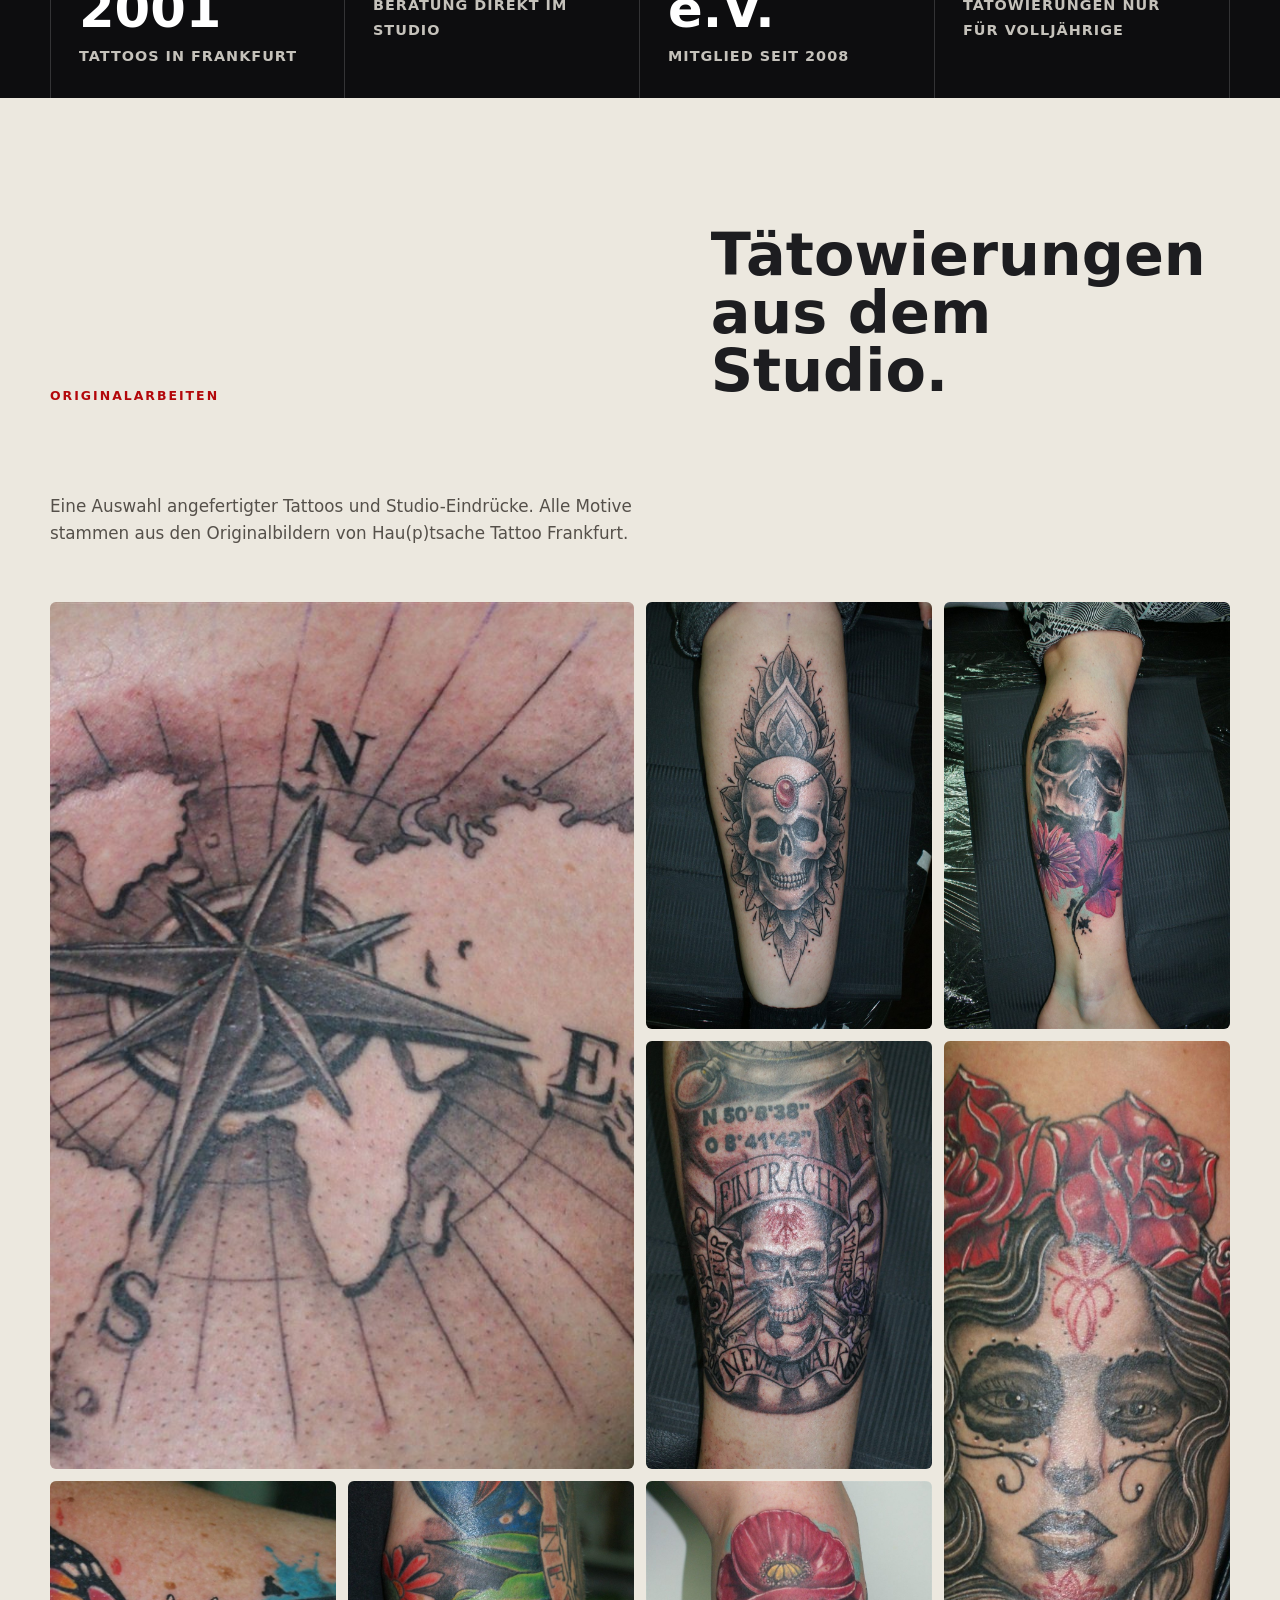
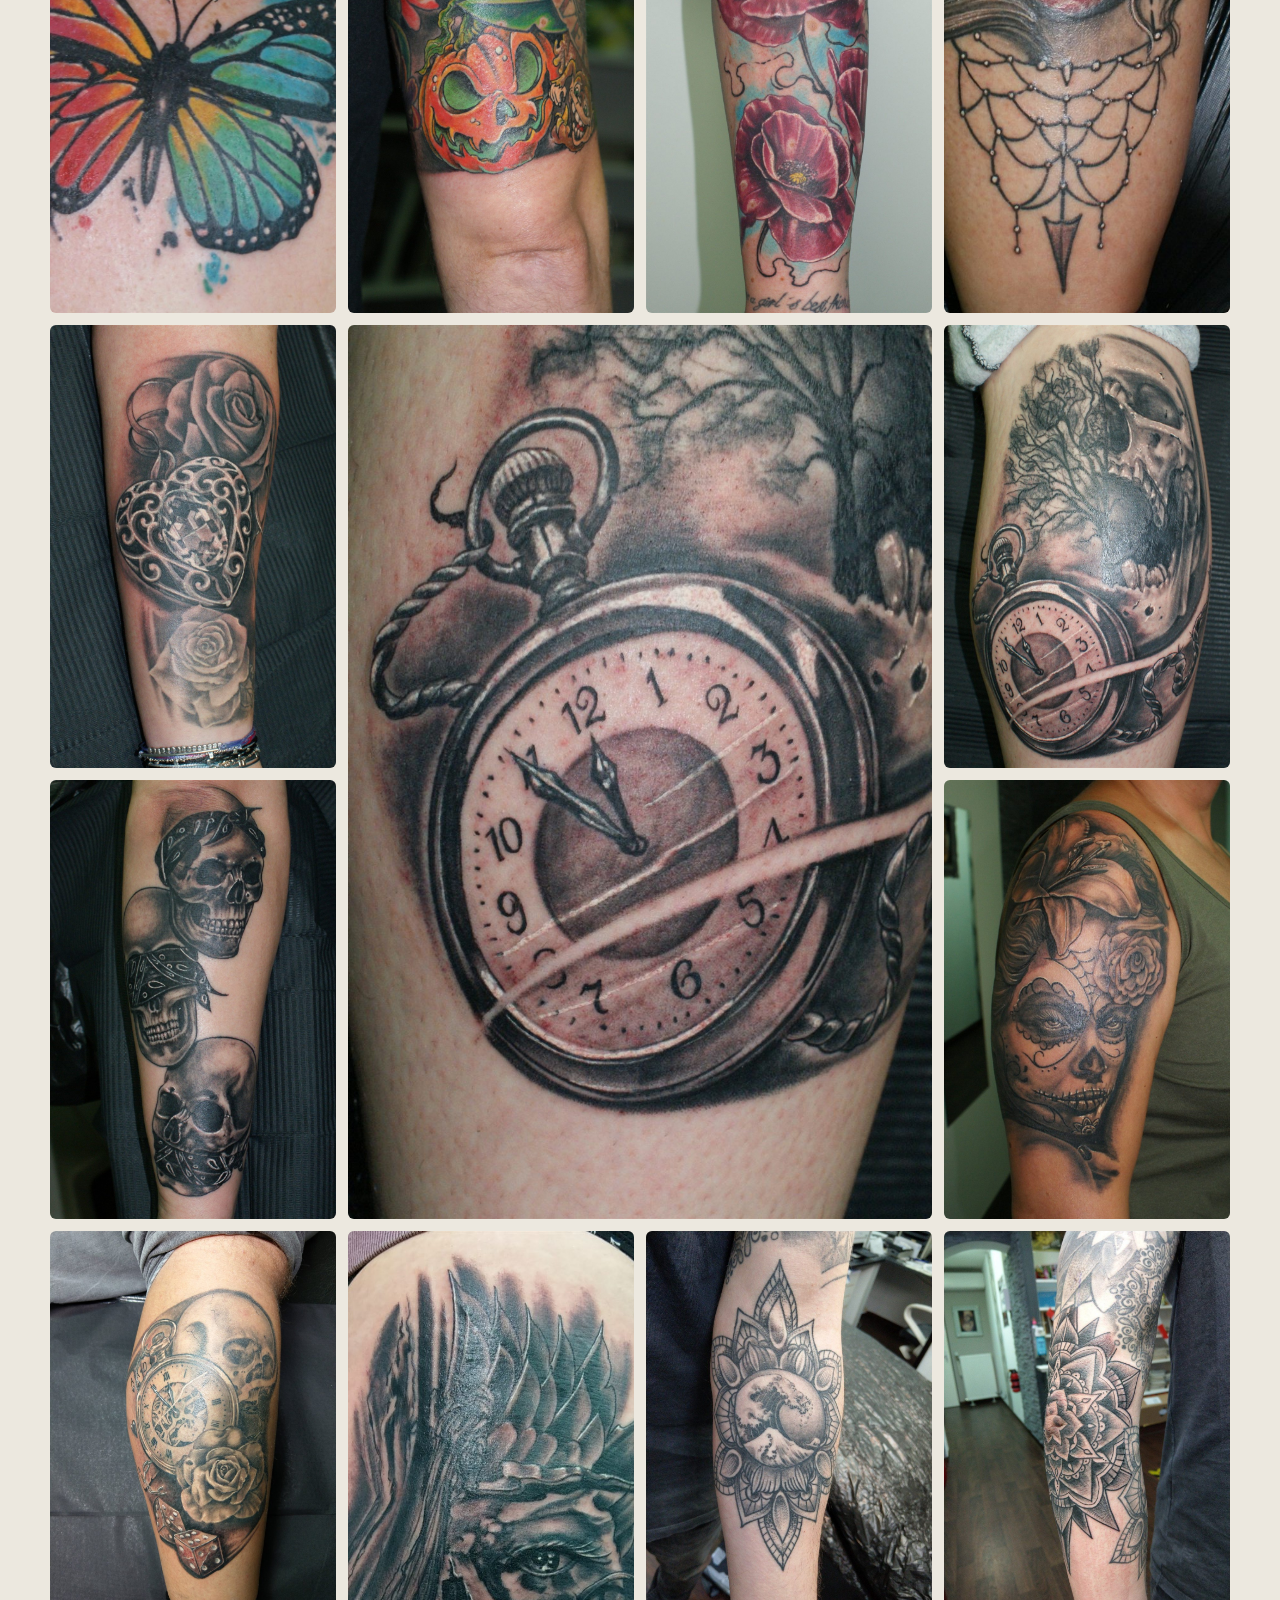
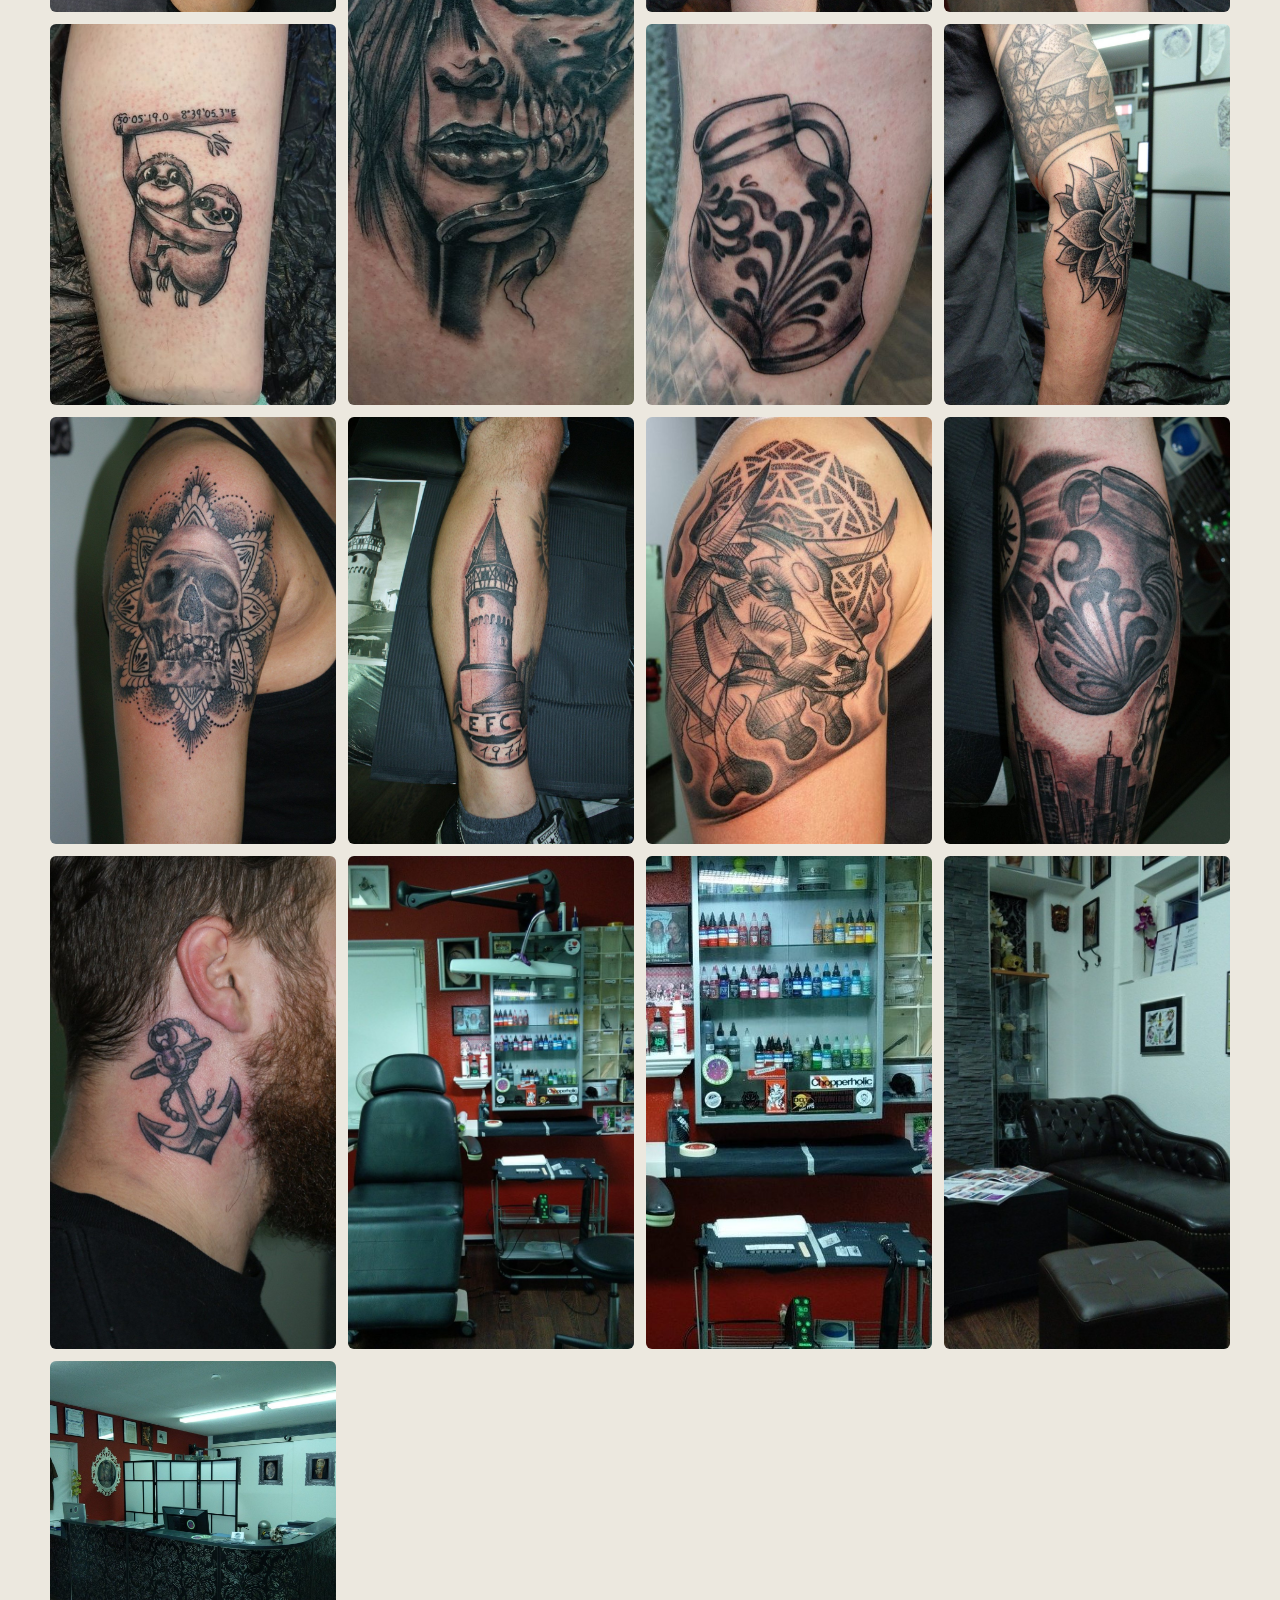
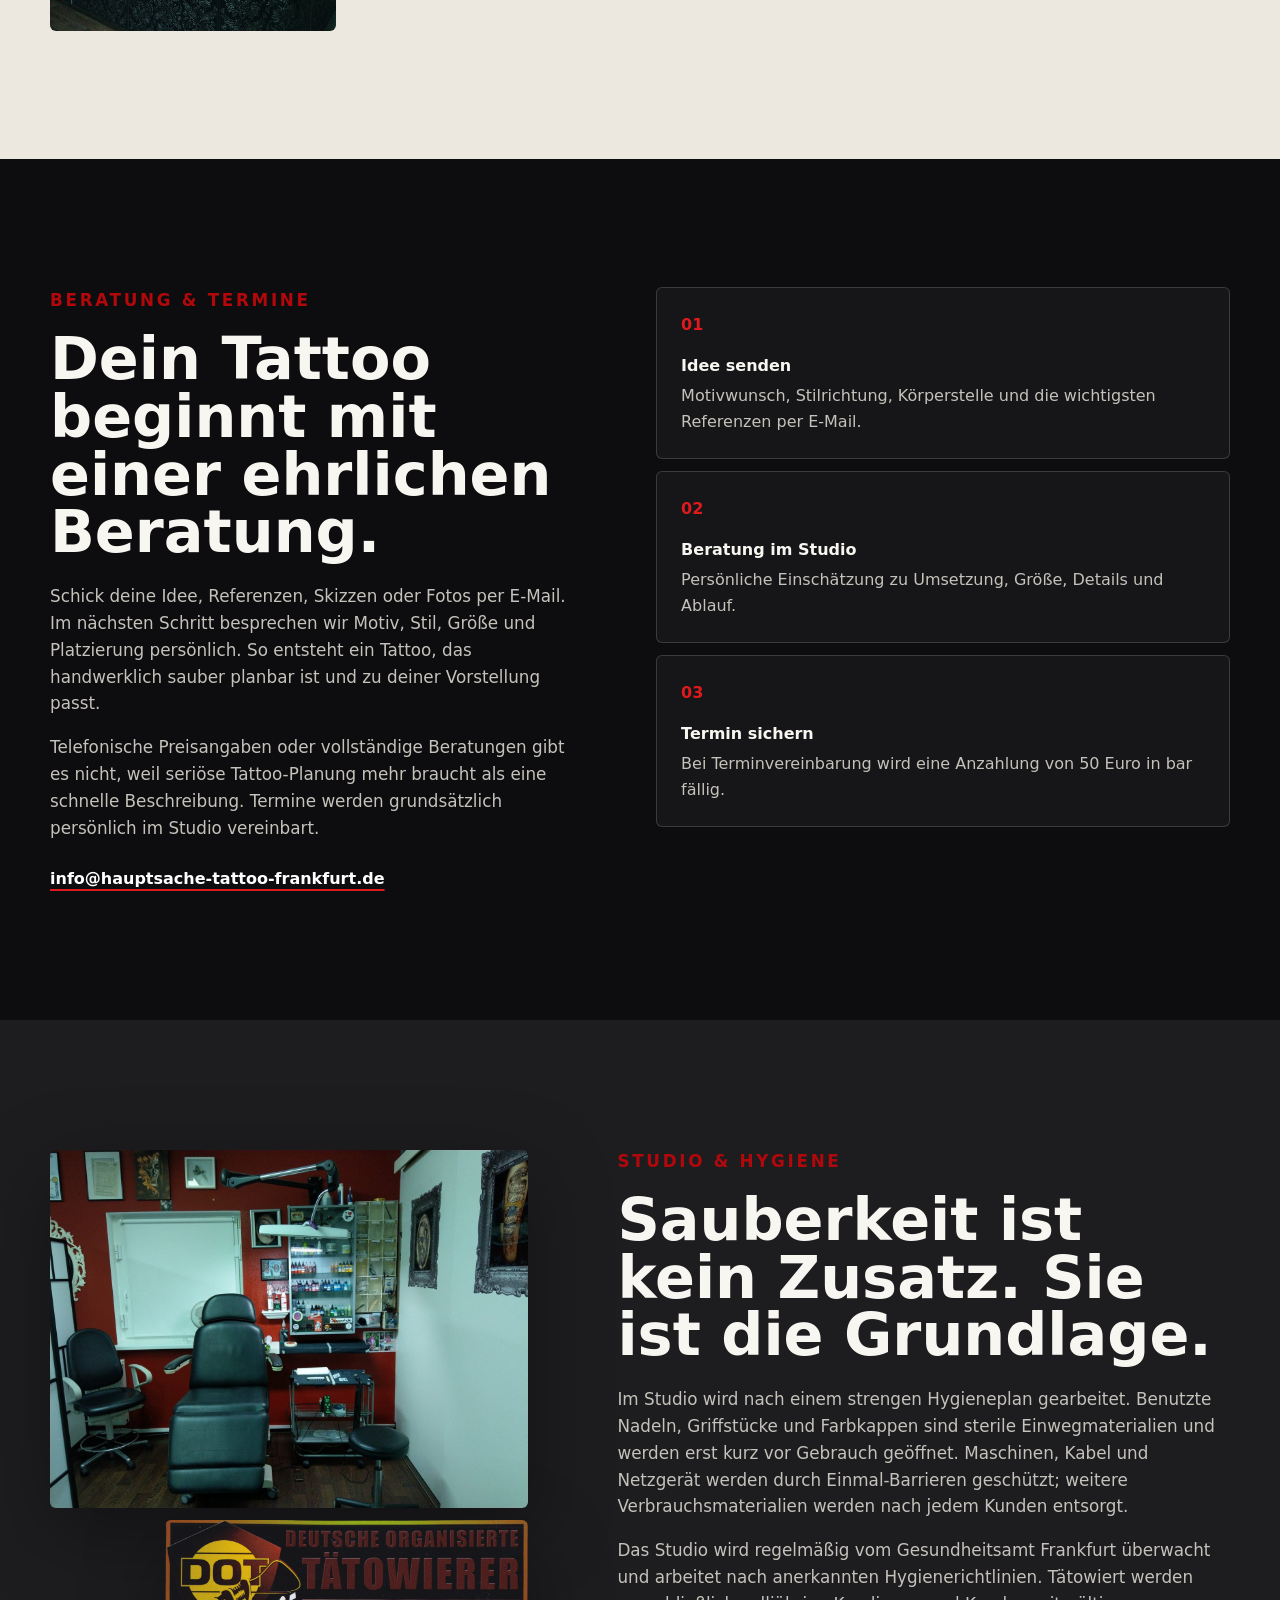
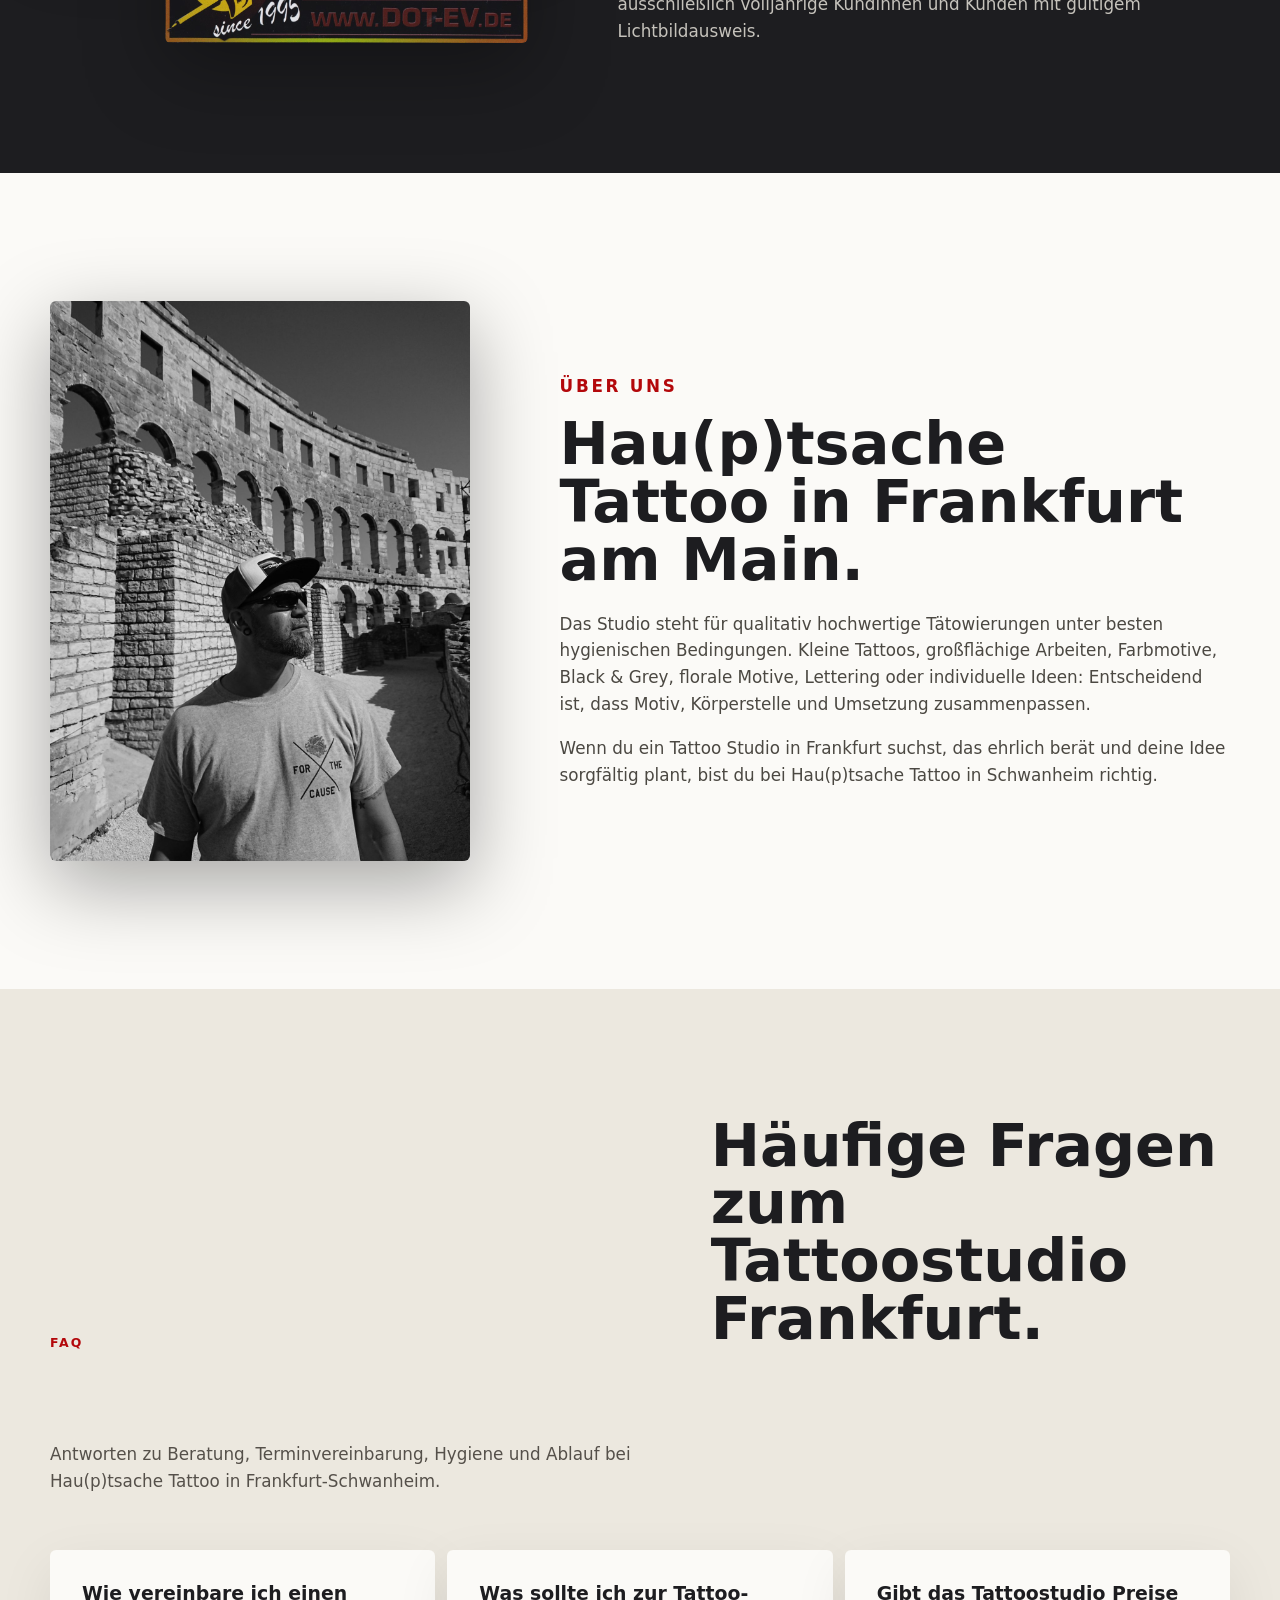
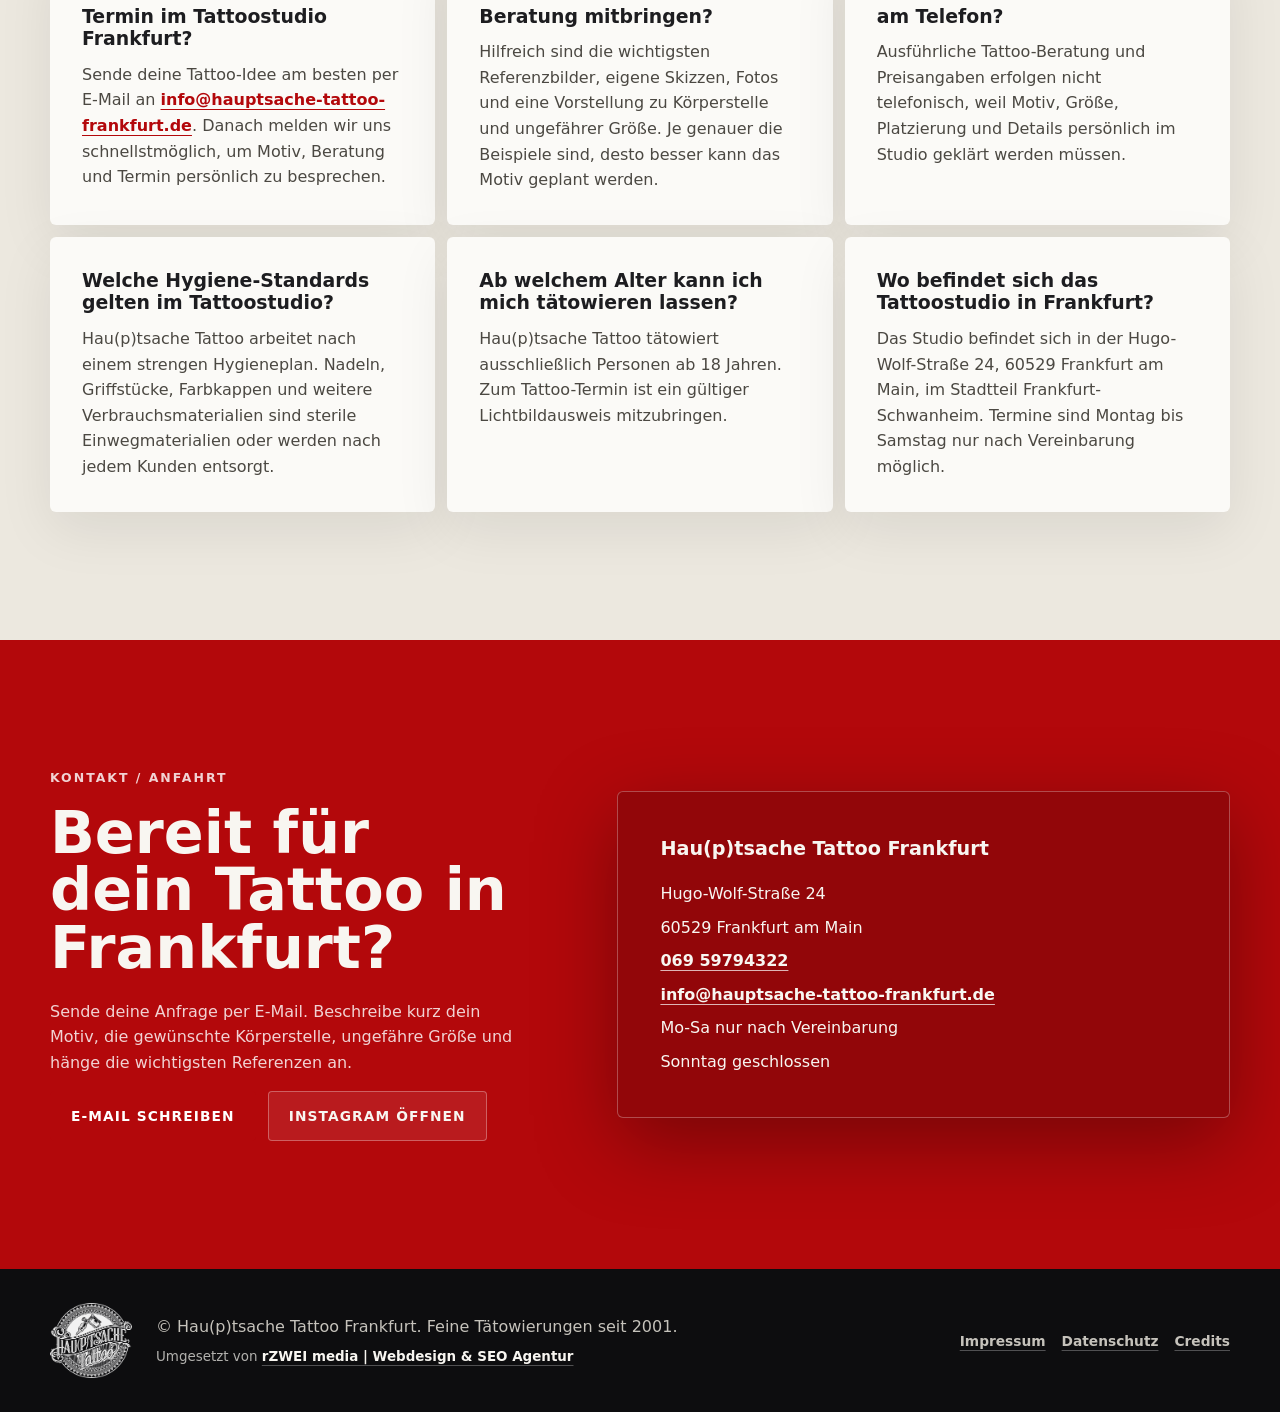
==== commit 74fcd9b3: "Optimize SEO metadata and FAQ schema" ====
--- a/index.html
+++ b/index.html
@@ -3,27 +3,33 @@
 <head>
   <meta charset="utf-8">
   <meta name="viewport" content="width=device-width, initial-scale=1">
-  <title>Tattoo Studio Frankfurt | Hau(p)tsache Tattoo Schwanheim</title>
-  <meta name="description" content="Hau(p)tsache Tattoo ist dein Tattoo Studio in Frankfurt-Schwanheim. Individuelle Tattoos, persönliche Beratung, hohe Hygiene und Termine nach Vereinbarung.">
-  <meta name="keywords" content="Tattoo Studio Frankfurt, Tattoostudio Frankfurt, Tattoo Frankfurt, Tätowierungen Frankfurt, Tattoo Schwanheim">
-  <link rel="canonical" href="https://www.hauptsache-tattoo-frankfurt.de/">
+  <title>Hau(p)tsache Tattoostudio Frankfurt</title>
+  <meta name="description" content="Hau(p)tsache Tattoostudio Frankfurt in Frankfurt-Schwanheim: individuelle Tattoos, persönliche Beratung, hohe Hygiene und Termine nach Vereinbarung.">
+  <meta name="keywords" content="Tattoostudio Frankfurt, Tattoo Studio Frankfurt, Tattoo Frankfurt, Tätowierungen Frankfurt, Tattoo Schwanheim">
+  <link rel="canonical" href="https://hauptsache-tattoo-frankfurt.de/">
+  <meta name="robots" content="index, follow">
   <meta property="og:type" content="website">
   <meta property="og:locale" content="de_DE">
-  <meta property="og:title" content="Tattoo Studio Frankfurt | Hau(p)tsache Tattoo">
-  <meta property="og:description" content="Individuelle Tätowierungen seit 2001 in Frankfurt-Schwanheim. Beratung, Motivplanung und Tattoo aus einer Hand.">
-  <meta property="og:image" content="https://www.hauptsache-tattoo-frankfurt.de/assets/site/hero-tattoo-frankfurt.jpg">
-  <meta property="og:url" content="https://www.hauptsache-tattoo-frankfurt.de/">
+  <meta property="og:site_name" content="Hau(p)tsache Tattoostudio Frankfurt">
+  <meta property="og:title" content="Hau(p)tsache Tattoostudio Frankfurt">
+  <meta property="og:description" content="Tattoostudio Frankfurt für individuelle Tätowierungen seit 2001: Beratung, Motivplanung, Hygiene und Tattoo aus einer Hand.">
+  <meta property="og:image" content="https://hauptsache-tattoo-frankfurt.de/assets/site/hero-tattoo-frankfurt.jpg">
+  <meta property="og:url" content="https://hauptsache-tattoo-frankfurt.de/">
+  <meta name="twitter:card" content="summary_large_image">
   <meta name="theme-color" content="#0d0d0f">
   <link rel="icon" href="assets/brand/logo-black.png" type="image/png">
   <link rel="preload" as="image" href="assets/site/hero-tattoo-frankfurt.jpg">
-  <link rel="stylesheet" href="styles.css?v=20260610-2">
+  <link rel="stylesheet" href="styles.css?v=20260611-1">
   <script type="application/ld+json">
   {
     "@context": "https://schema.org",
     "@type": ["LocalBusiness", "TattooParlor"],
-    "name": "Hau(p)tsache Tattoo Frankfurt",
-    "image": "https://www.hauptsache-tattoo-frankfurt.de/assets/brand/logo-black.png",
-    "url": "https://www.hauptsache-tattoo-frankfurt.de/",
+    "@id": "https://hauptsache-tattoo-frankfurt.de/#tattoostudio",
+    "name": "Hau(p)tsache Tattoostudio Frankfurt",
+    "alternateName": "Hau(p)tsache Tattoo Frankfurt",
+    "image": "https://hauptsache-tattoo-frankfurt.de/assets/site/hero-tattoo-frankfurt.jpg",
+    "logo": "https://hauptsache-tattoo-frankfurt.de/assets/brand/logo-black.png",
+    "url": "https://hauptsache-tattoo-frankfurt.de/",
     "telephone": "+49 69 59794322",
     "email": "info@hauptsache-tattoo-frankfurt.de",
     "foundingDate": "2001",
@@ -34,10 +40,60 @@
       "addressLocality": "Frankfurt am Main",
       "addressCountry": "DE"
     },
-    "areaServed": "Frankfurt am Main",
+    "areaServed": {
+      "@type": "City",
+      "name": "Frankfurt am Main"
+    },
     "priceRange": "$$",
     "sameAs": ["https://instagram.com/hauptsache_tattoo"],
-    "description": "Tattoostudio in Frankfurt-Schwanheim für individuelle Tätowierungen, persönliche Beratung und Arbeiten unter hohen Hygienestandards. Termine nach Vereinbarung."
+    "knowsAbout": [
+      "Tattoostudio Frankfurt",
+      "Tattoo Beratung",
+      "individuelle Tätowierungen",
+      "Tattoo Hygiene",
+      "Tattoo Nachsorge"
+    ],
+    "hasOfferCatalog": {
+      "@type": "OfferCatalog",
+      "name": "Tattoo Leistungen",
+      "itemListElement": [
+        {
+          "@type": "Offer",
+          "itemOffered": {
+            "@type": "Service",
+            "name": "Individuelle Tätowierungen"
+          }
+        },
+        {
+          "@type": "Offer",
+          "itemOffered": {
+            "@type": "Service",
+            "name": "Persönliche Tattoo-Beratung"
+          }
+        },
+        {
+          "@type": "Offer",
+          "itemOffered": {
+            "@type": "Service",
+            "name": "Tattoo Nachsorge und Erstversorgung"
+          }
+        }
+      ]
+    },
+    "description": "Hau(p)tsache Tattoostudio Frankfurt in Frankfurt-Schwanheim für individuelle Tätowierungen, persönliche Beratung und Arbeiten unter hohen Hygienestandards. Termine nach Vereinbarung."
+  }
+  </script>
+  <script type="application/ld+json">
+  {
+    "@context": "https://schema.org",
+    "@type": "WebSite",
+    "@id": "https://hauptsache-tattoo-frankfurt.de/#website",
+    "name": "Hau(p)tsache Tattoostudio Frankfurt",
+    "url": "https://hauptsache-tattoo-frankfurt.de/",
+    "inLanguage": "de-DE",
+    "publisher": {
+      "@id": "https://hauptsache-tattoo-frankfurt.de/#tattoostudio"
+    }
   }
   </script>
   <script type="application/ld+json">
@@ -47,7 +103,7 @@
     "mainEntity": [
       {
         "@type": "Question",
-        "name": "Wie vereinbare ich einen Tattoo-Termin in Frankfurt bei Hau(p)tsache Tattoo?",
+        "name": "Wie vereinbare ich einen Termin im Tattoostudio Frankfurt bei Hau(p)tsache Tattoo?",
         "acceptedAnswer": {
           "@type": "Answer",
           "text": "Sende deine Tattoo-Idee am besten per E-Mail an info@hauptsache-tattoo-frankfurt.de. Danach meldet sich das Studio schnellstmöglich, um Motiv, Beratung und Termin persönlich zu besprechen."
@@ -55,10 +111,26 @@
       },
       {
         "@type": "Question",
-        "name": "Berät das Tattoo Studio auch telefonisch?",
+        "name": "Was sollte ich zur Tattoo-Beratung mitbringen?",
+        "acceptedAnswer": {
+          "@type": "Answer",
+          "text": "Hilfreich sind die wichtigsten Referenzbilder, eigene Skizzen, Fotos und eine Vorstellung zu Körperstelle und ungefährer Größe. Je genauer die Beispiele sind, desto besser kann das Motiv geplant werden."
+        }
+      },
+      {
+        "@type": "Question",
+        "name": "Gibt das Tattoostudio Preise am Telefon?",
         "acceptedAnswer": {
           "@type": "Answer",
           "text": "Ausführliche Tattoo-Beratung und Preisangaben erfolgen nicht telefonisch, weil Motiv, Größe, Platzierung und Details persönlich im Studio geklärt werden müssen."
+        }
+      },
+      {
+        "@type": "Question",
+        "name": "Welche Hygiene-Standards gelten im Tattoostudio?",
+        "acceptedAnswer": {
+          "@type": "Answer",
+          "text": "Hau(p)tsache Tattoo arbeitet nach einem strengen Hygieneplan. Nadeln, Griffstücke, Farbkappen und weitere Verbrauchsmaterialien sind sterile Einwegmaterialien oder werden nach jedem Kunden entsorgt."
         }
       },
       {
@@ -101,6 +173,7 @@
       <a href="#arbeiten">Arbeiten</a>
       <a href="#beratung">Beratung</a>
       <a href="#hygiene">Hygiene</a>
+      <a href="#faq">FAQ</a>
       <a href="#kontakt">Kontakt</a>
     </nav>
   </header>
@@ -111,7 +184,7 @@
       <div class="hero-overlay"></div>
       <div class="hero-content section-inner">
         <p class="eyebrow">Feine Tätowierungen seit 2001</p>
-        <h1>Hau(p)tsache Tattoostudio<br>Frankfurt am Main.</h1>
+        <h1>Hau(p)tsache Tattoostudio <br>Frankfurt am Main.</h1>
         <p class="hero-copy">Hau(p)tsache Tattoo in Frankfurt-Schwanheim steht für persönliche Motivplanung, sauberes Handwerk und Tattoos, die zu dir passen: von klein und fein bis großflächig, in allen Stilrichtungen.</p>
         <div class="hero-actions" aria-label="Kontaktmöglichkeiten">
           <a class="button primary" href="mailto:info@hauptsache-tattoo-frankfurt.de?subject=Tattoo%20Beratung%20Frankfurt">Termin per E-Mail anfragen</a>
@@ -254,6 +327,40 @@
       </div>
     </section>
 
+    <section class="faq section-block" id="faq">
+      <div class="section-inner section-heading">
+        <p class="eyebrow red">FAQ</p>
+        <h2>Häufige Fragen zum Tattoostudio Frankfurt.</h2>
+        <p>Antworten zu Beratung, Terminvereinbarung, Hygiene und Ablauf bei Hau(p)tsache Tattoo in Frankfurt-Schwanheim.</p>
+      </div>
+      <div class="section-inner faq-grid">
+        <article>
+          <h3>Wie vereinbare ich einen Termin im Tattoostudio Frankfurt?</h3>
+          <p>Sende deine Tattoo-Idee am besten per E-Mail an <a href="mailto:info@hauptsache-tattoo-frankfurt.de">info@hauptsache-tattoo-frankfurt.de</a>. Danach melden wir uns schnellstmöglich, um Motiv, Beratung und Termin persönlich zu besprechen.</p>
+        </article>
+        <article>
+          <h3>Was sollte ich zur Tattoo-Beratung mitbringen?</h3>
+          <p>Hilfreich sind die wichtigsten Referenzbilder, eigene Skizzen, Fotos und eine Vorstellung zu Körperstelle und ungefährer Größe. Je genauer die Beispiele sind, desto besser kann das Motiv geplant werden.</p>
+        </article>
+        <article>
+          <h3>Gibt das Tattoostudio Preise am Telefon?</h3>
+          <p>Ausführliche Tattoo-Beratung und Preisangaben erfolgen nicht telefonisch, weil Motiv, Größe, Platzierung und Details persönlich im Studio geklärt werden müssen.</p>
+        </article>
+        <article>
+          <h3>Welche Hygiene-Standards gelten im Tattoostudio?</h3>
+          <p>Hau(p)tsache Tattoo arbeitet nach einem strengen Hygieneplan. Nadeln, Griffstücke, Farbkappen und weitere Verbrauchsmaterialien sind sterile Einwegmaterialien oder werden nach jedem Kunden entsorgt.</p>
+        </article>
+        <article>
+          <h3>Ab welchem Alter kann ich mich tätowieren lassen?</h3>
+          <p>Hau(p)tsache Tattoo tätowiert ausschließlich Personen ab 18 Jahren. Zum Tattoo-Termin ist ein gültiger Lichtbildausweis mitzubringen.</p>
+        </article>
+        <article>
+          <h3>Wo befindet sich das Tattoostudio in Frankfurt?</h3>
+          <p>Das Studio befindet sich in der Hugo-Wolf-Straße 24, 60529 Frankfurt am Main, im Stadtteil Frankfurt-Schwanheim. Termine sind Montag bis Samstag nur nach Vereinbarung möglich.</p>
+        </article>
+      </div>
+    </section>
+
     <section class="contact section-block" id="kontakt">
       <div class="section-inner contact-layout">
         <div>
--- a/styles.css
+++ b/styles.css
@@ -544,6 +544,39 @@
 
 .artist-layout p {
   color: #4b4842;
+}
+
+.faq {
+  background: var(--paper-muted);
+}
+
+.faq-grid {
+  display: grid;
+  grid-template-columns: repeat(3, minmax(0, 1fr));
+  gap: 12px;
+}
+
+.faq-grid article {
+  border-radius: 6px;
+  background: var(--paper);
+  padding: clamp(22px, 3vw, 32px);
+  box-shadow: 0 18px 55px rgba(0, 0, 0, 0.08);
+}
+
+.faq-grid h3 {
+  margin-bottom: 12px;
+  font-size: 1.18rem;
+}
+
+.faq-grid p {
+  margin-bottom: 0;
+  color: #4b4842;
+}
+
+.faq-grid a {
+  color: var(--red);
+  font-weight: 900;
+  text-underline-offset: 4px;
 }
 
 .contact {
@@ -763,6 +796,10 @@
     grid-template-columns: repeat(2, minmax(0, 1fr));
   }
 
+  .faq-grid {
+    grid-template-columns: repeat(2, minmax(0, 1fr));
+  }
+
   .footer-grid {
     grid-template-columns: 72px 1fr;
   }
@@ -878,6 +915,10 @@
     grid-template-columns: 1fr;
   }
 
+  .faq-grid {
+    grid-template-columns: 1fr;
+  }
+
   .gallery-item,
   .gallery-item.large,
   .gallery-item.tall {
